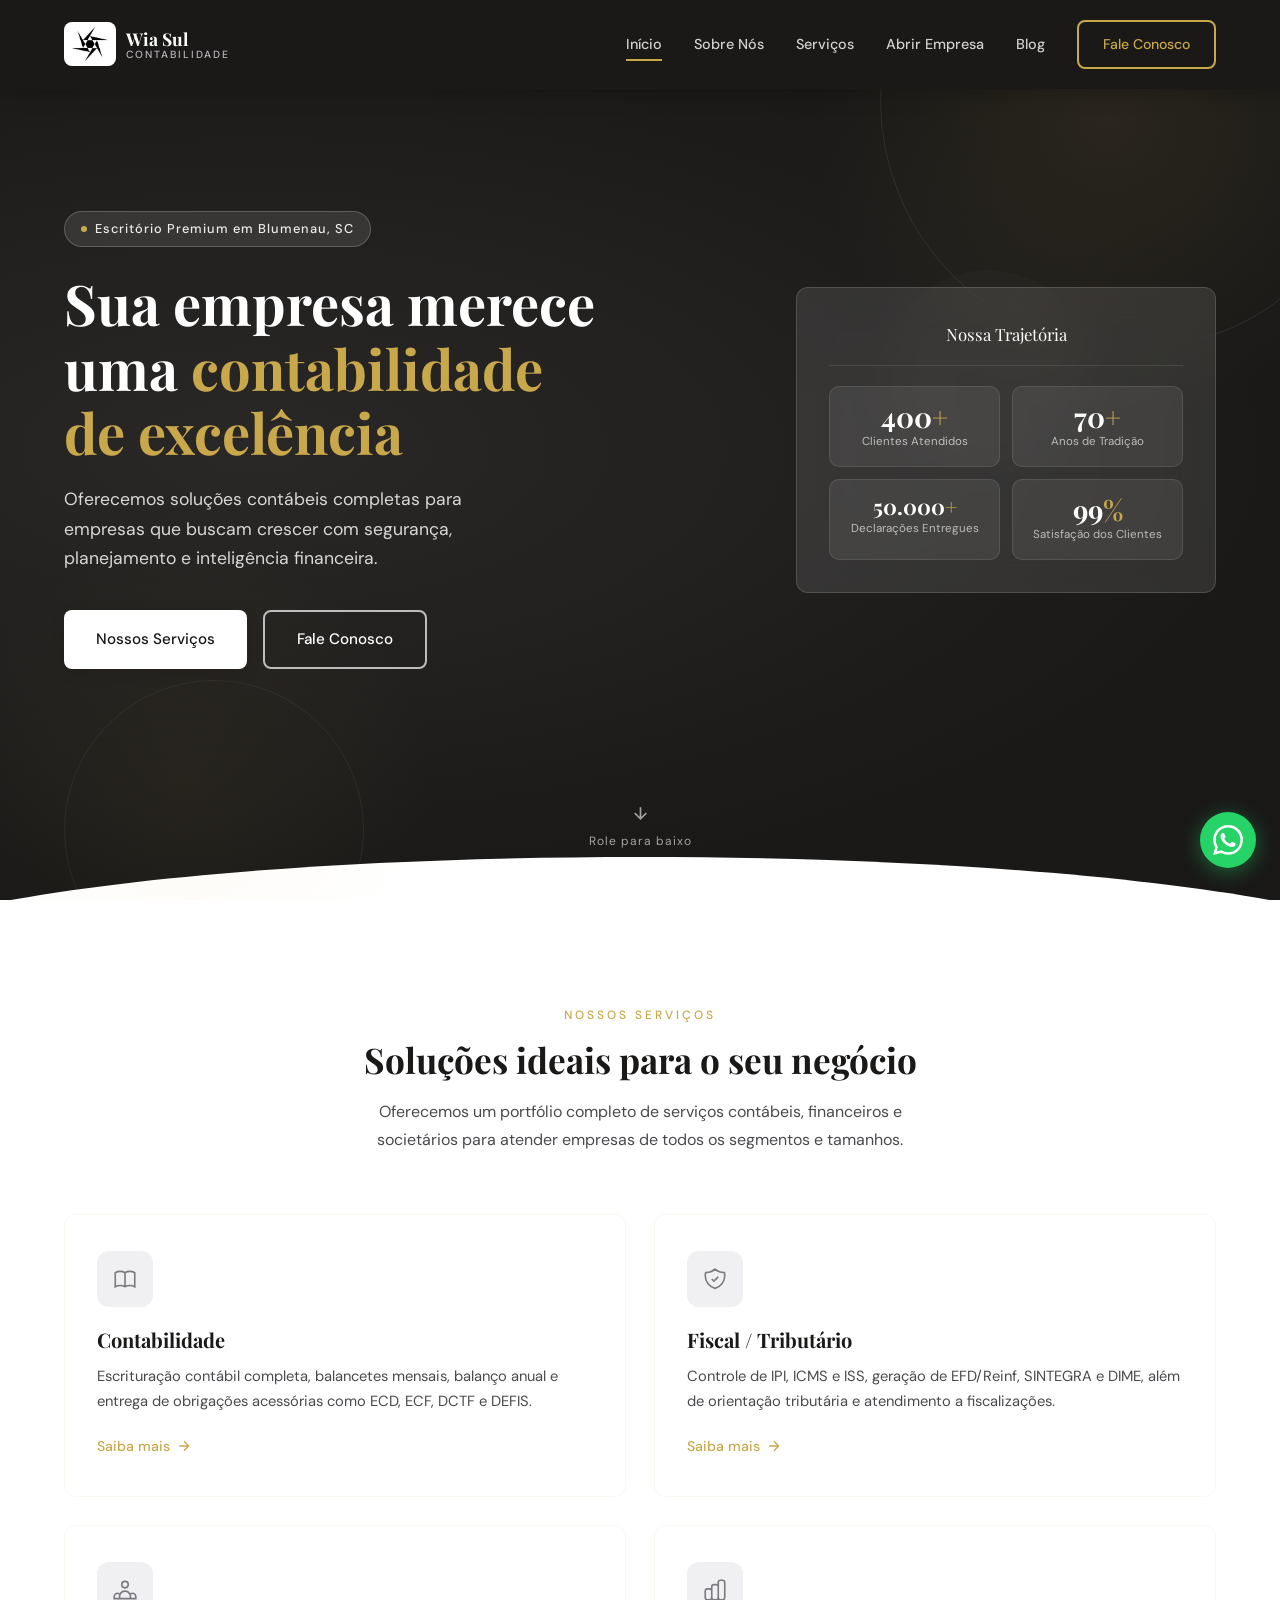
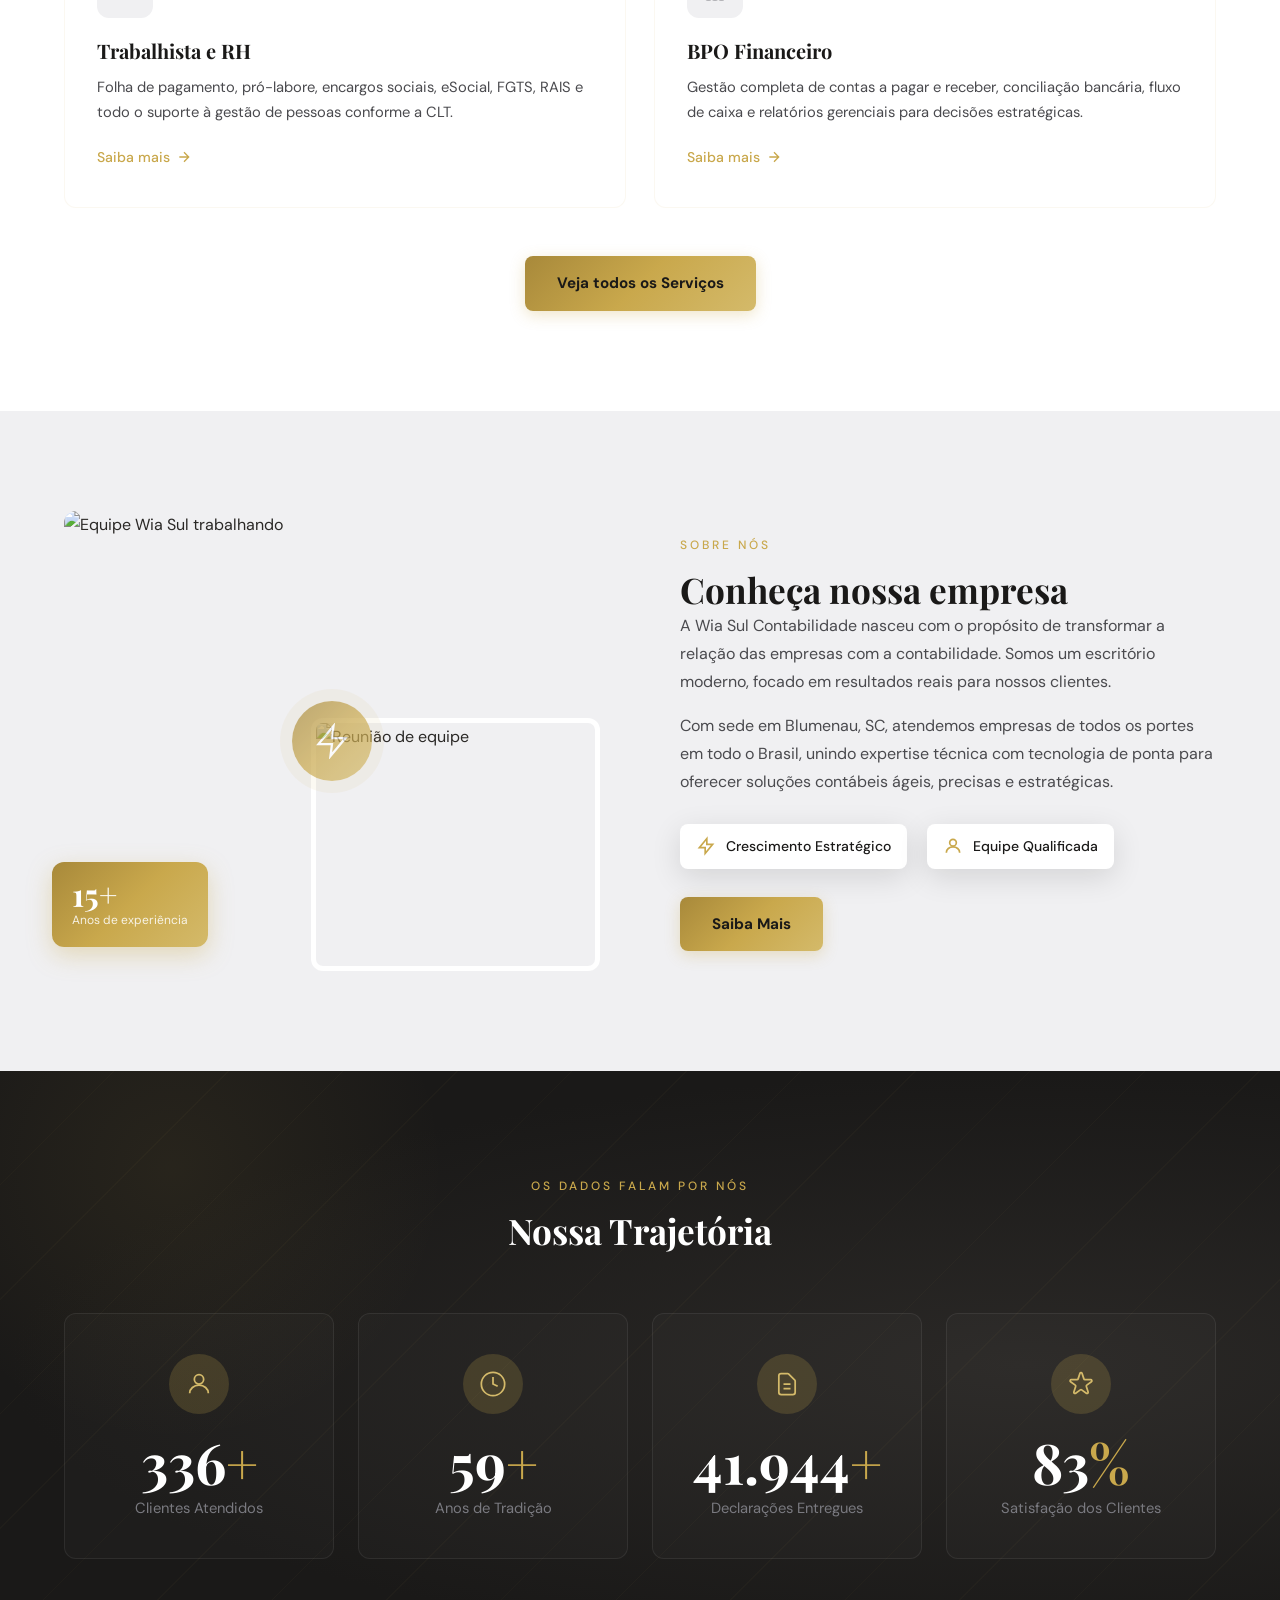
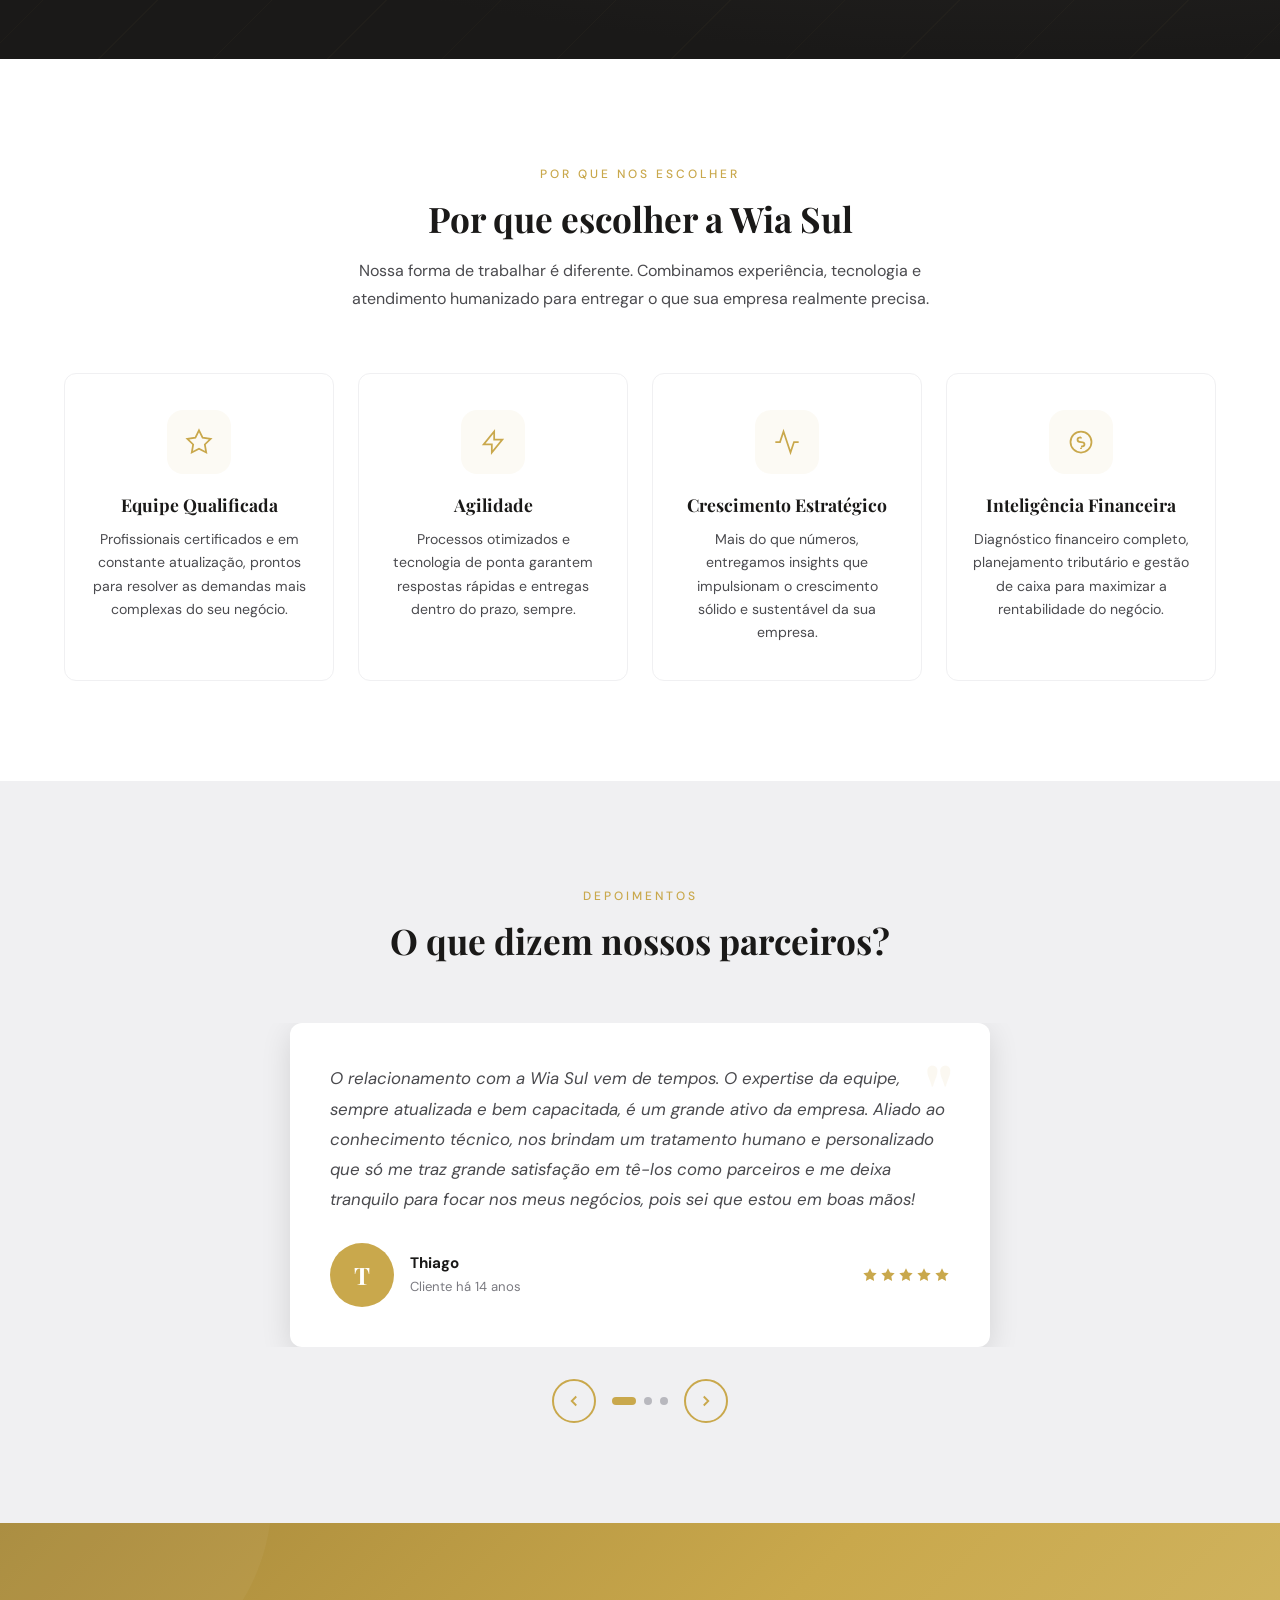
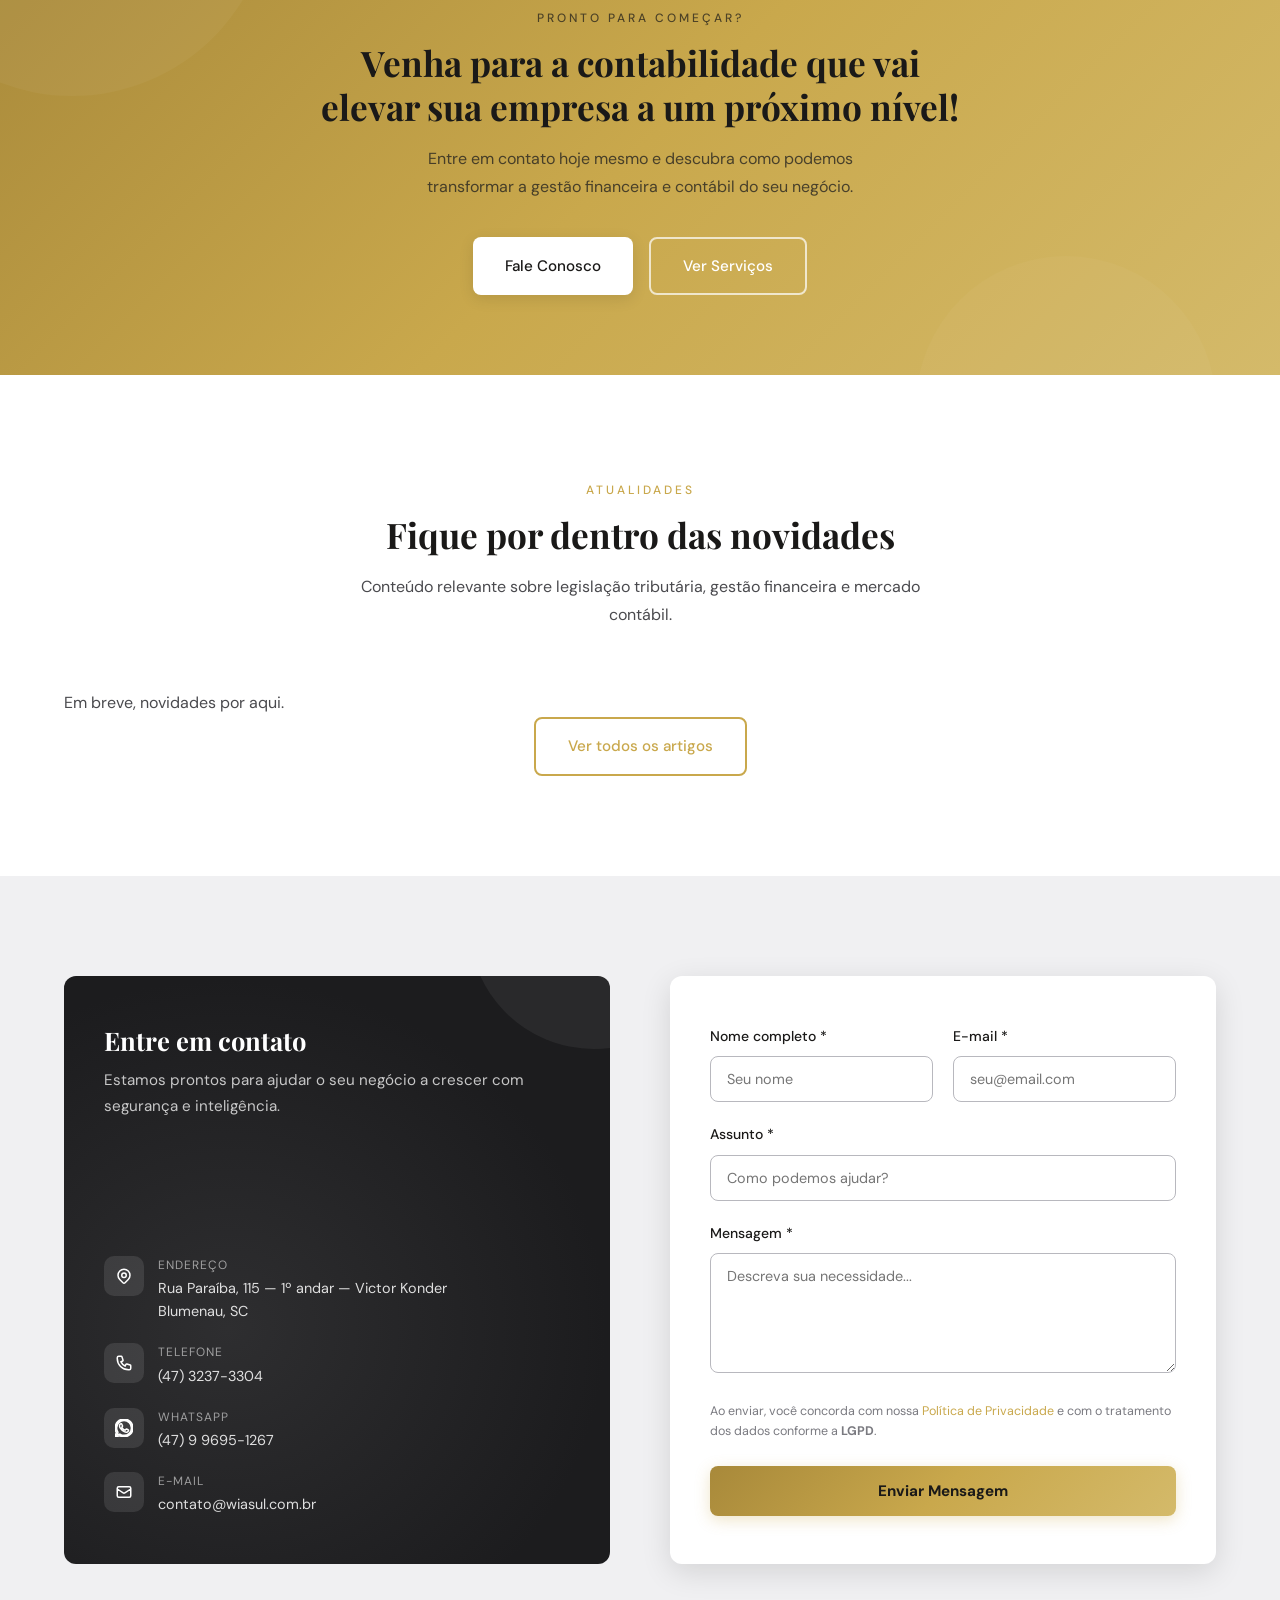
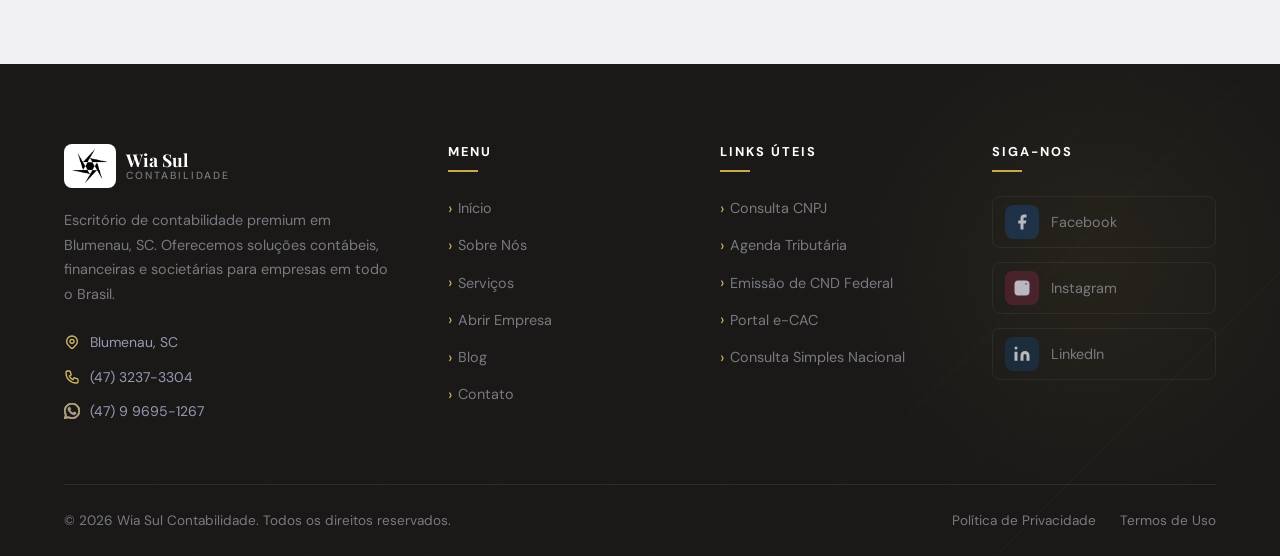
==== index.html @ 3e29574a "primeiro deploy: site completo" ====
<!DOCTYPE html>
<html lang="pt-BR">
<head>
  <meta charset="UTF-8" />
  <meta name="viewport" content="width=device-width, initial-scale=1.0" />
  <title>Wia Sul Contabilidade — Soluções Contábeis Premium em Blumenau, SC</title>
  <meta name="description" content="Escritório de contabilidade em Blumenau, SC. Serviços de contabilidade, BPO financeiro, abertura de empresa e consultoria tributária para empresas de todos os portes." />

  <!-- Open Graph -->
  <meta property="og:title" content="Wia Sul Contabilidade — Blumenau, SC" />
  <meta property="og:description" content="Soluções contábeis completas para o crescimento do seu negócio." />
  <meta property="og:type" content="website" />

  <!-- Preconnect Google Fonts -->
  <link rel="preconnect" href="https://fonts.googleapis.com" />
  <link rel="preconnect" href="https://fonts.gstatic.com" crossorigin />
  <link href="https://fonts.googleapis.com/css2?family=Playfair+Display:wght@400;700&family=DM+Sans:wght@400;500;700&display=swap" rel="stylesheet" />

  <!-- CSS -->
  <link rel="stylesheet" href="css/global.css" />
  <link rel="stylesheet" href="css/header.css" />
  <link rel="stylesheet" href="css/footer.css" />
  <link rel="stylesheet" href="css/pages/home.css" />
</head>
<body>

  <!-- ===== HEADER ===== -->
  <header class="header transparent" id="header">
    <div class="nav-container">
      <a href="index.html" class="nav-logo">
        <div class="nav-logo-img"><img src="assets/images/LOGO.webp" alt="Wia Sul Contabilidade" /></div>
        <div class="nav-logo-text">
          <span class="logo-name">Wia Sul</span>
          <span class="logo-tagline">Contabilidade</span>
        </div>
      </a>

      <nav class="nav-links">
        <a href="index.html" class="nav-link active">Início</a>
        <a href="sobre-nos.html" class="nav-link">Sobre Nós</a>
        <a href="servicos.html" class="nav-link">Serviços</a>
        <a href="abrir-empresa.html" class="nav-link">Abrir Empresa</a>
        <a href="blog.html" class="nav-link">Blog</a>
        <a href="contato.html" class="btn btn-outline nav-cta">Fale Conosco</a>
      </nav>

      <button class="hamburger" id="hamburger" aria-label="Abrir menu">
        <span></span>
        <span></span>
        <span></span>
      </button>
    </div>
  </header>

  <!-- Mobile Menu -->
  <nav class="mobile-menu" id="mobileMenu">
    <div class="mobile-menu-links">
      <a href="index.html" class="mobile-menu-link active">Início</a>
      <a href="sobre-nos.html" class="mobile-menu-link">Sobre Nós</a>
      <a href="servicos.html" class="mobile-menu-link">Serviços</a>
      <a href="abrir-empresa.html" class="mobile-menu-link">Abrir Empresa</a>
      <a href="blog.html" class="mobile-menu-link">Blog</a>
    </div>
    <a href="contato.html" class="btn btn-primary mobile-menu-cta">Fale Conosco</a>
  </nav>
  <div class="menu-backdrop" id="menuBackdrop"></div>

  <!-- ===== HERO ===== -->
  <section class="hero">
    <div class="hero-decor">
      <div class="hero-circle-1"></div>
      <div class="hero-circle-2"></div>
      <div class="hero-circle-3"></div>
    </div>

    <div class="hero-container">
      <div class="hero-content">
        <div class="hero-badge">
          <span></span>
          Escritório Premium em Blumenau, SC
        </div>
        <h1>Sua empresa merece uma <em>contabilidade de excelência</em></h1>
        <p>Oferecemos soluções contábeis completas para empresas que buscam crescer com segurança, planejamento e inteligência financeira.</p>
        <div class="hero-actions">
          <a href="servicos.html" class="btn btn-white">Nossos Serviços</a>
          <a href="contato.html" class="btn btn-outline-white">Fale Conosco</a>
        </div>
      </div>

      <div class="hero-visual">
        <div class="hero-card">
          <p class="hero-card-title">Nossa Trajetória</p>
          <div class="hero-stats">
            <div class="hero-stat">
              <div class="hero-stat-number">400<span>+</span></div>
              <div class="hero-stat-label">Clientes Atendidos</div>
            </div>
            <div class="hero-stat">
              <div class="hero-stat-number">70<span>+</span></div>
              <div class="hero-stat-label">Anos de Tradição</div>
            </div>
            <div class="hero-stat">
              <div class="hero-stat-number hero-stat-number--lg">50.000<span>+</span></div>
              <div class="hero-stat-label">Declarações Entregues</div>
            </div>
            <div class="hero-stat">
              <div class="hero-stat-number">99<span>%</span></div>
              <div class="hero-stat-label">Satisfação dos Clientes</div>
            </div>
          </div>
        </div>
      </div>
    </div>

    <div class="scroll-indicator">
      <svg viewBox="0 0 24 24" fill="none" stroke="currentColor" stroke-width="2"><path d="M12 5v14M5 12l7 7 7-7"/></svg>
      <span>Role para baixo</span>
    </div>

    <div class="hero-shape">
      <svg viewBox="0 0 1440 60" preserveAspectRatio="none" xmlns="http://www.w3.org/2000/svg">
        <path d="M0,60 C360,0 1080,0 1440,60 L1440,60 L0,60 Z" fill="#ffffff"/>
      </svg>
    </div>
  </section>

  <!-- ===== SERVIÇOS ===== -->
  <section class="services-section">
    <div class="container">
      <div class="section-header">
        <span class="section-label animate-on-scroll">Nossos serviços</span>
        <h2 class="animate-on-scroll">Soluções ideais para o seu negócio</h2>
        <p class="animate-on-scroll">Oferecemos um portfólio completo de serviços contábeis, financeiros e societários para atender empresas de todos os segmentos e tamanhos.</p>
      </div>

      <div class="services-grid">
        <div class="service-card animate-on-scroll">
          <div class="service-icon">
            <svg viewBox="0 0 24 24"><path d="M12 6.253v13m0-13C10.832 5.477 9.246 5 7.5 5S4.168 5.477 3 6.253v13C4.168 18.477 5.754 18 7.5 18s3.332.477 4.5 1.253m0-13C13.168 5.477 14.754 5 16.5 5c1.747 0 3.332.477 4.5 1.253v13C19.832 18.477 18.247 18 16.5 18c-1.746 0-3.332.477-4.5 1.253"/></svg>
          </div>
          <h3>Contabilidade</h3>
          <p>Escrituração contábil completa, balancetes mensais, balanço anual e entrega de obrigações acessórias como ECD, ECF, DCTF e DEFIS.</p>
          <a href="servicos.html" class="card-link">
            Saiba mais
            <svg viewBox="0 0 24 24"><path d="M5 12h14M12 5l7 7-7 7"/></svg>
          </a>
        </div>

        <div class="service-card animate-on-scroll">
          <div class="service-icon">
            <svg viewBox="0 0 24 24"><path d="M9 12l2 2 4-4m5.618-4.016A11.955 11.955 0 0112 2.944a11.955 11.955 0 01-8.618 3.04A12.02 12.02 0 003 9c0 5.591 3.824 10.29 9 11.622 5.176-1.332 9-6.03 9-11.622 0-1.042-.133-2.052-.382-3.016z"/></svg>
          </div>
          <h3>Fiscal / Tributário</h3>
          <p>Controle de IPI, ICMS e ISS, geração de EFD/Reinf, SINTEGRA e DIME, além de orientação tributária e atendimento a fiscalizações.</p>
          <a href="servicos.html" class="card-link">
            Saiba mais
            <svg viewBox="0 0 24 24"><path d="M5 12h14M12 5l7 7-7 7"/></svg>
          </a>
        </div>

        <div class="service-card animate-on-scroll">
          <div class="service-icon">
            <svg viewBox="0 0 24 24"><path d="M17 20h5v-2a3 3 0 00-5.356-1.857M17 20H7m10 0v-2c0-.656-.126-1.283-.356-1.857M7 20H2v-2a3 3 0 015.356-1.857M7 20v-2c0-.656.126-1.283.356-1.857m0 0a5.002 5.002 0 019.288 0M15 7a3 3 0 11-6 0 3 3 0 016 0z"/></svg>
          </div>
          <h3>Trabalhista e RH</h3>
          <p>Folha de pagamento, pró-labore, encargos sociais, eSocial, FGTS, RAIS e todo o suporte à gestão de pessoas conforme a CLT.</p>
          <a href="servicos.html" class="card-link">
            Saiba mais
            <svg viewBox="0 0 24 24"><path d="M5 12h14M12 5l7 7-7 7"/></svg>
          </a>
        </div>

        <div class="service-card animate-on-scroll">
          <div class="service-icon">
            <svg viewBox="0 0 24 24"><path d="M9 19v-6a2 2 0 00-2-2H5a2 2 0 00-2 2v6a2 2 0 002 2h2a2 2 0 002-2zm0 0V9a2 2 0 012-2h2a2 2 0 012 2v10m-6 0a2 2 0 002 2h2a2 2 0 002-2m0 0V5a2 2 0 012-2h2a2 2 0 012 2v14a2 2 0 01-2 2h-2a2 2 0 01-2-2z"/></svg>
          </div>
          <h3>BPO Financeiro</h3>
          <p>Gestão completa de contas a pagar e receber, conciliação bancária, fluxo de caixa e relatórios gerenciais para decisões estratégicas.</p>
          <a href="servicos.html" class="card-link">
            Saiba mais
            <svg viewBox="0 0 24 24"><path d="M5 12h14M12 5l7 7-7 7"/></svg>
          </a>
        </div>
      </div>

      <div class="services-cta animate-on-scroll">
        <a href="servicos.html" class="btn btn-primary">Veja todos os Serviços</a>
      </div>
    </div>
  </section>

  <!-- ===== SOBRE NÓS ===== -->
  <section class="about-section">
    <div class="container">
      <div class="about-grid">
        <div class="about-visual animate-on-scroll slide-left">
          <div class="about-img about-img-main">
            <img src="https://images.unsplash.com/photo-1600880292203-757bb62b4baf?w=600&q=80" alt="Equipe Wia Sul trabalhando" loading="lazy" />
          </div>
          <div class="about-img about-img-secondary">
            <img src="https://images.unsplash.com/photo-1521737711867-e3b97375f902?w=400&q=80" alt="Reunião de equipe" loading="lazy" />
          </div>
          <div class="about-visual-decor">
            <svg viewBox="0 0 24 24"><path d="M13 2L3 14h9l-1 8 10-12h-9l1-8z"/></svg>
          </div>
          <div class="about-exp-badge">
            <div class="about-exp-number">15+</div>
            <div class="about-exp-label">Anos de experiência</div>
          </div>
        </div>

        <div class="about-content animate-on-scroll slide-right">
          <span class="section-label">Sobre Nós</span>
          <h2>Conheça nossa empresa</h2>
          <p>A Wia Sul Contabilidade nasceu com o propósito de transformar a relação das empresas com a contabilidade. Somos um escritório moderno, focado em resultados reais para nossos clientes.</p>
          <p>Com sede em Blumenau, SC, atendemos empresas de todos os portes em todo o Brasil, unindo expertise técnica com tecnologia de ponta para oferecer soluções contábeis ágeis, precisas e estratégicas.</p>

          <div class="about-badges">
            <div class="about-badge">
              <svg viewBox="0 0 24 24"><path d="M13 10V3L4 14h7v7l9-11h-7z"/></svg>
              Crescimento Estratégico
            </div>
            <div class="about-badge">
              <svg viewBox="0 0 24 24"><circle cx="12" cy="8" r="4"/><path d="M4 20c0-4 3.6-7 8-7s8 3 8 7"/></svg>
              Equipe Qualificada
            </div>
          </div>

          <a href="sobre-nos.html" class="btn btn-primary">Saiba Mais</a>
        </div>
      </div>
    </div>
  </section>

  <!-- ===== CONTADORES ===== -->
  <section class="counters-section">
    <div class="container">
      <div class="section-header">
        <span class="section-label animate-on-scroll">Os dados falam por nós</span>
        <h2 class="text-white animate-on-scroll">Nossa Trajetória</h2>
      </div>

      <div class="counters-grid">
        <div class="counter-item animate-on-scroll">
          <div class="counter-icon">
            <svg viewBox="0 0 24 24"><circle cx="12" cy="8" r="4"/><path d="M4 20c0-4 3.6-7 8-7s8 3 8 7"/></svg>
          </div>
          <div class="counter-number" data-target="400" data-suffix="+">0</div>
          <div class="counter-label">Clientes Atendidos</div>
        </div>

        <div class="counter-item animate-on-scroll">
          <div class="counter-icon">
            <svg viewBox="0 0 24 24"><circle cx="12" cy="12" r="10"/><polyline points="12 6 12 12 16 14"/></svg>
          </div>
          <div class="counter-number" data-target="70" data-suffix="+">0</div>
          <div class="counter-label">Anos de Tradição</div>
        </div>

        <div class="counter-item animate-on-scroll">
          <div class="counter-icon">
            <svg viewBox="0 0 24 24"><path d="M9 12h6m-6 4h6m2 5H7a2 2 0 01-2-2V5a2 2 0 012-2h5.586a1 1 0 01.707.293l5.414 5.414a1 1 0 01.293.707V19a2 2 0 01-2 2z"/></svg>
          </div>
          <div class="counter-number" data-target="50000" data-suffix="+">0</div>
          <div class="counter-label">Declarações Entregues</div>
        </div>

        <div class="counter-item animate-on-scroll">
          <div class="counter-icon">
            <svg viewBox="0 0 24 24"><path d="M11.049 2.927c.3-.921 1.603-.921 1.902 0l1.519 4.674a1 1 0 00.95.69h4.915c.969 0 1.371 1.24.588 1.81l-3.976 2.888a1 1 0 00-.363 1.118l1.518 4.674c.3.922-.755 1.688-1.538 1.118l-3.976-2.888a1 1 0 00-1.176 0l-3.976 2.888c-.783.57-1.838-.197-1.538-1.118l1.518-4.674a1 1 0 00-.363-1.118l-3.976-2.888c-.784-.57-.38-1.81.588-1.81h4.914a1 1 0 00.951-.69l1.519-4.674z"/></svg>
          </div>
          <div class="counter-number" data-target="99" data-suffix="%">0</div>
          <div class="counter-label">Satisfação dos Clientes</div>
        </div>
      </div>
    </div>
  </section>

  <!-- ===== DIFERENCIAIS ===== -->
  <section class="differentials-section">
    <div class="container">
      <div class="section-header">
        <span class="section-label animate-on-scroll">Por que nos escolher</span>
        <h2 class="animate-on-scroll">Por que escolher a Wia Sul</h2>
        <p class="animate-on-scroll">Nossa forma de trabalhar é diferente. Combinamos experiência, tecnologia e atendimento humanizado para entregar o que sua empresa realmente precisa.</p>
      </div>

      <div class="differentials-grid">
        <div class="diff-card animate-on-scroll">
          <div class="diff-icon">
            <svg viewBox="0 0 24 24"><path d="M12 2l3.09 6.26L22 9.27l-5 4.87 1.18 6.88L12 17.77l-6.18 3.25L7 14.14 2 9.27l6.91-1.01L12 2z"/></svg>
          </div>
          <h3>Equipe Qualificada</h3>
          <p>Profissionais certificados e em constante atualização, prontos para resolver as demandas mais complexas do seu negócio.</p>
        </div>

        <div class="diff-card animate-on-scroll">
          <div class="diff-icon">
            <svg viewBox="0 0 24 24"><path d="M13 10V3L4 14h7v7l9-11h-7z"/></svg>
          </div>
          <h3>Agilidade</h3>
          <p>Processos otimizados e tecnologia de ponta garantem respostas rápidas e entregas dentro do prazo, sempre.</p>
        </div>

        <div class="diff-card animate-on-scroll">
          <div class="diff-icon">
            <svg viewBox="0 0 24 24"><path d="M22 12h-4l-3 9L9 3l-3 9H2"/></svg>
          </div>
          <h3>Crescimento Estratégico</h3>
          <p>Mais do que números, entregamos insights que impulsionam o crescimento sólido e sustentável da sua empresa.</p>
        </div>

        <div class="diff-card animate-on-scroll">
          <div class="diff-icon">
            <svg viewBox="0 0 24 24"><path d="M12 8c-1.657 0-3 .895-3 2s1.343 2 3 2 3 .895 3 2-1.343 2-3 2m0-8v1m0 8v1"/><circle cx="12" cy="12" r="9"/></svg>
          </div>
          <h3>Inteligência Financeira</h3>
          <p>Diagnóstico financeiro completo, planejamento tributário e gestão de caixa para maximizar a rentabilidade do negócio.</p>
        </div>
      </div>
    </div>
  </section>

  <!-- ===== DEPOIMENTOS ===== -->
  <section class="testimonials-section">
    <div class="container">
      <div class="section-header">
        <span class="section-label animate-on-scroll">Depoimentos</span>
        <h2 class="animate-on-scroll">O que dizem nossos parceiros?</h2>
      </div>

      <div class="carousel-wrapper animate-on-scroll">
        <div class="carousel-track">
          <div class="carousel-slide">
            <div class="testimonial-card">
              <div class="testimonial-quote">"</div>
              <p class="testimonial-text">O relacionamento com a Wia Sul vem de tempos. O expertise da equipe, sempre atualizada e bem capacitada, é um grande ativo da empresa. Aliado ao conhecimento técnico, nos brindam um tratamento humano e personalizado que só me traz grande satisfação em tê-los como parceiros e me deixa tranquilo para focar nos meus negócios, pois sei que estou em boas mãos!</p>
              <div class="testimonial-author">
                <div class="testimonial-avatar"><span>T</span></div>
                <div>
                  <div class="testimonial-name">Thiago</div>
                  <div class="testimonial-role">Cliente há 14 anos</div>
                </div>
                <div class="testimonial-stars">
                  <svg viewBox="0 0 24 24"><path d="M12 2l3.09 6.26L22 9.27l-5 4.87 1.18 6.88L12 17.77l-6.18 3.25L7 14.14 2 9.27l6.91-1.01L12 2z"/></svg>
                  <svg viewBox="0 0 24 24"><path d="M12 2l3.09 6.26L22 9.27l-5 4.87 1.18 6.88L12 17.77l-6.18 3.25L7 14.14 2 9.27l6.91-1.01L12 2z"/></svg>
                  <svg viewBox="0 0 24 24"><path d="M12 2l3.09 6.26L22 9.27l-5 4.87 1.18 6.88L12 17.77l-6.18 3.25L7 14.14 2 9.27l6.91-1.01L12 2z"/></svg>
                  <svg viewBox="0 0 24 24"><path d="M12 2l3.09 6.26L22 9.27l-5 4.87 1.18 6.88L12 17.77l-6.18 3.25L7 14.14 2 9.27l6.91-1.01L12 2z"/></svg>
                  <svg viewBox="0 0 24 24"><path d="M12 2l3.09 6.26L22 9.27l-5 4.87 1.18 6.88L12 17.77l-6.18 3.25L7 14.14 2 9.27l6.91-1.01L12 2z"/></svg>
                </div>
              </div>
            </div>
          </div>

          <div class="carousel-slide">
            <div class="testimonial-card">
              <div class="testimonial-quote">"</div>
              <p class="testimonial-text">O relacionamento com a Wia Sul começou no ano de 1979, com meu tio Eugênio, e continuamos até hoje sempre bem assessorados e principalmente satisfeitos com o atendimento.</p>
              <div class="testimonial-author">
                <div class="testimonial-avatar"><span>J</span></div>
                <div>
                  <div class="testimonial-name">Jorge</div>
                  <div class="testimonial-role">Cliente há 47 anos</div>
                </div>
                <div class="testimonial-stars">
                  <svg viewBox="0 0 24 24"><path d="M12 2l3.09 6.26L22 9.27l-5 4.87 1.18 6.88L12 17.77l-6.18 3.25L7 14.14 2 9.27l6.91-1.01L12 2z"/></svg>
                  <svg viewBox="0 0 24 24"><path d="M12 2l3.09 6.26L22 9.27l-5 4.87 1.18 6.88L12 17.77l-6.18 3.25L7 14.14 2 9.27l6.91-1.01L12 2z"/></svg>
                  <svg viewBox="0 0 24 24"><path d="M12 2l3.09 6.26L22 9.27l-5 4.87 1.18 6.88L12 17.77l-6.18 3.25L7 14.14 2 9.27l6.91-1.01L12 2z"/></svg>
                  <svg viewBox="0 0 24 24"><path d="M12 2l3.09 6.26L22 9.27l-5 4.87 1.18 6.88L12 17.77l-6.18 3.25L7 14.14 2 9.27l6.91-1.01L12 2z"/></svg>
                  <svg viewBox="0 0 24 24"><path d="M12 2l3.09 6.26L22 9.27l-5 4.87 1.18 6.88L12 17.77l-6.18 3.25L7 14.14 2 9.27l6.91-1.01L12 2z"/></svg>
                </div>
              </div>
            </div>
          </div>

          <div class="carousel-slide">
            <div class="testimonial-card">
              <div class="testimonial-quote">"</div>
              <p class="testimonial-text">Nesses anos todos, foram muitos desafios, muito aprendizado e quanto mais sabemos, mais coisas novas temos a aprender. Tudo o que sei devo a Contadora Ângela Scheidemantel, com sua inteligência e paciência nos mostrou tudo que é preciso para fazer um trabalho com perfeição. Posso dizer com certeza que a Wia Sul é a extensão da minha família e da minha vida.</p>
              <div class="testimonial-author">
                <div class="testimonial-avatar"><span>H</span></div>
                <div>
                  <div class="testimonial-name">Heloísa</div>
                  <div class="testimonial-role">Colaboradora há 36 anos</div>
                </div>
                <div class="testimonial-stars">
                  <svg viewBox="0 0 24 24"><path d="M12 2l3.09 6.26L22 9.27l-5 4.87 1.18 6.88L12 17.77l-6.18 3.25L7 14.14 2 9.27l6.91-1.01L12 2z"/></svg>
                  <svg viewBox="0 0 24 24"><path d="M12 2l3.09 6.26L22 9.27l-5 4.87 1.18 6.88L12 17.77l-6.18 3.25L7 14.14 2 9.27l6.91-1.01L12 2z"/></svg>
                  <svg viewBox="0 0 24 24"><path d="M12 2l3.09 6.26L22 9.27l-5 4.87 1.18 6.88L12 17.77l-6.18 3.25L7 14.14 2 9.27l6.91-1.01L12 2z"/></svg>
                  <svg viewBox="0 0 24 24"><path d="M12 2l3.09 6.26L22 9.27l-5 4.87 1.18 6.88L12 17.77l-6.18 3.25L7 14.14 2 9.27l6.91-1.01L12 2z"/></svg>
                  <svg viewBox="0 0 24 24"><path d="M12 2l3.09 6.26L22 9.27l-5 4.87 1.18 6.88L12 17.77l-6.18 3.25L7 14.14 2 9.27l6.91-1.01L12 2z"/></svg>
                </div>
              </div>
            </div>
          </div>
        </div>
      </div>

      <div class="carousel-controls animate-on-scroll">
        <button class="carousel-btn prev" aria-label="Depoimento anterior">
          <svg viewBox="0 0 24 24"><path d="M15 18l-6-6 6-6"/></svg>
        </button>
        <div class="carousel-dots"></div>
        <button class="carousel-btn next" aria-label="Próximo depoimento">
          <svg viewBox="0 0 24 24"><path d="M9 18l6-6-6-6"/></svg>
        </button>
      </div>
    </div>
  </section>

  <!-- ===== CTA ===== -->
  <section class="cta-section">
    <div class="container">
      <span class="section-label animate-on-scroll">Pronto para começar?</span>
      <h2 class="animate-on-scroll">Venha para a contabilidade que vai elevar sua empresa a um próximo nível!</h2>
      <p class="animate-on-scroll">Entre em contato hoje mesmo e descubra como podemos transformar a gestão financeira e contábil do seu negócio.</p>
      <div class="cta-actions animate-on-scroll">
        <a href="contato.html" class="btn btn-white">Fale Conosco</a>
        <a href="servicos.html" class="btn btn-outline-white">Ver Serviços</a>
      </div>
    </div>
  </section>

  <!-- ===== NOTÍCIAS ===== -->
  <section class="news-section">
    <div class="container">
      <div class="section-header">
        <span class="section-label animate-on-scroll">Atualidades</span>
        <h2 class="animate-on-scroll">Fique por dentro das novidades</h2>
        <p class="animate-on-scroll">Conteúdo relevante sobre legislação tributária, gestão financeira e mercado contábil.</p>
      </div>

      <!-- Grid dinâmico — preenchido por blog.js -->
      <div id="home-posts" class="posts-grid posts-grid--home">
        <!-- posts carregados via JS -->
      </div>

      <div class="news-cta animate-on-scroll">
        <a href="blog.html" class="btn btn-outline">Ver todos os artigos</a>
      </div>
    </div>
  </section>

  <!-- ===== FORMULÁRIO CONTATO ===== -->
  <section class="contact-section">
    <div class="container">
      <div class="contact-grid">
        <div class="contact-visual animate-on-scroll slide-left">
          <div>
            <h2 class="contact-visual-title">Entre em contato</h2>
            <p class="contact-visual-subtitle">Estamos prontos para ajudar o seu negócio a crescer com segurança e inteligência.</p>
          </div>

          <div class="contact-info-list">
            <div class="contact-info-item">
              <div class="contact-info-icon">
                <svg viewBox="0 0 24 24"><path d="M17.657 16.657L13.414 20.9a2 2 0 01-2.827 0l-4.244-4.243a8 8 0 1111.314 0z"/><circle cx="12" cy="11" r="3"/></svg>
              </div>
              <div class="contact-info-text">
                <div class="contact-info-label">Endereço</div>
                Rua Paraíba, 115 — 1º andar — Victor Konder<br>Blumenau, SC
              </div>
            </div>
            <div class="contact-info-item">
              <div class="contact-info-icon">
                <svg viewBox="0 0 24 24"><path d="M3 5a2 2 0 012-2h3.28a1 1 0 01.948.684l1.498 4.493a1 1 0 01-.502 1.21l-2.257 1.13a11.042 11.042 0 005.516 5.516l1.13-2.257a1 1 0 011.21-.502l4.493 1.498a1 1 0 01.684.949V19a2 2 0 01-2 2h-1C9.716 21 3 14.284 3 6V5z"/></svg>
              </div>
              <div class="contact-info-text">
                <div class="contact-info-label">Telefone</div>
                (47) 3237-3304
              </div>
            </div>
            <div class="contact-info-item">
              <div class="contact-info-icon">
                <svg viewBox="0 0 24 24" fill="currentColor"><path d="M17.472 14.382c-.297-.149-1.758-.867-2.03-.967-.273-.099-.471-.148-.67.15-.197.297-.767.966-.94 1.164-.173.199-.347.223-.644.075-.297-.15-1.255-.463-2.39-1.475-.883-.788-1.48-1.761-1.653-2.059-.173-.297-.018-.458.13-.606.134-.133.298-.347.446-.52.149-.174.198-.298.298-.497.099-.198.05-.371-.025-.52-.075-.149-.669-1.612-.916-2.207-.242-.579-.487-.5-.669-.51-.173-.008-.371-.01-.57-.01-.198 0-.52.074-.792.372-.272.297-1.04 1.016-1.04 2.479 0 1.462 1.065 2.875 1.213 3.074.149.198 2.096 3.2 5.077 4.487.709.306 1.262.489 1.694.625.712.227 1.36.195 1.871.118.571-.085 1.758-.719 2.006-1.413.248-.694.248-1.289.173-1.413-.074-.124-.272-.198-.57-.347m-5.421 7.403h-.004a9.87 9.87 0 01-5.031-1.378l-.361-.214-3.741.982.998-3.648-.235-.374a9.86 9.86 0 01-1.51-5.26c.001-5.45 4.436-9.884 9.888-9.884 2.64 0 5.122 1.03 6.988 2.898a9.825 9.825 0 012.893 6.994c-.003 5.45-4.437 9.884-9.885 9.884m8.413-18.297A11.815 11.815 0 0012.05 0C5.495 0 .16 5.335.157 11.892c0 2.096.547 4.142 1.588 5.945L.057 24l6.305-1.654a11.882 11.882 0 005.683 1.448h.005c6.554 0 11.89-5.335 11.893-11.893a11.821 11.821 0 00-3.48-8.413Z"/></svg>
              </div>
              <div class="contact-info-text">
                <div class="contact-info-label">WhatsApp</div>
                (47) 9 9695-1267
              </div>
            </div>
            <div class="contact-info-item">
              <div class="contact-info-icon">
                <svg viewBox="0 0 24 24"><path d="M3 8l7.89 5.26a2 2 0 002.22 0L21 8M5 19h14a2 2 0 002-2V7a2 2 0 00-2-2H5a2 2 0 00-2 2v10a2 2 0 002 2z"/></svg>
              </div>
              <div class="contact-info-text">
                <div class="contact-info-label">E-mail</div>
                contato@wiasul.com.br
              </div>
            </div>
          </div>
        </div>

        <div class="contact-form-card animate-on-scroll slide-right">
          <form data-validate id="homeContactForm">
            <div class="form-fields">
              <div class="form-row">
                <div class="form-group">
                  <label for="h-nome">Nome completo *</label>
                  <input type="text" id="h-nome" name="nome" placeholder="Seu nome" required />
                  <span class="form-error"></span>
                </div>
                <div class="form-group">
                  <label for="h-email">E-mail *</label>
                  <input type="email" id="h-email" name="email" placeholder="seu@email.com" required />
                  <span class="form-error"></span>
                </div>
              </div>
              <div class="form-group">
                <label for="h-assunto">Assunto *</label>
                <input type="text" id="h-assunto" name="assunto" placeholder="Como podemos ajudar?" required />
                <span class="form-error"></span>
              </div>
              <div class="form-group">
                <label for="h-mensagem">Mensagem *</label>
                <textarea id="h-mensagem" name="mensagem" placeholder="Descreva sua necessidade..." required></textarea>
                <span class="form-error"></span>
              </div>
              <p class="form-lgpd">Ao enviar, você concorda com nossa <a href="#">Política de Privacidade</a> e com o tratamento dos dados conforme a <strong>LGPD</strong>.</p>
              <button type="submit" class="btn btn-primary form-submit">Enviar Mensagem</button>
            </div>
            <div class="form-success">
              <svg viewBox="0 0 24 24"><path d="M9 12l2 2 4-4m6 2a9 9 0 11-18 0 9 9 0 0118 0z"/></svg>
              <h3>Mensagem enviada!</h3>
              <p>Obrigado pelo contato. Retornaremos em breve.</p>
            </div>
          </form>
        </div>
      </div>
    </div>
  </section>

  <!-- ===== FOOTER ===== -->
  <footer class="footer">
    <div class="container">
      <div class="footer-grid">
        <!-- Coluna 1 -->
        <div class="footer-brand">
          <a href="index.html" class="footer-logo">
            <div class="footer-logo-img"><img src="assets/images/LOGO.webp" alt="Wia Sul Contabilidade" /></div>
              <div class="footer-logo-text">
                <span class="logo-name">Wia Sul</span>
                <span class="logo-tagline">Contabilidade</span>
              </div>
          </a>
          <p>Escritório de contabilidade premium em Blumenau, SC. Oferecemos soluções contábeis, financeiras e societárias para empresas em todo o Brasil.</p>
          <div class="footer-contact-info">
            <div class="footer-contact-item">
              <svg viewBox="0 0 24 24" fill="none" stroke="currentColor" stroke-width="2"><path d="M17.657 16.657L13.414 20.9a2 2 0 01-2.827 0l-4.244-4.243a8 8 0 1111.314 0z"/><circle cx="12" cy="11" r="3"/></svg>
              Blumenau, SC
            </div>
            <div class="footer-contact-item">
              <svg viewBox="0 0 24 24" fill="none" stroke="currentColor" stroke-width="2"><path d="M3 5a2 2 0 012-2h3.28a1 1 0 01.948.684l1.498 4.493a1 1 0 01-.502 1.21l-2.257 1.13a11.042 11.042 0 005.516 5.516l1.13-2.257a1 1 0 011.21-.502l4.493 1.498a1 1 0 01.684.949V19a2 2 0 01-2 2h-1C9.716 21 3 14.284 3 6V5z"/></svg>
              (47) 3237-3304
            </div>
            <div class="footer-contact-item">
              <svg viewBox="0 0 24 24" fill="currentColor"><path d="M17.472 14.382c-.297-.149-1.758-.867-2.03-.967-.273-.099-.471-.148-.67.15-.197.297-.767.966-.94 1.164-.173.199-.347.223-.644.075-.297-.15-1.255-.463-2.39-1.475-.883-.788-1.48-1.761-1.653-2.059-.173-.297-.018-.458.13-.606.134-.133.298-.347.446-.52.149-.174.198-.298.298-.497.099-.198.05-.371-.025-.52-.075-.149-.669-1.612-.916-2.207-.242-.579-.487-.5-.669-.51-.173-.008-.371-.01-.57-.01-.198 0-.52.074-.792.372-.272.297-1.04 1.016-1.04 2.479 0 1.462 1.065 2.875 1.213 3.074.149.198 2.096 3.2 5.077 4.487.709.306 1.262.489 1.694.625.712.227 1.36.195 1.871.118.571-.085 1.758-.719 2.006-1.413.248-.694.248-1.289.173-1.413-.074-.124-.272-.198-.57-.347m-5.421 7.403h-.004a9.87 9.87 0 01-5.031-1.378l-.361-.214-3.741.982.998-3.648-.235-.374a9.86 9.86 0 01-1.51-5.26c.001-5.45 4.436-9.884 9.888-9.884 2.64 0 5.122 1.03 6.988 2.898a9.825 9.825 0 012.893 6.994c-.003 5.45-4.437 9.884-9.885 9.884m8.413-18.297A11.815 11.815 0 0012.05 0C5.495 0 .16 5.335.157 11.892c0 2.096.547 4.142 1.588 5.945L.057 24l6.305-1.654a11.882 11.882 0 005.683 1.448h.005c6.554 0 11.89-5.335 11.893-11.893a11.821 11.821 0 00-3.48-8.413Z"/></svg>
              (47) 9 9695-1267
            </div>
          </div>
        </div>

        <!-- Coluna 2 -->
        <div class="footer-col">
          <h4>Menu</h4>
          <div class="footer-links">
            <a href="index.html" class="footer-link">Início</a>
            <a href="sobre-nos.html" class="footer-link">Sobre Nós</a>
            <a href="servicos.html" class="footer-link">Serviços</a>
            <a href="abrir-empresa.html" class="footer-link">Abrir Empresa</a>
            <a href="blog.html" class="footer-link">Blog</a>
            <a href="contato.html" class="footer-link">Contato</a>
          </div>
        </div>

        <!-- Coluna 3 -->
        <div class="footer-col">
          <h4>Links Úteis</h4>
          <div class="footer-links">
            <a href="https://solucoes.receita.fazenda.gov.br/servicos/cnpjreva/cnpjreva_solicitacao.asp" class="footer-link" target="_blank" rel="noopener noreferrer">Consulta CNPJ</a>
            <a href="https://www.gov.br/receitafederal/pt-br/assuntos/agenda-tributaria" class="footer-link" target="_blank" rel="noopener noreferrer">Agenda Tributária</a>
            <a href="https://servicos.receitafederal.gov.br/servico/certidoes/#/home" class="footer-link" target="_blank" rel="noopener noreferrer">Emissão de CND Federal</a>
            <a href="https://cav.receita.fazenda.gov.br/autenticacao/login" class="footer-link" target="_blank" rel="noopener noreferrer">Portal e-CAC</a>
            <a href="https://consopt.www8.receita.fazenda.gov.br/consultaoptantes" class="footer-link" target="_blank" rel="noopener noreferrer">Consulta Simples Nacional</a>
          </div>
        </div>

        <!-- Coluna 4 -->
        <div class="footer-col">
          <h4>Siga-nos</h4>
          <div class="footer-social-grid">
            <a href="#" class="social-link" target="_blank" rel="noopener">
              <div class="social-icon facebook">
                <svg viewBox="0 0 24 24"><path d="M18 2h-3a5 5 0 00-5 5v3H7v4h3v8h4v-8h3l1-4h-4V7a1 1 0 011-1h3z"/></svg>
              </div>
              Facebook
            </a>
            <a href="#" class="social-link" target="_blank" rel="noopener">
              <div class="social-icon instagram">
                <svg viewBox="0 0 24 24"><rect x="2" y="2" width="20" height="20" rx="5"/><circle cx="12" cy="12" r="4"/><circle cx="17.5" cy="6.5" r="1.5" fill="currentColor"/></svg>
              </div>
              Instagram
            </a>
            <a href="#" class="social-link" target="_blank" rel="noopener">
              <div class="social-icon linkedin">
                <svg viewBox="0 0 24 24"><path d="M16 8a6 6 0 016 6v7h-4v-7a2 2 0 00-2-2 2 2 0 00-2 2v7h-4v-7a6 6 0 016-6zM2 9h4v12H2z"/><circle cx="4" cy="4" r="2"/></svg>
              </div>
              LinkedIn
            </a>
          </div>
        </div>
      </div>

      <div class="footer-bottom">
        <p>© 2026 Wia Sul Contabilidade. Todos os direitos reservados.</p>
        <div class="footer-bottom-links">
          <a href="#" class="footer-bottom-link">Política de Privacidade</a>
          <a href="#" class="footer-bottom-link">Termos de Uso</a>
        </div>
      </div>
    </div>
  </footer>

  <!-- WhatsApp -->
  <a href="https://wa.me/5547996951267" class="whatsapp-btn" target="_blank" rel="noopener" aria-label="Contato WhatsApp">
    <svg viewBox="0 0 24 24" fill="white"><path d="M17.472 14.382c-.297-.149-1.758-.867-2.03-.967-.273-.099-.471-.148-.67.15-.197.297-.767.966-.94 1.164-.173.199-.347.223-.644.075-.297-.15-1.255-.463-2.39-1.475-.883-.788-1.48-1.761-1.653-2.059-.173-.297-.018-.458.13-.606.134-.133.298-.347.446-.52.149-.174.198-.298.298-.497.099-.198.05-.371-.025-.52-.075-.149-.669-1.612-.916-2.207-.242-.579-.487-.5-.669-.51-.173-.008-.371-.01-.57-.01-.198 0-.52.074-.792.372-.272.297-1.04 1.016-1.04 2.479 0 1.462 1.065 2.875 1.213 3.074.149.198 2.096 3.2 5.077 4.487.709.306 1.262.489 1.694.625.712.227 1.36.195 1.871.118.571-.085 1.758-.719 2.006-1.413.248-.694.248-1.289.173-1.413-.074-.124-.272-.198-.57-.347m-5.421 7.403h-.004a9.87 9.87 0 01-5.031-1.378l-.361-.214-3.741.982.998-3.648-.235-.374a9.86 9.86 0 01-1.51-5.26c.001-5.45 4.436-9.884 9.888-9.884 2.64 0 5.122 1.03 6.988 2.898a9.825 9.825 0 012.893 6.994c-.003 5.45-4.437 9.884-9.885 9.884m8.413-18.297A11.815 11.815 0 0012.05 0C5.495 0 .16 5.335.157 11.892c0 2.096.547 4.142 1.588 5.945L.057 24l6.305-1.654a11.882 11.882 0 005.683 1.448h.005c6.554 0 11.89-5.335 11.893-11.893a11.821 11.821 0 00-3.48-8.413Z"/></svg>
  </a>

  <!-- Back to top -->
  <button class="back-to-top" aria-label="Voltar ao topo">
    <svg viewBox="0 0 24 24" fill="none" stroke="currentColor" stroke-width="2.5"><path d="M5 15l7-7 7 7"/></svg>
  </button>

  <script src="js/config.js"></script>
  <script src="js/main.js"></script>
  <script src="js/blog.js"></script>
  <script src="js/form.js"></script>
</body>
</html>
---- css/global.css ----
/* ================================================
   GLOBAL.CSS — Reset, Variáveis, Tipografia, Componentes
   ================================================ */

/* Google Fonts */
@import url('https://fonts.googleapis.com/css2?family=Playfair+Display:wght@400;700&family=DM+Sans:wght@400;500;700&display=swap');

/* ===== CSS VARIABLES ===== */
:root {
  /* Dourado — cor principal */
  --color-primary: #C9A84C;
  --color-primary-dark: #A8893A;
  --color-primary-light: #D4BA6A;

  /* Grafite */
  --color-dark: #1A1918;
  --color-gray-900: #2A2826;
  --color-gray-700: #4A4A4E;
  --color-gray-500: #7A7A80;
  --color-gray-300: #B8B8BE;
  --color-gray-100: #F0F0F2;
  --color-white: #FFFFFF;

  /* Acentos */
  --color-accent: #C9A84C;
  --color-success: #2ECC71;
  --color-whatsapp: #25D366;

  /* Gradientes */
  --gradient-hero: linear-gradient(135deg, #1C1C1E 0%, #2E2E30 50%, #3A3A3E 100%);
  --gradient-gold: linear-gradient(135deg, #A8893A 0%, #C9A84C 50%, #D4BA6A 100%);
  --gradient-section: linear-gradient(180deg, var(--color-gray-100) 0%, var(--color-white) 100%);

  /* Sombras */
  --shadow-card: 0 8px 30px rgba(0, 0, 0, 0.12);
  --shadow-card-hover: 0 12px 40px rgba(201, 168, 76, 0.15);
  --shadow-nav: 0 2px 20px rgba(0, 0, 0, 0.25);

  /* Tipografia */
  --font-heading: 'Playfair Display', Georgia, serif;
  --font-body: 'DM Sans', 'Segoe UI', sans-serif;

  /* Espaçamentos */
  --section-padding: 100px 0;
  --container-width: 1200px;
  --border-radius: 12px;
  --transition-default: all 0.3s cubic-bezier(0.4, 0, 0.2, 1);
}

/* ===== RESET ===== */
*, *::before, *::after {
  box-sizing: border-box;
  margin: 0;
  padding: 0;
}

html {
  scroll-behavior: smooth;
  font-size: 16px;
}

body {
  font-family: var(--font-body);
  color: var(--color-gray-900);
  background-color: var(--color-white);
  line-height: 1.75;
  overflow-x: hidden;
}

img {
  max-width: 100%;
  height: auto;
  display: block;
}

a {
  text-decoration: none;
  color: inherit;
}

ul, ol {
  list-style: none;
}

button {
  cursor: pointer;
  border: none;
  background: none;
  font-family: inherit;
}

input, textarea, select {
  font-family: inherit;
}

/* ===== TIPOGRAFIA ===== */
h1, h2, h3, h4, h5, h6 {
  font-family: var(--font-heading);
  line-height: 1.25;
  color: var(--color-dark);
}

h1 { font-size: clamp(2rem, 5vw, 3.5rem); }
h2 { font-size: clamp(1.6rem, 3vw, 2.2rem); }
h3 { font-size: clamp(1.2rem, 2vw, 1.5rem); }
h4 { font-size: 1.1rem; }

p {
  font-size: 1rem;
  line-height: 1.75;
  color: var(--color-gray-700);
}

/* ===== CONTAINER ===== */
.container {
  max-width: var(--container-width);
  margin: 0 auto;
  padding: 0 24px;
}

/* ===== SECTION LABEL ===== */
.section-label {
  display: inline-block;
  font-size: 0.75rem;
  font-family: var(--font-body);
  font-weight: 500;
  text-transform: uppercase;
  letter-spacing: 3px;
  color: var(--color-primary);
  margin-bottom: 12px;
}

/* ===== BOTÕES ===== */
.btn {
  display: inline-flex;
  align-items: center;
  gap: 8px;
  padding: 14px 32px;
  border-radius: 8px;
  font-family: var(--font-body);
  font-weight: 500;
  font-size: 0.95rem;
  transition: var(--transition-default);
  position: relative;
  overflow: hidden;
}

.btn-primary {
  background: var(--gradient-gold);
  color: var(--color-dark);
  font-weight: 700;
  box-shadow: 0 4px 15px rgba(201, 168, 76, 0.30);
}

.btn-primary:hover {
  background: var(--color-primary-dark);
  color: var(--color-dark);
  transform: translateY(-2px);
  box-shadow: 0 8px 25px rgba(201, 168, 76, 0.40);
}

.btn-outline {
  background: transparent;
  color: var(--color-primary);
  border: 2px solid var(--color-primary);
}

.btn-outline:hover {
  background: var(--color-primary);
  color: var(--color-dark);
  font-weight: 700;
  transform: translateY(-2px);
  box-shadow: 0 8px 25px rgba(201, 168, 76, 0.30);
}

.btn-white {
  background: var(--color-white);
  color: var(--color-dark);
  box-shadow: 0 4px 15px rgba(0, 0, 0, 0.1);
}

.btn-white:hover {
  background: var(--color-gray-100);
  transform: translateY(-2px);
}

.btn-outline-white {
  background: transparent;
  color: var(--color-white);
  border: 2px solid rgba(255, 255, 255, 0.7);
}

.btn-outline-white:hover {
  background: var(--color-white);
  color: var(--color-dark);
  transform: translateY(-2px);
}

/* ===== SCROLL ANIMATIONS ===== */
.animate-on-scroll {
  opacity: 0;
  transform: translateY(30px);
  transition: opacity 0.6s ease, transform 0.6s ease;
}

.animate-on-scroll.slide-left {
  transform: translateX(-40px);
}

.animate-on-scroll.slide-right {
  transform: translateX(40px);
}

.animate-on-scroll.visible {
  opacity: 1;
  transform: translate(0, 0);
}

.animate-on-scroll:nth-child(2) { transition-delay: 0.1s; }
.animate-on-scroll:nth-child(3) { transition-delay: 0.2s; }
.animate-on-scroll:nth-child(4) { transition-delay: 0.3s; }
.animate-on-scroll:nth-child(5) { transition-delay: 0.4s; }
.animate-on-scroll:nth-child(6) { transition-delay: 0.5s; }

/* ===== BACK TO TOP ===== */
.back-to-top {
  position: fixed;
  bottom: 100px;
  right: 24px;
  width: 44px;
  height: 44px;
  border-radius: 50%;
  background: var(--color-primary);
  color: var(--color-white);
  display: flex;
  align-items: center;
  justify-content: center;
  cursor: pointer;
  opacity: 0;
  visibility: hidden;
  transform: translateY(10px);
  transition: var(--transition-default);
  z-index: 999;
  box-shadow: 0 4px 15px rgba(201, 168, 76, 0.35);
}

.back-to-top.visible {
  opacity: 1;
  visibility: visible;
  transform: translateY(0);
}

.back-to-top:hover {
  background: var(--color-primary-dark);
  transform: translateY(-3px);
}

.back-to-top svg {
  width: 20px;
  height: 20px;
}

/* ===== WHATSAPP BUTTON ===== */
.whatsapp-btn {
  position: fixed;
  bottom: 32px;
  right: 24px;
  width: 56px;
  height: 56px;
  border-radius: 50%;
  background: var(--color-whatsapp);
  display: flex;
  align-items: center;
  justify-content: center;
  z-index: 1000;
  box-shadow: 0 4px 20px rgba(37, 211, 102, 0.4);
  animation: pulse 2.5s infinite;
  transition: var(--transition-default);
}

.whatsapp-btn:hover {
  transform: scale(1.1);
  animation: none;
  box-shadow: 0 6px 25px rgba(37, 211, 102, 0.5);
}

.whatsapp-btn svg {
  width: 30px;
  height: 30px;
}

@keyframes pulse {
  0% { box-shadow: 0 0 0 0 rgba(37, 211, 102, 0.5); }
  70% { box-shadow: 0 0 0 15px rgba(37, 211, 102, 0); }
  100% { box-shadow: 0 0 0 0 rgba(37, 211, 102, 0); }
}

/* ===== PAGE BANNER (páginas internas) ===== */
.page-banner {
  background: radial-gradient(ellipse at 20% 50%, #2E2E30 0%, #1C1C1E 70%);
  padding: 140px 0 80px;
  text-align: center;
  position: relative;
  overflow: hidden;
}

.page-banner::before {
  content: '';
  position: absolute;
  top: -50%;
  left: -10%;
  width: 400px;
  height: 400px;
  border-radius: 50%;
  background: rgba(255, 255, 255, 0.04);
  pointer-events: none;
}

.page-banner::after {
  content: '';
  position: absolute;
  bottom: -30%;
  right: 5%;
  width: 300px;
  height: 300px;
  border-radius: 50%;
  background: rgba(255, 255, 255, 0.03);
  pointer-events: none;
}

.page-banner h1 {
  color: var(--color-white);
  font-size: clamp(1.8rem, 4vw, 2.8rem);
  position: relative;
  z-index: 1;
}

.page-banner .breadcrumb {
  display: flex;
  align-items: center;
  justify-content: center;
  gap: 8px;
  margin-top: 12px;
  font-size: 0.9rem;
  color: rgba(255, 255, 255, 0.75);
  position: relative;
  z-index: 1;
}

.page-banner .breadcrumb a {
  color: rgba(255, 255, 255, 0.75);
  transition: color 0.3s;
}

.page-banner .breadcrumb a:hover {
  color: var(--color-white);
}

.page-banner .breadcrumb span {
  color: var(--color-accent);
}

/* ===== DECORATIVE ELEMENTS ===== */
.decor-circle {
  position: absolute;
  border-radius: 50%;
  pointer-events: none;
}

.decor-circle-1 {
  width: 300px;
  height: 300px;
  border: 2px solid rgba(201, 168, 76, 0.08);
  top: -80px;
  right: -80px;
}

.decor-circle-2 {
  width: 200px;
  height: 200px;
  background: rgba(201, 168, 76, 0.04);
  bottom: 40px;
  left: -60px;
}

/* ===== SECTION DIVIDER ===== */
.section-header {
  text-align: center;
  margin-bottom: 60px;
}

.section-header p {
  max-width: 600px;
  margin: 16px auto 0;
}

/* ===== UTILITY ===== */
.text-center { text-align: center; }
.text-white { color: var(--color-white) !important; }
.mt-4 { margin-top: 16px; }
.mt-8 { margin-top: 32px; }
.mb-0 { margin-bottom: 0; }
---- css/header.css ----
/* ================================================
   HEADER.CSS — Navbar e Menu Mobile
   ================================================ */

.header {
  position: fixed;
  top: 0;
  left: 0;
  width: 100%;
  z-index: 1000;
  transition: background 0.4s ease, box-shadow 0.4s ease;
  padding: 0;
}

/* Transparente apenas na home (sobre hero grafite) */
.header.transparent {
  background: transparent;
}

.header.transparent .nav-logo-text,
.header.transparent .nav-link,
.header.transparent .hamburger span {
  color: var(--color-white);
}

.header.transparent .nav-logo-text .logo-tagline {
  color: rgba(255, 255, 255, 0.6);
}

.header.transparent .btn-outline {
  border-color: var(--color-primary);
  color: var(--color-primary);
}

.header.transparent .btn-outline:hover {
  background: var(--color-primary);
  color: var(--color-dark);
  border-color: var(--color-primary);
}

.header.transparent .nav-link::after {
  background: var(--color-primary);
}

/* Scrolled / solid — fundo grafite escuro */
.header.scrolled,
.header.solid {
  background: var(--color-dark);
  box-shadow: var(--shadow-nav);
}

.header.solid .nav-link,
.header.scrolled .nav-link {
  color: rgba(255, 255, 255, 0.80);
}

.nav-container {
  display: flex;
  align-items: center;
  justify-content: space-between;
  max-width: var(--container-width);
  margin: 0 auto;
  padding: 20px 24px;
}

/* ===== LOGO ===== */
.nav-logo {
  display: flex;
  align-items: center;
  gap: 10px;
  text-decoration: none;
}

.nav-logo-img {
  background: var(--color-white);
  border-radius: 8px;
  padding: 4px 8px;
  display: flex;
  align-items: center;
  justify-content: center;
  flex-shrink: 0;
}

.nav-logo-img img {
  height: 36px;
  width: auto;
  display: block;
}

.nav-logo-text {
  display: flex;
  flex-direction: column;
  line-height: 1.2;
}

.nav-logo-text .logo-name {
  font-family: var(--font-heading);
  font-weight: 700;
  font-size: 1.1rem;
  color: var(--color-dark);
  transition: color 0.4s;
}

.nav-logo-text .logo-tagline {
  font-size: 0.65rem;
  font-weight: 500;
  letter-spacing: 2px;
  text-transform: uppercase;
  color: var(--color-gray-500);
  transition: color 0.4s;
}

/* Logo sobre fundo escuro (scrolled/solid = grafite) */
.header.scrolled .logo-name,
.header.solid .logo-name {
  color: var(--color-white);
}

.header.scrolled .logo-tagline,
.header.solid .logo-tagline {
  color: var(--color-gray-300);
}

/* Hamburger — branco sobre grafite */
.header.scrolled .hamburger span,
.header.solid .hamburger span {
  background: var(--color-white);
}

/* ===== NAV LINKS ===== */
.nav-links {
  display: flex;
  align-items: center;
  gap: 32px;
}

.nav-link {
  font-family: var(--font-body);
  font-weight: 500;
  font-size: 0.9rem;
  color: var(--color-gray-700);
  transition: color 0.3s;
  position: relative;
  padding: 4px 0;
}

.nav-link::after {
  content: '';
  position: absolute;
  bottom: 0;
  left: 0;
  width: 0;
  height: 2px;
  background: var(--color-primary);
  transition: width 0.3s ease;
}

.nav-link:hover {
  color: var(--color-primary);
}

.nav-link:hover::after,
.nav-link.active::after {
  width: 100%;
}

.nav-link.active {
  color: var(--color-primary);
}

.header.transparent .nav-link::after {
  background: var(--color-white);
}

.header.transparent .nav-link:hover {
  color: var(--color-white);
}

/* ===== CTA BUTTON ===== */
.nav-cta {
  padding: 10px 24px;
  font-size: 0.88rem;
}

/* ===== HAMBURGER ===== */
.hamburger {
  display: none;
  flex-direction: column;
  gap: 5px;
  cursor: pointer;
  padding: 4px;
  z-index: 1001;
}

.hamburger span {
  display: block;
  width: 24px;
  height: 2px;
  background: var(--color-dark);
  border-radius: 2px;
  transition: var(--transition-default);
}

.hamburger.open span:nth-child(1) {
  transform: translateY(7px) rotate(45deg);
}

.hamburger.open span:nth-child(2) {
  opacity: 0;
  transform: scaleX(0);
}

.hamburger.open span:nth-child(3) {
  transform: translateY(-7px) rotate(-45deg);
}

/* ===== MOBILE MENU ===== */
.mobile-menu {
  position: fixed;
  top: 0;
  right: -100%;
  width: 100%;
  max-width: 320px;
  height: 100vh;
  background: var(--color-white);
  box-shadow: -8px 0 30px rgba(0, 0, 0, 0.15);
  z-index: 1000;
  transition: right 0.4s cubic-bezier(0.4, 0, 0.2, 1);
  display: flex;
  flex-direction: column;
  padding: 90px 32px 40px;
  overflow-y: auto;
}

.mobile-menu.open {
  right: 0;
}

.mobile-menu-links {
  display: flex;
  flex-direction: column;
  gap: 0;
}

.mobile-menu-link {
  font-family: var(--font-body);
  font-weight: 500;
  font-size: 1.05rem;
  color: var(--color-gray-700);
  padding: 14px 0;
  border-bottom: 1px solid var(--color-gray-100);
  transition: color 0.3s, padding-left 0.3s;
}

.mobile-menu-link:hover,
.mobile-menu-link.active {
  color: var(--color-primary);
  padding-left: 8px;
}

.mobile-menu-cta {
  margin-top: 32px;
  width: 100%;
  text-align: center;
  justify-content: center;
}

/* ===== BACKDROP ===== */
.menu-backdrop {
  position: fixed;
  top: 0;
  left: 0;
  width: 100%;
  height: 100%;
  background: rgba(0, 0, 0, 0.65);
  z-index: 999;
  opacity: 0;
  visibility: hidden;
  transition: opacity 0.4s, visibility 0.4s;
  backdrop-filter: blur(2px);
}

.menu-backdrop.visible {
  opacity: 1;
  visibility: visible;
}

/* ===== RESPONSIVE ===== */
@media (max-width: 1023px) {
  .nav-links {
    display: none;
  }

  .hamburger {
    display: flex;
  }

  .nav-container {
    padding: 16px 24px;
  }
}

@media (max-width: 767px) {
  .nav-logo-text .logo-tagline {
    display: none;
  }
}
---- css/footer.css ----
/* ================================================
   FOOTER.CSS — Footer completo
   ================================================ */

.footer {
  background: var(--color-dark);
  color: var(--color-gray-300);
  padding-top: 80px;
  position: relative;
  overflow: hidden;
}

/* Gold glow — footer */
.footer::before {
  content: '';
  position: absolute;
  top: -10%;
  right: -5%;
  width: 500px;
  height: 500px;
  background: radial-gradient(circle, rgba(201, 168, 76, 0.07) 0%, transparent 70%);
  pointer-events: none;
  z-index: 0;
}

/* Diagonal lines — footer */
.footer::after {
  content: '';
  position: absolute;
  inset: 0;
  background: repeating-linear-gradient(
    135deg,
    transparent,
    transparent 80px,
    rgba(201, 168, 76, 0.025) 80px,
    rgba(201, 168, 76, 0.025) 81px
  );
  pointer-events: none;
  z-index: 0;
}

.footer .container {
  position: relative;
  z-index: 1;
}

.footer-grid {
  display: grid;
  grid-template-columns: 1.5fr 1fr 1fr 1fr;
  gap: 48px;
  padding-bottom: 60px;
  border-bottom: 1px solid rgba(255, 255, 255, 0.08);
}

/* ===== COLUNA 1 — LOGO + DESCRIÇÃO ===== */
.footer-brand .footer-logo {
  display: flex;
  align-items: center;
  gap: 10px;
  margin-bottom: 20px;
  text-decoration: none;
}

.footer-logo-img {
  background: var(--color-white);
  border-radius: 8px;
  padding: 4px 8px;
  display: flex;
  align-items: center;
  justify-content: center;
  flex-shrink: 0;
}

.footer-logo-img img {
  height: 36px;
  width: auto;
  display: block;
}

.footer-logo-text {
  display: flex;
  flex-direction: column;
  line-height: 1.2;
}

.footer-logo-text .logo-name {
  font-family: var(--font-heading);
  font-weight: 700;
  font-size: 1.1rem;
  color: var(--color-white);
}

.footer-logo-text .logo-tagline {
  font-size: 0.65rem;
  font-weight: 500;
  letter-spacing: 2px;
  text-transform: uppercase;
  color: var(--color-gray-500);
}

.footer-brand p {
  color: var(--color-gray-500);
  font-size: 0.9rem;
  line-height: 1.7;
  margin-bottom: 24px;
}

.footer-contact-info {
  display: flex;
  flex-direction: column;
  gap: 10px;
}

.footer-contact-item {
  display: flex;
  align-items: center;
  gap: 10px;
  font-size: 0.875rem;
  color: var(--color-gray-400, #9898b2);
}

.footer-contact-item svg {
  width: 16px;
  height: 16px;
  flex-shrink: 0;
  stroke: var(--color-primary-light);
}

/* ===== COLUNAS 2-3 — MENUS ===== */
.footer-col h4 {
  font-family: var(--font-body);
  font-size: 0.8rem;
  font-weight: 700;
  letter-spacing: 2px;
  text-transform: uppercase;
  color: var(--color-white);
  margin-bottom: 24px;
  position: relative;
  padding-bottom: 12px;
}

.footer-col h4::after {
  content: '';
  position: absolute;
  bottom: 0;
  left: 0;
  width: 30px;
  height: 2px;
  background: var(--color-primary);
}

.footer-links {
  display: flex;
  flex-direction: column;
  gap: 12px;
}

.footer-link {
  font-size: 0.9rem;
  color: var(--color-gray-500);
  transition: color 0.3s, padding-left 0.3s;
  display: flex;
  align-items: center;
  gap: 6px;
}

.footer-link::before {
  content: '›';
  color: var(--color-primary-light);
  font-size: 1rem;
  line-height: 1;
  transition: transform 0.3s;
}

.footer-link:hover {
  color: var(--color-white);
  padding-left: 4px;
}

.footer-link:hover::before {
  transform: translateX(3px);
}

/* ===== COLUNA 4 — REDES SOCIAIS ===== */
.footer-social-grid {
  display: flex;
  flex-direction: column;
  gap: 14px;
}

.social-link {
  display: flex;
  align-items: center;
  gap: 12px;
  font-size: 0.9rem;
  color: var(--color-gray-500);
  transition: color 0.3s;
  padding: 8px 12px;
  border-radius: 8px;
  border: 1px solid rgba(255, 255, 255, 0.06);
  transition: all 0.3s;
}

.social-link:hover {
  color: var(--color-white);
  border-color: rgba(201, 168, 76, 0.5);
  background: rgba(201, 168, 76, 0.12);
}

.social-icon {
  width: 34px;
  height: 34px;
  border-radius: 8px;
  display: flex;
  align-items: center;
  justify-content: center;
  flex-shrink: 0;
  transition: transform 0.3s;
}

.social-link:hover .social-icon {
  transform: scale(1.1);
}

.social-icon svg {
  width: 18px;
  height: 18px;
}

.social-icon.facebook { background: rgba(24, 119, 242, 0.2); }
.social-link:hover .social-icon.facebook { background: #1877F2; }

.social-icon.instagram { background: rgba(225, 48, 108, 0.2); }
.social-link:hover .social-icon.instagram { background: linear-gradient(45deg, #f09433, #e6683c, #dc2743, #cc2366, #bc1888); }

.social-icon.linkedin { background: rgba(10, 102, 194, 0.2); }
.social-link:hover .social-icon.linkedin { background: #0A66C2; }

.social-icon svg {
  fill: var(--color-gray-300);
}

.social-link:hover .social-icon svg {
  fill: white;
}

/* ===== FOOTER BOTTOM ===== */
.footer-bottom {
  padding: 24px 0;
  display: flex;
  align-items: center;
  justify-content: space-between;
  gap: 16px;
  flex-wrap: wrap;
}

.footer-bottom p {
  font-size: 0.85rem;
  color: var(--color-gray-500);
  margin: 0;
}

.footer-bottom-links {
  display: flex;
  gap: 24px;
}

.footer-bottom-link {
  font-size: 0.85rem;
  color: var(--color-gray-500);
  transition: color 0.3s;
}

.footer-bottom-link:hover {
  color: var(--color-gray-300);
}

/* ===== RESPONSIVE ===== */
@media (max-width: 1023px) {
  .footer-grid {
    grid-template-columns: 1fr 1fr;
    gap: 40px;
  }

  .footer-brand {
    grid-column: 1 / -1;
  }
}

@media (max-width: 767px) {
  .footer {
    padding-top: 60px;
  }

  .footer-grid {
    grid-template-columns: 1fr;
    gap: 36px;
  }

  .footer-brand {
    grid-column: auto;
  }

  .footer-bottom {
    flex-direction: column;
    text-align: center;
  }

  .footer-bottom-links {
    gap: 16px;
  }
}
---- css/pages/home.css ----
/* ================================================
   HOME.CSS — Estilos da Página Inicial
   ================================================ */

/* ===== HERO ===== */
.hero {
  min-height: 100vh;
  background: radial-gradient(ellipse at 20% 50%, #2A2826 0%, #1A1918 70%);
  display: flex;
  align-items: center;
  position: relative;
  overflow: visible;
  padding: 120px 0 140px;
}

/* Gold glow — hero */
.hero::before {
  content: '';
  position: absolute;
  top: -20%;
  right: -10%;
  width: 600px;
  height: 600px;
  background: radial-gradient(circle, rgba(201, 168, 76, 0.09) 0%, transparent 70%);
  pointer-events: none;
  z-index: 0;
}
.hero::after {
  content: '';
  position: absolute;
  bottom: -15%;
  left: -5%;
  width: 500px;
  height: 500px;
  background: radial-gradient(circle, rgba(201, 168, 76, 0.05) 0%, transparent 70%);
  pointer-events: none;
  z-index: 0;
}

/* Decorative circles */
.hero-decor {
  position: absolute;
  inset: 0;
  pointer-events: none;
  overflow: hidden;
}

.hero-circle-1 {
  position: absolute;
  width: 500px;
  height: 500px;
  border: 1px solid rgba(255, 255, 255, 0.08);
  border-radius: 50%;
  top: -150px;
  right: -100px;
}

.hero-circle-2 {
  position: absolute;
  width: 300px;
  height: 300px;
  border: 1px solid rgba(255, 255, 255, 0.06);
  border-radius: 50%;
  bottom: -80px;
  left: 5%;
}

.hero-circle-3 {
  position: absolute;
  width: 200px;
  height: 200px;
  background: rgba(255, 255, 255, 0.02);
  border-radius: 50%;
  top: 30%;
  right: 15%;
}

.hero-shape {
  position: absolute;
  bottom: -2px;
  left: 0;
  width: 100%;
  overflow: hidden;
  line-height: 0;
}

.hero-shape svg {
  display: block;
  width: 100%;
  height: 60px;
}

.hero-container {
  max-width: var(--container-width);
  margin: 0 auto;
  padding: 0 24px;
  display: grid;
  grid-template-columns: 1fr 1fr;
  position: relative;
  z-index: 1;
  align-items: center;
  gap: 60px;
  position: relative;
  z-index: 1;
}

.hero-content {
  color: var(--color-white);
}

.hero-badge {
  display: inline-flex;
  align-items: center;
  gap: 8px;
  background: rgba(255, 255, 255, 0.1);
  border: 1px solid rgba(255, 255, 255, 0.2);
  border-radius: 100px;
  padding: 6px 16px;
  font-size: 0.8rem;
  font-weight: 500;
  letter-spacing: 1px;
  color: rgba(255, 255, 255, 0.9);
  margin-bottom: 24px;
  backdrop-filter: blur(8px);
}

.hero-badge span {
  width: 6px;
  height: 6px;
  background: var(--color-accent);
  border-radius: 50%;
  animation: blink 2s infinite;
}

@keyframes blink {
  0%, 100% { opacity: 1; }
  50% { opacity: 0.3; }
}

.hero-content h1 {
  color: var(--color-white);
  margin-bottom: 20px;
  font-size: clamp(2.2rem, 4.5vw, 3.5rem);
  line-height: 1.15;
}

.hero-content h1 em {
  font-style: normal;
  color: var(--color-accent);
}

.hero-content p {
  color: rgba(255, 255, 255, 0.82);
  font-size: 1.1rem;
  margin-bottom: 36px;
  max-width: 480px;
  line-height: 1.7;
}

.hero-actions {
  display: flex;
  gap: 16px;
  flex-wrap: wrap;
}

.hero-visual {
  position: relative;
  display: flex;
  justify-content: flex-end;
}

.hero-card {
  background: rgba(255, 255, 255, 0.1);
  backdrop-filter: blur(20px);
  border: 1px solid rgba(255, 255, 255, 0.15);
  border-radius: var(--border-radius);
  padding: 32px;
  width: 100%;
  max-width: 420px;
}

.hero-stats {
  display: grid;
  grid-template-columns: 1fr 1fr;
  gap: 12px;
}

.hero-stat {
  text-align: center;
  padding: 16px 10px;
  background: rgba(255, 255, 255, 0.07);
  border-radius: 10px;
  border: 1px solid rgba(255, 255, 255, 0.1);
}

.hero-stat-number {
  font-family: var(--font-heading);
  font-size: 1.75rem;
  font-weight: 700;
  color: var(--color-white);
  line-height: 1;
  margin-bottom: 4px;
  white-space: nowrap;
}

.hero-stat-number--lg {
  font-size: 1.35rem;
}

.hero-stat-number span {
  color: var(--color-accent);
}

.hero-stat-label {
  font-size: 0.72rem;
  color: rgba(255, 255, 255, 0.65);
  line-height: 1.3;
}

.hero-card-title {
  font-family: var(--font-heading);
  color: var(--color-white);
  font-size: 1.05rem;
  margin-bottom: 20px;
  text-align: center;
  padding-bottom: 16px;
  border-bottom: 1px solid rgba(255, 255, 255, 0.1);
}

/* Scroll indicator */
.scroll-indicator {
  position: absolute;
  bottom: 48px;
  left: 50%;
  transform: translateX(-50%);
  display: flex;
  flex-direction: column;
  align-items: center;
  gap: 8px;
  color: rgba(255, 255, 255, 0.6);
  font-size: 0.75rem;
  letter-spacing: 1px;
  animation: float 2.5s ease-in-out infinite;
  z-index: 10;
}

.scroll-indicator svg {
  width: 20px;
  height: 20px;
}

@keyframes float {
  0%, 100% { transform: translateX(-50%) translateY(0); }
  50% { transform: translateX(-50%) translateY(6px); }
}

/* ===== SERVICES SECTION ===== */
.services-section {
  padding: var(--section-padding);
  background: var(--color-white);
  position: relative;
  overflow: hidden;
}

.services-grid {
  display: grid;
  grid-template-columns: repeat(2, 1fr);
  gap: 28px;
  margin-bottom: 48px;
}

.service-card {
  background: var(--color-white);
  border: 1px solid rgba(201, 168, 76, 0.08);
  border-radius: var(--border-radius);
  padding: 36px 32px;
  transition: var(--transition-default);
  position: relative;
  overflow: hidden;
}

.service-card::before {
  content: '';
  position: absolute;
  top: 0;
  left: 0;
  right: 0;
  height: 3px;
  background: var(--gradient-gold);
  transform: scaleX(0);
  transform-origin: left;
  transition: transform 0.4s ease;
}

.service-card:hover {
  transform: translateY(-8px);
  box-shadow: var(--shadow-card-hover);
  border-color: rgba(201, 168, 76, 0.15);
}

.service-card:hover::before {
  transform: scaleX(1);
}

.service-icon {
  width: 56px;
  height: 56px;
  border-radius: 12px;
  background: var(--color-gray-100);
  display: flex;
  align-items: center;
  justify-content: center;
  margin-bottom: 20px;
  transition: background 0.3s;
}

.service-icon svg {
  width: 26px;
  height: 26px;
  stroke: var(--color-gray-500);
  fill: none;
  stroke-width: 1.5;
  transition: stroke 0.3s;
}

.service-card:hover .service-icon {
  background: rgba(201, 168, 76, 0.08);
}

.service-card:hover .service-icon svg {
  stroke: var(--color-primary);
}

.service-card h3 {
  margin-bottom: 12px;
  font-size: 1.25rem;
}

.service-card p {
  font-size: 0.92rem;
  line-height: 1.7;
}

.service-card .card-link {
  display: inline-flex;
  align-items: center;
  gap: 6px;
  color: var(--color-primary);
  font-weight: 500;
  font-size: 0.88rem;
  margin-top: 20px;
  transition: gap 0.3s;
}

.service-card .card-link svg {
  width: 16px;
  height: 16px;
  stroke: currentColor;
  fill: none;
  stroke-width: 2;
  transition: transform 0.3s;
}

.service-card:hover .card-link svg {
  transform: translateX(4px);
}

.services-cta {
  text-align: center;
}

/* ===== SOBRE SECTION ===== */
.about-section {
  padding: var(--section-padding);
  background: var(--color-gray-100);
  position: relative;
  overflow: hidden;
}

.about-grid {
  display: grid;
  grid-template-columns: 1fr 1fr;
  gap: 80px;
  align-items: center;
}

.about-visual {
  position: relative;
  height: 460px;
}

.about-img {
  position: absolute;
  border-radius: var(--border-radius);
  overflow: hidden;
  object-fit: cover;
}

.about-img-main {
  width: 68%;
  height: 76%;
  top: 0;
  left: 0;
}

.about-img-secondary {
  width: 54%;
  height: 55%;
  bottom: 0;
  right: 0;
  border: 5px solid var(--color-white);
}

.about-img img {
  width: 100%;
  height: 100%;
  object-fit: cover;
}

.about-visual-decor {
  position: absolute;
  width: 80px;
  height: 80px;
  border-radius: 50%;
  background: var(--gradient-gold);
  top: 50%;
  left: 50%;
  transform: translate(-50%, -50%);
  opacity: 0.7;
  box-shadow: 0 0 0 12px rgba(201, 168, 76, 0.1);
  display: flex;
  align-items: center;
  justify-content: center;
}

.about-visual-decor svg {
  width: 36px;
  height: 36px;
  fill: none;
  stroke: white;
  stroke-width: 1.5;
}

.about-exp-badge {
  position: absolute;
  bottom: 24px;
  left: -12px;
  background: var(--gradient-gold);
  color: var(--color-white);
  border-radius: var(--border-radius);
  padding: 16px 20px;
  box-shadow: 0 8px 25px rgba(201, 168, 76, 0.35);
}

.about-exp-number {
  font-family: var(--font-heading);
  font-size: 2rem;
  font-weight: 700;
  line-height: 1;
}

.about-exp-label {
  font-size: 0.75rem;
  opacity: 0.85;
}

.about-content p {
  margin-bottom: 16px;
}

.about-badges {
  display: flex;
  gap: 20px;
  margin: 28px 0;
  flex-wrap: wrap;
}

.about-badge {
  display: flex;
  align-items: center;
  gap: 10px;
  padding: 10px 16px;
  background: var(--color-white);
  border-radius: 8px;
  box-shadow: var(--shadow-card);
  font-size: 0.875rem;
  font-weight: 500;
  color: var(--color-dark);
}

.about-badge svg {
  width: 20px;
  height: 20px;
  stroke: var(--color-primary);
  fill: none;
  stroke-width: 2;
  flex-shrink: 0;
}

/* ===== COUNTERS SECTION ===== */
.counters-section {
  padding: var(--section-padding);
  background: radial-gradient(ellipse at 80% 50%, #2A2826 0%, #1A1918 70%);
  position: relative;
  overflow: hidden;
}

/* Gold glow — counters */
.counters-section::before {
  content: '';
  position: absolute;
  top: -30%;
  left: -8%;
  width: 550px;
  height: 550px;
  background: radial-gradient(circle, rgba(201, 168, 76, 0.08) 0%, transparent 70%);
  pointer-events: none;
  z-index: 0;
}

/* Diagonal lines — counters */
.counters-section::after {
  content: '';
  position: absolute;
  inset: 0;
  background: repeating-linear-gradient(
    135deg,
    transparent,
    transparent 80px,
    rgba(201, 168, 76, 0.03) 80px,
    rgba(201, 168, 76, 0.03) 81px
  );
  pointer-events: none;
  z-index: 0;
}

.counters-section .section-header,
.counters-section .counters-grid {
  position: relative;
  z-index: 1;
}


.counters-section .section-label {
  color: var(--color-accent);
}

.counters-section h2 {
  color: var(--color-white);
}

.counters-grid {
  display: grid;
  grid-template-columns: repeat(4, 1fr);
  gap: 24px;
  margin-top: 60px;
}

.counter-item {
  text-align: center;
  padding: 40px 24px;
  border: 1px solid rgba(255, 255, 255, 0.07);
  border-radius: var(--border-radius);
  background: rgba(255, 255, 255, 0.02);
  transition: var(--transition-default);
}

.counter-item:hover {
  border-color: rgba(201, 168, 76, 0.4);
  background: rgba(201, 168, 76, 0.06);
  transform: translateY(-4px);
}

.counter-icon {
  width: 60px;
  height: 60px;
  border-radius: 50%;
  background: rgba(201, 168, 76, 0.2);
  display: flex;
  align-items: center;
  justify-content: center;
  margin: 0 auto 20px;
}

.counter-icon svg {
  width: 28px;
  height: 28px;
  stroke: var(--color-primary-light);
  fill: none;
  stroke-width: 1.5;
}

.counter-number {
  font-family: var(--font-heading);
  font-size: 3.5rem;
  font-weight: 700;
  color: var(--color-white);
  line-height: 1;
  margin-bottom: 8px;
}

.counter-number .suffix {
  color: var(--color-accent);
}

.counter-label {
  font-size: 0.92rem;
  color: var(--color-gray-500);
  line-height: 1.4;
}

/* ===== DIFERENCIAIS SECTION ===== */
.differentials-section {
  padding: var(--section-padding);
  background: var(--color-white);
  position: relative;
  overflow: hidden;
}

.differentials-grid {
  display: grid;
  grid-template-columns: repeat(4, 1fr);
  gap: 24px;
}

.diff-card {
  padding: 36px 24px;
  border-radius: var(--border-radius);
  border: 1px solid var(--color-gray-100);
  text-align: center;
  transition: var(--transition-default);
  background: var(--color-white);
}

.diff-card:hover {
  transform: translateY(-8px);
  box-shadow: var(--shadow-card-hover);
  border-color: rgba(201, 168, 76, 0.12);
}

.diff-icon {
  width: 64px;
  height: 64px;
  border-radius: 16px;
  background: rgba(201, 168, 76, 0.06);
  display: flex;
  align-items: center;
  justify-content: center;
  margin: 0 auto 20px;
  transition: background 0.3s;
}

.diff-icon svg {
  width: 28px;
  height: 28px;
  stroke: var(--color-primary);
  fill: none;
  stroke-width: 1.5;
}

.diff-card:hover .diff-icon {
  background: var(--color-primary);
}

.diff-card:hover .diff-icon svg {
  stroke: var(--color-white);
}

.diff-card h3 {
  font-size: 1.1rem;
  margin-bottom: 12px;
}

.diff-card p {
  font-size: 0.88rem;
  line-height: 1.65;
}

/* ===== TESTIMONIALS SECTION ===== */
.testimonials-section {
  padding: var(--section-padding);
  background: var(--color-gray-100);
  position: relative;
  overflow: hidden;
}

.carousel-wrapper {
  position: relative;
  overflow: hidden;
  border-radius: var(--border-radius);
}

.carousel-track {
  display: flex;
  transition: transform 0.5s cubic-bezier(0.4, 0, 0.2, 1);
}

.carousel-slide {
  flex: 0 0 100%;
  padding: 0 8px;
}

.testimonial-card {
  background: var(--color-white);
  border-radius: var(--border-radius);
  padding: 40px;
  box-shadow: var(--shadow-card);
  max-width: 700px;
  margin: 0 auto;
  position: relative;
}

.testimonial-quote {
  position: absolute;
  top: 28px;
  right: 36px;
  font-family: var(--font-heading);
  font-size: 5rem;
  line-height: 1;
  color: rgba(201, 168, 76, 0.08);
  font-weight: 700;
}

.testimonial-text {
  font-size: 1.05rem;
  line-height: 1.8;
  font-style: italic;
  color: var(--color-gray-700);
  margin-bottom: 28px;
}

.testimonial-author {
  display: flex;
  align-items: center;
  gap: 16px;
}

.testimonial-avatar {
  width: 64px;
  height: 64px;
  border-radius: 50%;
  background: var(--color-primary);
  display: flex;
  align-items: center;
  justify-content: center;
  flex-shrink: 0;
}

.testimonial-avatar span {
  font-family: var(--font-heading);
  font-size: 1.5rem;
  font-weight: 700;
  color: var(--color-white);
}

.testimonial-name {
  font-weight: 700;
  color: var(--color-dark);
  font-size: 0.95rem;
}

.testimonial-role {
  font-size: 0.82rem;
  color: var(--color-gray-500);
}

.testimonial-stars {
  margin-left: auto;
  display: flex;
  gap: 2px;
}

.testimonial-stars svg {
  width: 16px;
  height: 16px;
  fill: var(--color-accent);
}

.carousel-controls {
  display: flex;
  align-items: center;
  justify-content: center;
  gap: 16px;
  margin-top: 32px;
}

.carousel-btn {
  width: 44px;
  height: 44px;
  border-radius: 50%;
  border: 2px solid var(--color-primary);
  background: transparent;
  display: flex;
  align-items: center;
  justify-content: center;
  cursor: pointer;
  transition: var(--transition-default);
  color: var(--color-primary);
}

.carousel-btn:hover {
  background: var(--color-primary);
  color: var(--color-white);
}

.carousel-btn svg {
  width: 18px;
  height: 18px;
  stroke: currentColor;
  fill: none;
  stroke-width: 2.5;
}

.carousel-dots {
  display: flex;
  gap: 8px;
}

.carousel-dot {
  width: 8px;
  height: 8px;
  border-radius: 50%;
  background: var(--color-gray-300);
  cursor: pointer;
  transition: var(--transition-default);
}

.carousel-dot.active {
  background: var(--color-primary);
  width: 24px;
  border-radius: 4px;
}

/* ===== CTA SECTION ===== */
.cta-section {
  padding: 80px 0;
  background: var(--gradient-gold);
  position: relative;
  overflow: hidden;
  text-align: center;
}

.cta-section::before {
  content: '';
  position: absolute;
  top: -50%;
  left: -10%;
  width: 400px;
  height: 400px;
  border-radius: 50%;
  background: rgba(255, 255, 255, 0.04);
  pointer-events: none;
}

.cta-section::after {
  content: '';
  position: absolute;
  bottom: -40%;
  right: 5%;
  width: 300px;
  height: 300px;
  border-radius: 50%;
  background: rgba(255, 255, 255, 0.03);
  pointer-events: none;
}

.cta-section .section-label {
  color: var(--color-dark);
  opacity: 0.7;
}

.cta-section h2 {
  color: var(--color-dark);
  max-width: 640px;
  margin: 0 auto 16px;
}

.cta-section p {
  color: rgba(28, 28, 30, 0.75);
  max-width: 500px;
  margin: 0 auto 36px;
}

.cta-actions {
  display: flex;
  gap: 16px;
  justify-content: center;
  flex-wrap: wrap;
}

/* ===== NEWS SECTION ===== */
.news-section {
  padding: var(--section-padding);
  background: var(--color-white);
}

.news-grid {
  display: grid;
  grid-template-columns: repeat(3, 1fr);
  gap: 28px;
  margin-bottom: 40px;
}

.news-card {
  border-radius: var(--border-radius);
  overflow: hidden;
  border: 1px solid var(--color-gray-100);
  background: var(--color-white);
  transition: var(--transition-default);
}

.news-card:hover {
  transform: translateY(-8px);
  box-shadow: var(--shadow-card-hover);
}

.news-img {
  width: 100%;
  height: 200px;
  object-fit: cover;
  display: block;
  background: var(--color-gray-100);
  overflow: hidden;
}

.news-img img {
  width: 100%;
  height: 100%;
  object-fit: cover;
  transition: transform 0.4s ease;
}

.news-card:hover .news-img img {
  transform: scale(1.05);
}

.news-body {
  padding: 24px;
}

.news-meta {
  display: flex;
  align-items: center;
  gap: 12px;
  margin-bottom: 12px;
}

.news-category {
  font-size: 0.72rem;
  font-weight: 700;
  letter-spacing: 1.5px;
  text-transform: uppercase;
  color: var(--color-primary);
  background: rgba(201, 168, 76, 0.07);
  padding: 3px 10px;
  border-radius: 100px;
}

.news-date {
  font-size: 0.82rem;
  color: var(--color-gray-500);
}

.news-body h3 {
  font-size: 1.05rem;
  margin-bottom: 10px;
  line-height: 1.4;
}

.news-body p {
  font-size: 0.88rem;
  line-height: 1.65;
  display: -webkit-box;
  -webkit-line-clamp: 3;
  -webkit-box-orient: vertical;
  overflow: hidden;
  margin-bottom: 16px;
}

.news-read-more {
  display: inline-flex;
  align-items: center;
  gap: 6px;
  font-size: 0.88rem;
  font-weight: 500;
  color: var(--color-primary);
  transition: gap 0.3s;
}

.news-read-more svg {
  width: 14px;
  height: 14px;
  stroke: currentColor;
  fill: none;
  stroke-width: 2.5;
  transition: transform 0.3s;
}

.news-card:hover .news-read-more {
  gap: 10px;
}

.news-card:hover .news-read-more svg {
  transform: translateX(2px);
}

.news-cta {
  text-align: center;
}

/* ===== CONTACT SECTION ===== */
.contact-section {
  padding: var(--section-padding);
  background: var(--color-gray-100);
}

.contact-grid {
  display: grid;
  grid-template-columns: 1fr 1fr;
  gap: 60px;
  align-items: start;
}

.contact-visual {
  position: relative;
  border-radius: var(--border-radius);
  overflow: hidden;
  height: 100%;
  min-height: 400px;
  background: radial-gradient(ellipse at 30% 60%, #2E2E30 0%, #1C1C1E 70%);
  padding: 48px 40px;
  display: flex;
  flex-direction: column;
  justify-content: space-between;
}

.contact-visual::before {
  content: '';
  position: absolute;
  top: -30%;
  right: -20%;
  width: 250px;
  height: 250px;
  border-radius: 50%;
  background: rgba(255, 255, 255, 0.06);
}

.contact-visual-title {
  color: var(--color-white);
  font-size: 1.6rem;
  margin-bottom: 12px;
  position: relative;
}

.contact-visual-subtitle {
  color: rgba(255, 255, 255, 0.75);
  font-size: 0.95rem;
  line-height: 1.7;
  position: relative;
}

.contact-info-list {
  display: flex;
  flex-direction: column;
  gap: 20px;
  position: relative;
}

.contact-info-item {
  display: flex;
  align-items: flex-start;
  gap: 14px;
}

.contact-info-icon {
  width: 40px;
  height: 40px;
  border-radius: 10px;
  background: rgba(255, 255, 255, 0.1);
  display: flex;
  align-items: center;
  justify-content: center;
  flex-shrink: 0;
}

.contact-info-icon svg {
  width: 18px;
  height: 18px;
  stroke: var(--color-white);
  fill: none;
  stroke-width: 2;
}

.contact-info-text {
  color: rgba(255, 255, 255, 0.85);
  font-size: 0.9rem;
  line-height: 1.6;
}

.contact-info-label {
  color: rgba(255, 255, 255, 0.55);
  font-size: 0.75rem;
  letter-spacing: 1px;
  text-transform: uppercase;
  margin-bottom: 2px;
}

/* Form */
.contact-form-card {
  background: var(--color-white);
  border-radius: var(--border-radius);
  padding: 48px 40px;
  box-shadow: var(--shadow-card);
}

.form-row {
  display: grid;
  grid-template-columns: 1fr 1fr;
  gap: 20px;
}

.form-group {
  margin-bottom: 20px;
}

.form-group label {
  display: block;
  font-size: 0.875rem;
  font-weight: 500;
  color: var(--color-dark);
  margin-bottom: 8px;
}

.form-group input,
.form-group select,
.form-group textarea {
  width: 100%;
  padding: 13px 16px;
  border: 1.5px solid var(--color-gray-300);
  border-radius: 8px;
  font-size: 0.9rem;
  color: var(--color-dark);
  background: var(--color-white);
  transition: border-color 0.3s, box-shadow 0.3s;
  outline: none;
}

.form-group input:focus,
.form-group select:focus,
.form-group textarea:focus {
  border-color: var(--color-primary);
  box-shadow: 0 0 0 4px rgba(201, 168, 76, 0.08);
}

.form-group input.error,
.form-group textarea.error {
  border-color: #e74c3c;
}

.form-error {
  font-size: 0.78rem;
  color: #e74c3c;
  margin-top: 6px;
  display: none;
}

.form-error.visible {
  display: block;
}

.form-group textarea {
  resize: vertical;
  min-height: 120px;
}

.form-lgpd {
  font-size: 0.78rem;
  color: var(--color-gray-500);
  margin-bottom: 24px;
  line-height: 1.6;
}

.form-lgpd a {
  color: var(--color-primary);
}

.form-submit {
  width: 100%;
  justify-content: center;
  padding: 15px;
}

.form-success {
  display: none;
  text-align: center;
  padding: 32px;
  background: rgba(46, 204, 113, 0.06);
  border: 1px solid rgba(46, 204, 113, 0.3);
  border-radius: var(--border-radius);
}

.form-success.visible {
  display: block;
}

.form-success svg {
  width: 48px;
  height: 48px;
  stroke: var(--color-success);
  fill: none;
  stroke-width: 1.5;
  margin: 0 auto 16px;
  display: block;
}

/* ===== RESPONSIVE ===== */
@media (max-width: 1023px) {
  .hero-container {
    grid-template-columns: 1fr;
    text-align: center;
  }

  .hero-visual {
    display: none;
  }

  .hero-content p {
    margin-left: auto;
    margin-right: auto;
  }

  .hero-actions {
    justify-content: center;
  }

  .services-grid {
    grid-template-columns: 1fr;
  }

  .about-grid {
    grid-template-columns: 1fr;
    gap: 48px;
  }

  .about-visual {
    height: 360px;
  }

  .counters-grid {
    grid-template-columns: repeat(2, 1fr);
    gap: 20px;
  }

  .differentials-grid {
    grid-template-columns: repeat(2, 1fr);
  }

  .news-grid {
    grid-template-columns: 1fr 1fr;
  }

  .contact-grid {
    grid-template-columns: 1fr;
  }

  .contact-visual {
    min-height: 280px;
  }
}

@media (max-width: 767px) {
  .hero {
    padding: 100px 0 60px;
  }

  .services-grid {
    grid-template-columns: 1fr;
  }

  .about-visual {
    height: 280px;
  }

  .counters-grid {
    grid-template-columns: 1fr;
  }

  .differentials-grid {
    grid-template-columns: 1fr;
  }

  .news-grid {
    grid-template-columns: 1fr;
  }

  .form-row {
    grid-template-columns: 1fr;
  }

  .contact-form-card {
    padding: 32px 24px;
  }

  .services-section,
  .about-section,
  .counters-section,
  .differentials-section,
  .testimonials-section,
  .news-section,
  .contact-section {
    padding: 60px 0;
  }
}
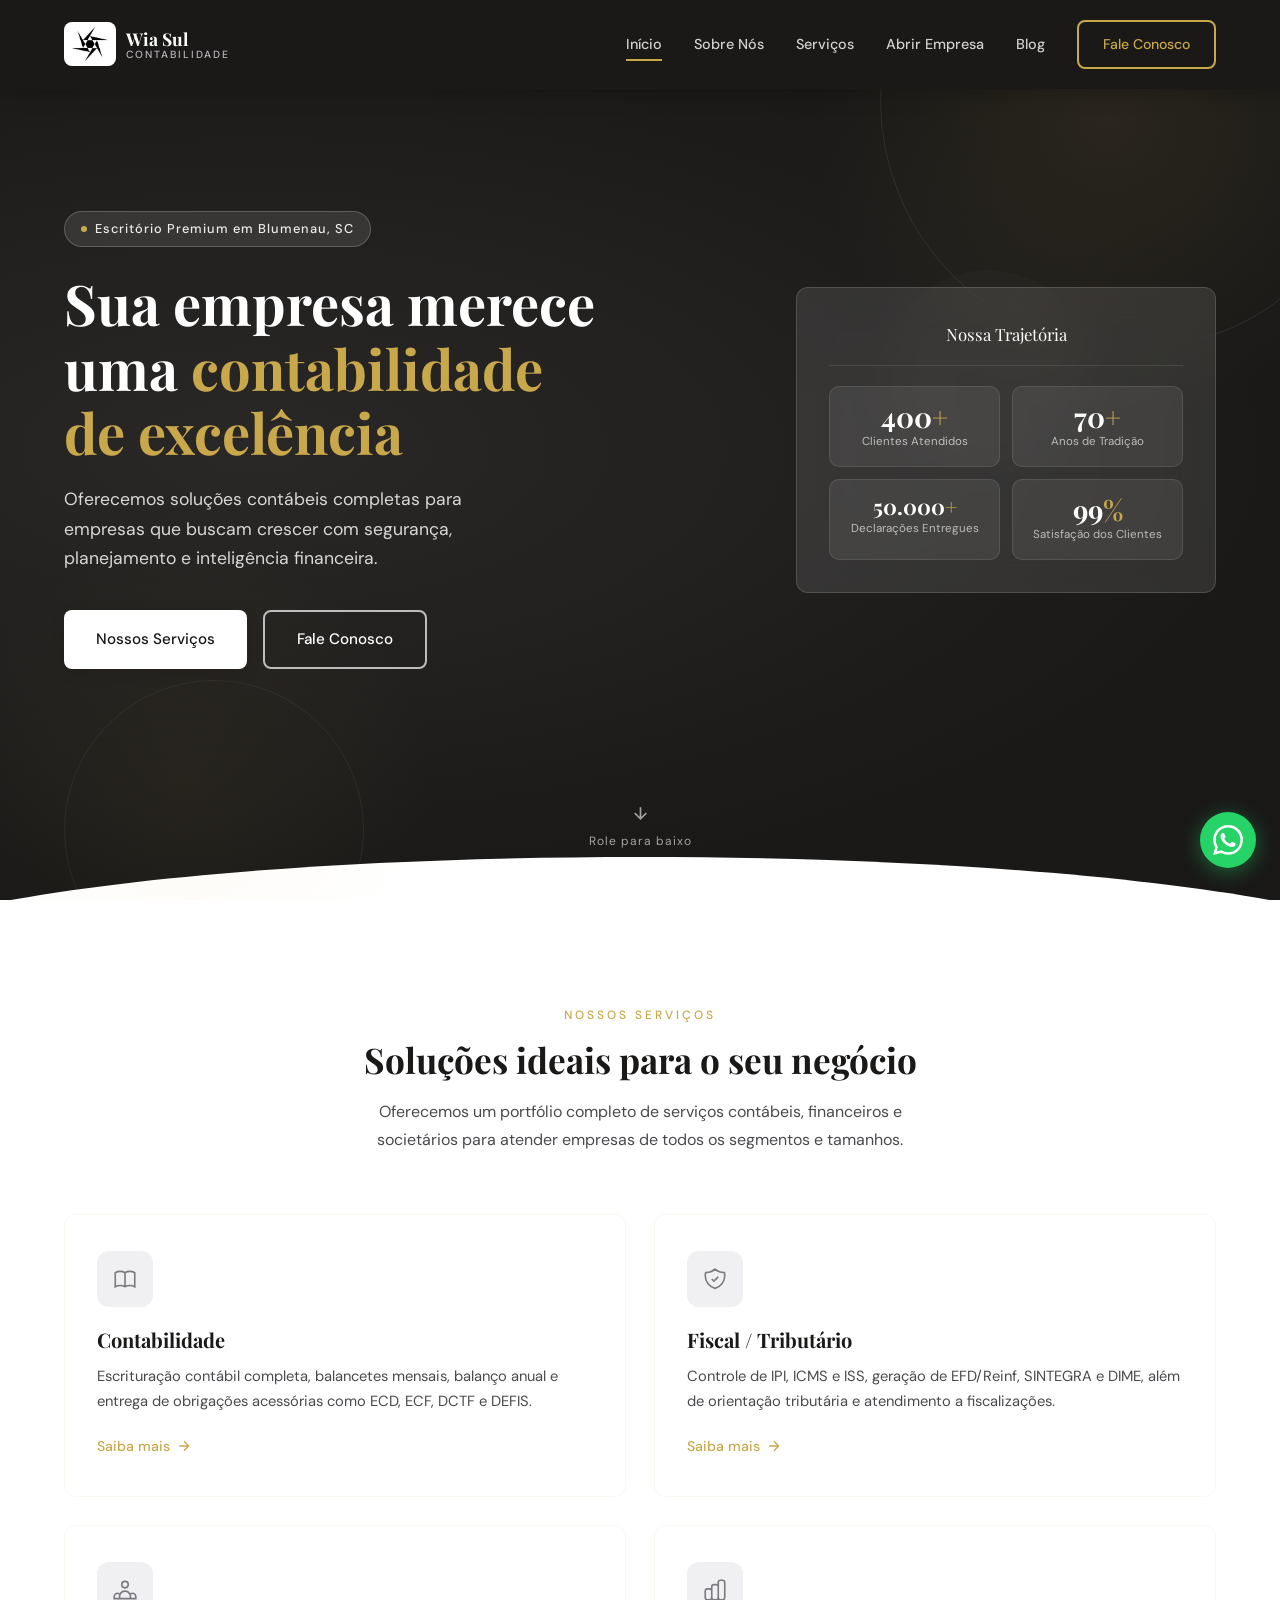
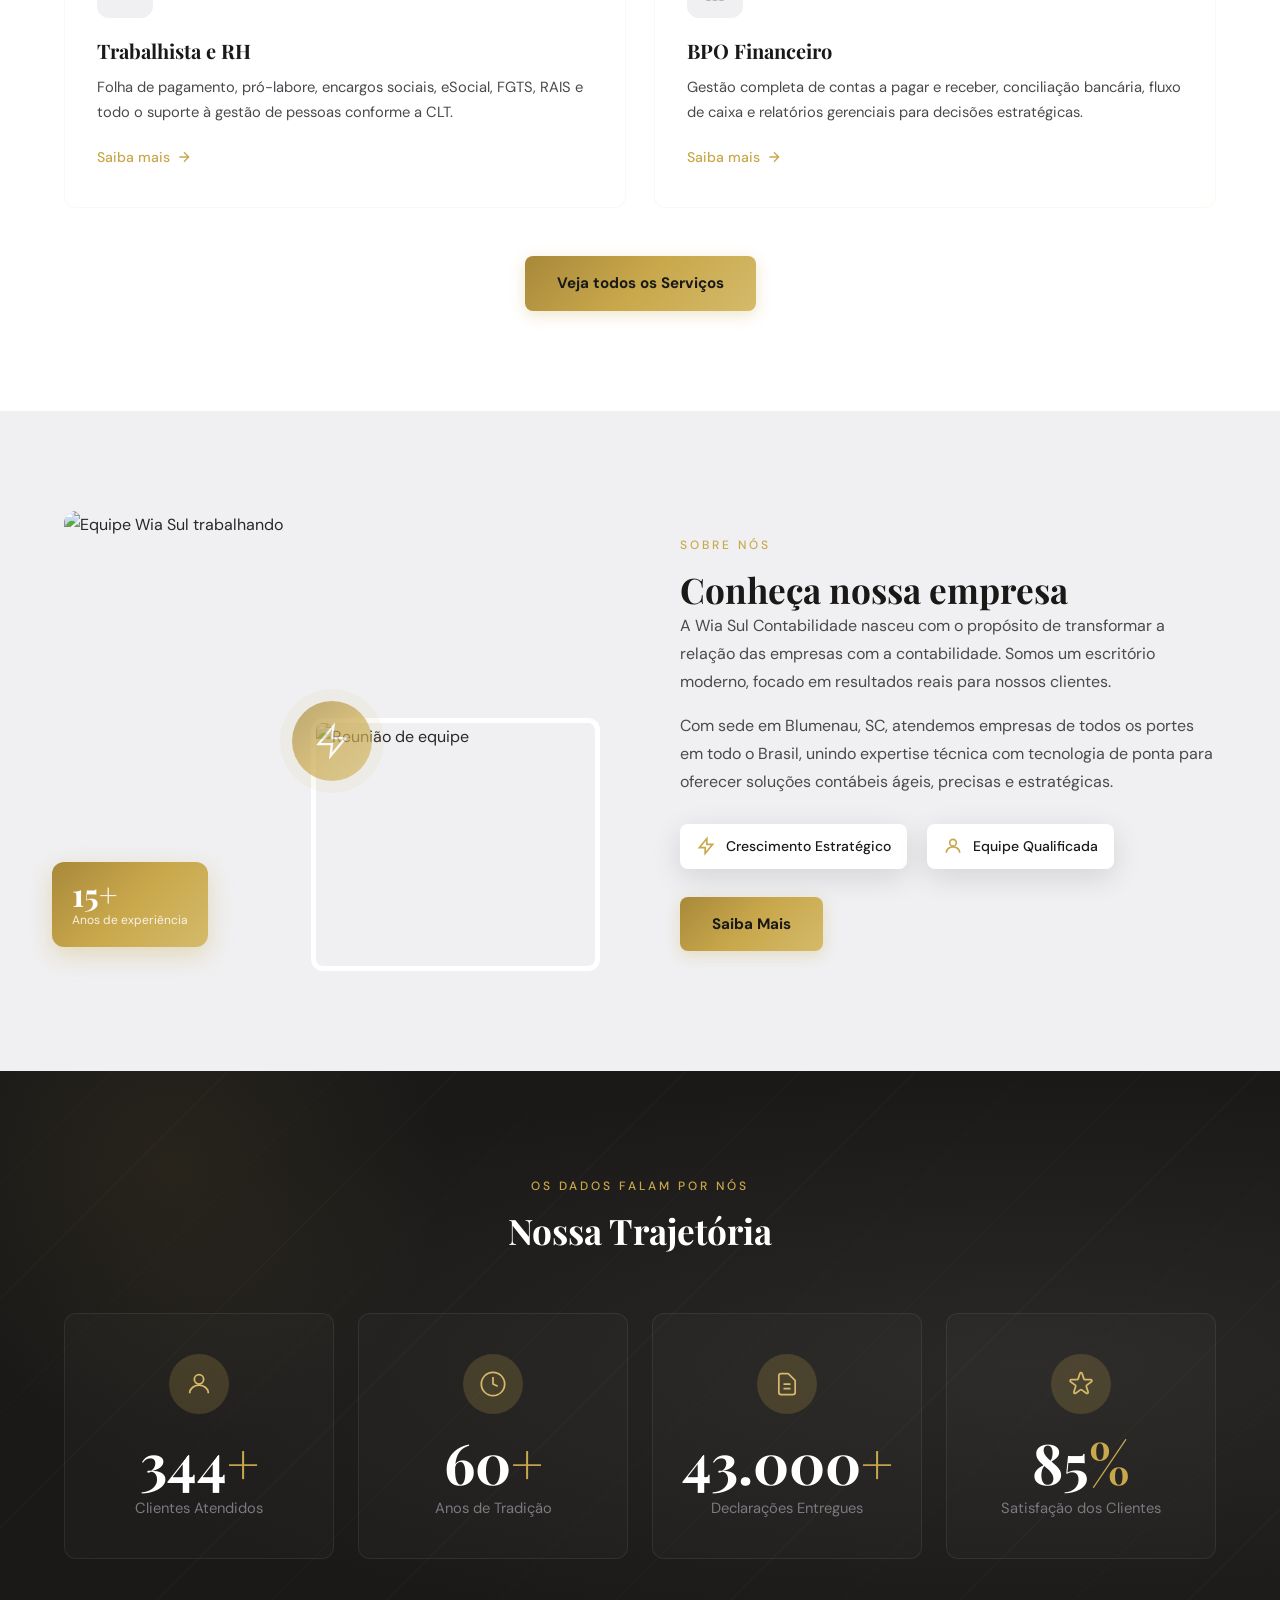
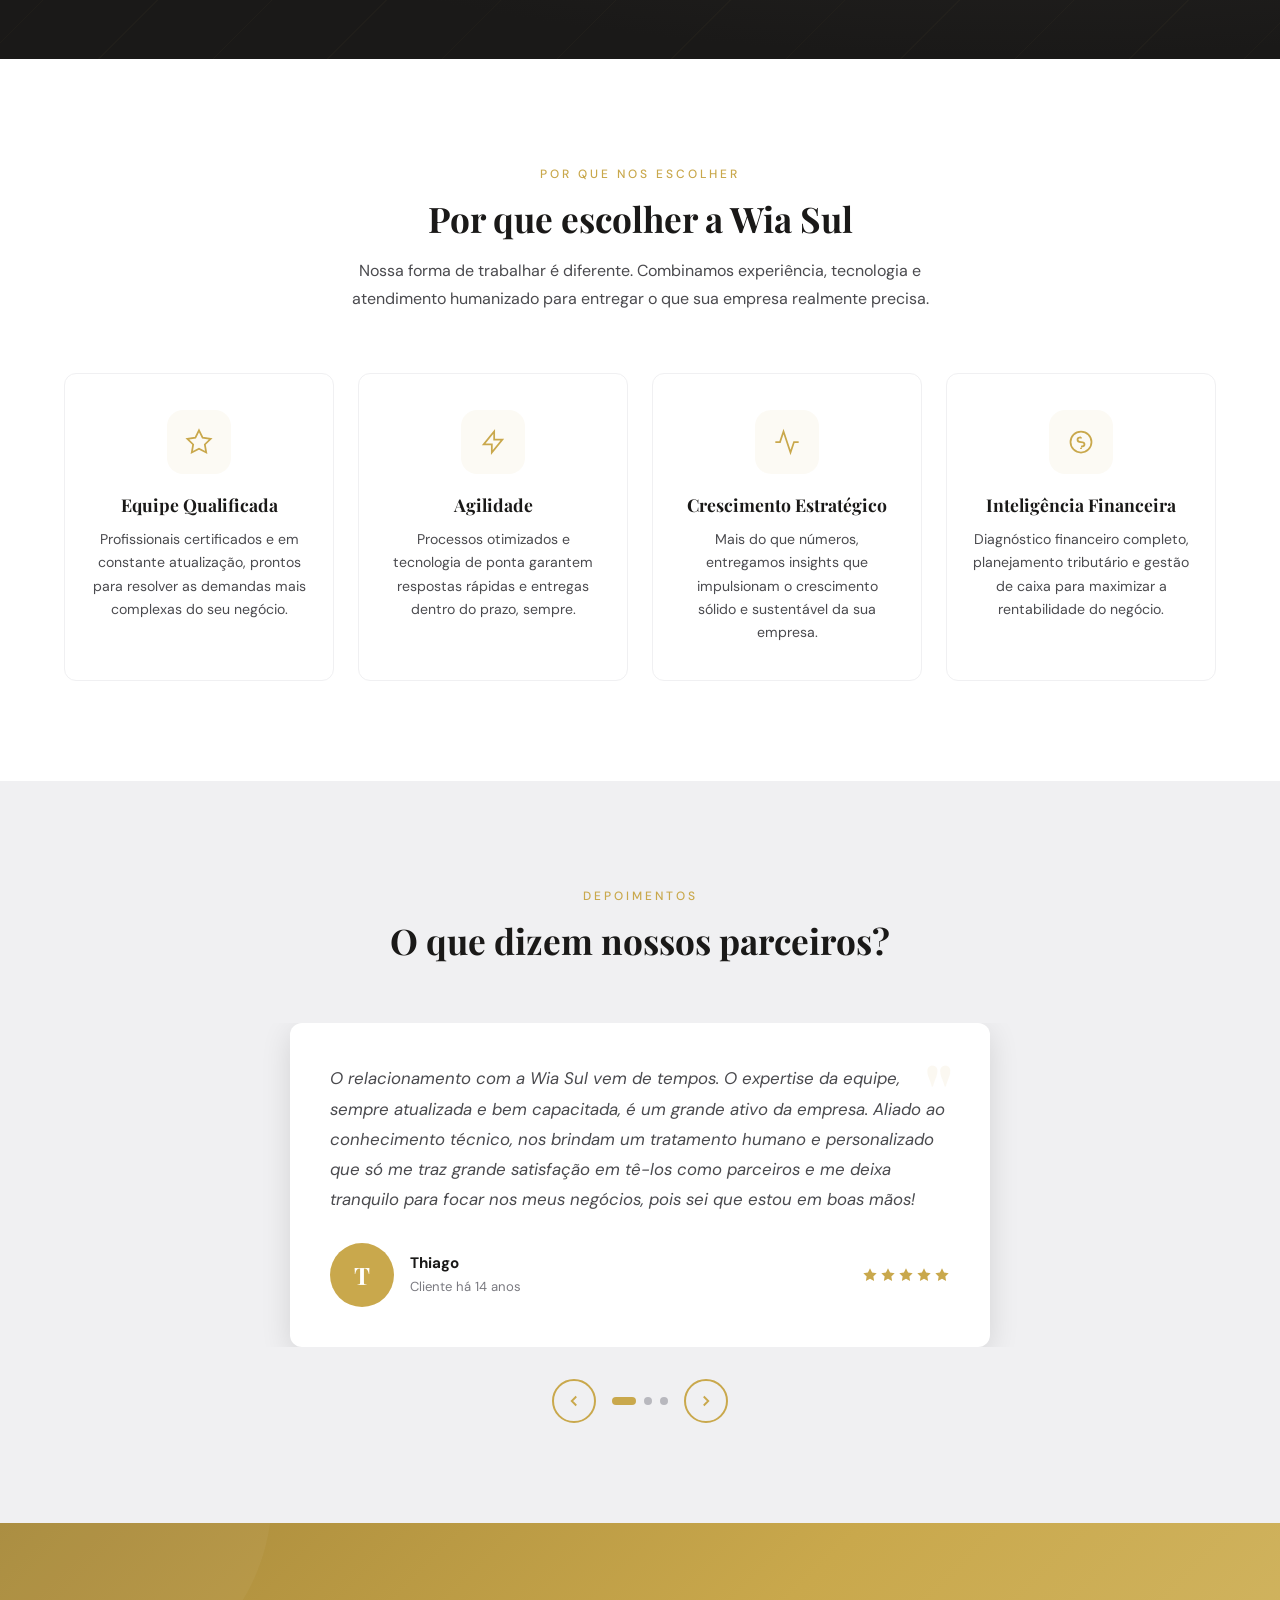
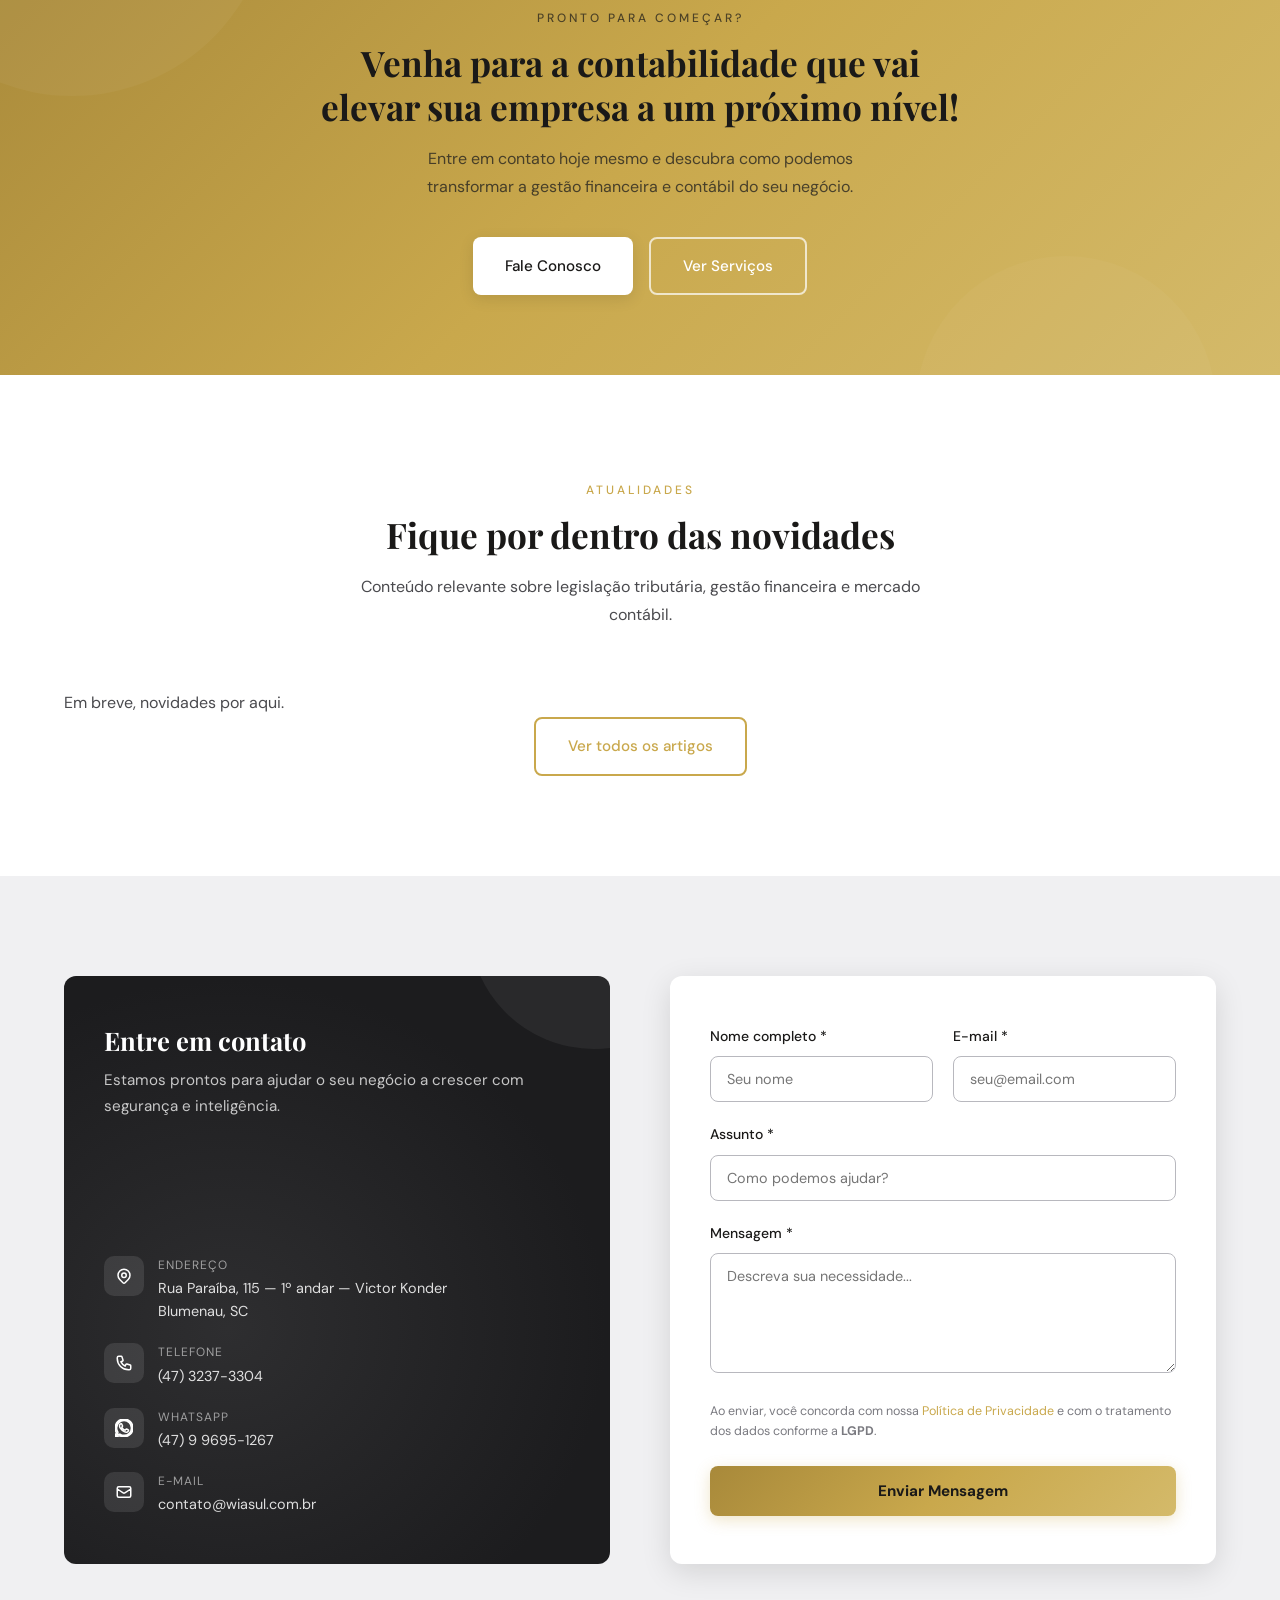
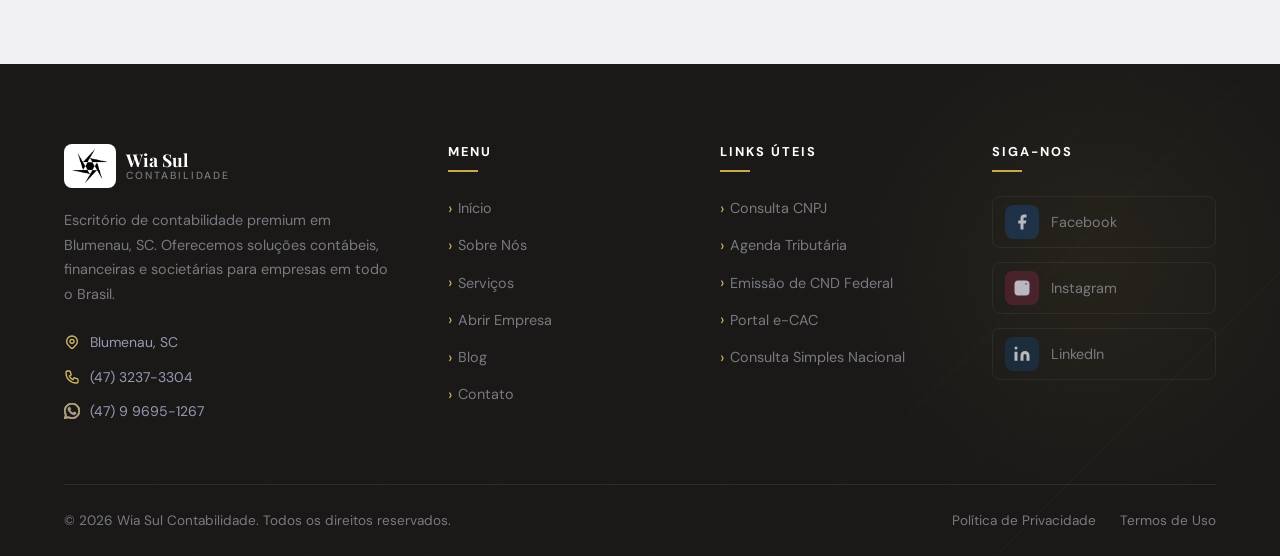
==== commit cd10eecd: "formulário de contato integrado com Formspree" ====
--- a/index.html
+++ b/index.html
@@ -492,7 +492,9 @@
         </div>
 
         <div class="contact-form-card animate-on-scroll slide-right">
-          <form data-validate id="homeContactForm">
+          <form action="https://formspree.io/f/mzdkdzrw" method="POST" data-validate id="homeContactForm">
+            <input type="hidden" name="_next" value="https://wiasul.com.br/contato.html?enviado=true">
+            <input type="hidden" name="_subject" value="Nova mensagem do site - Wia Sul">
             <div class="form-fields">
               <div class="form-row">
                 <div class="form-group">
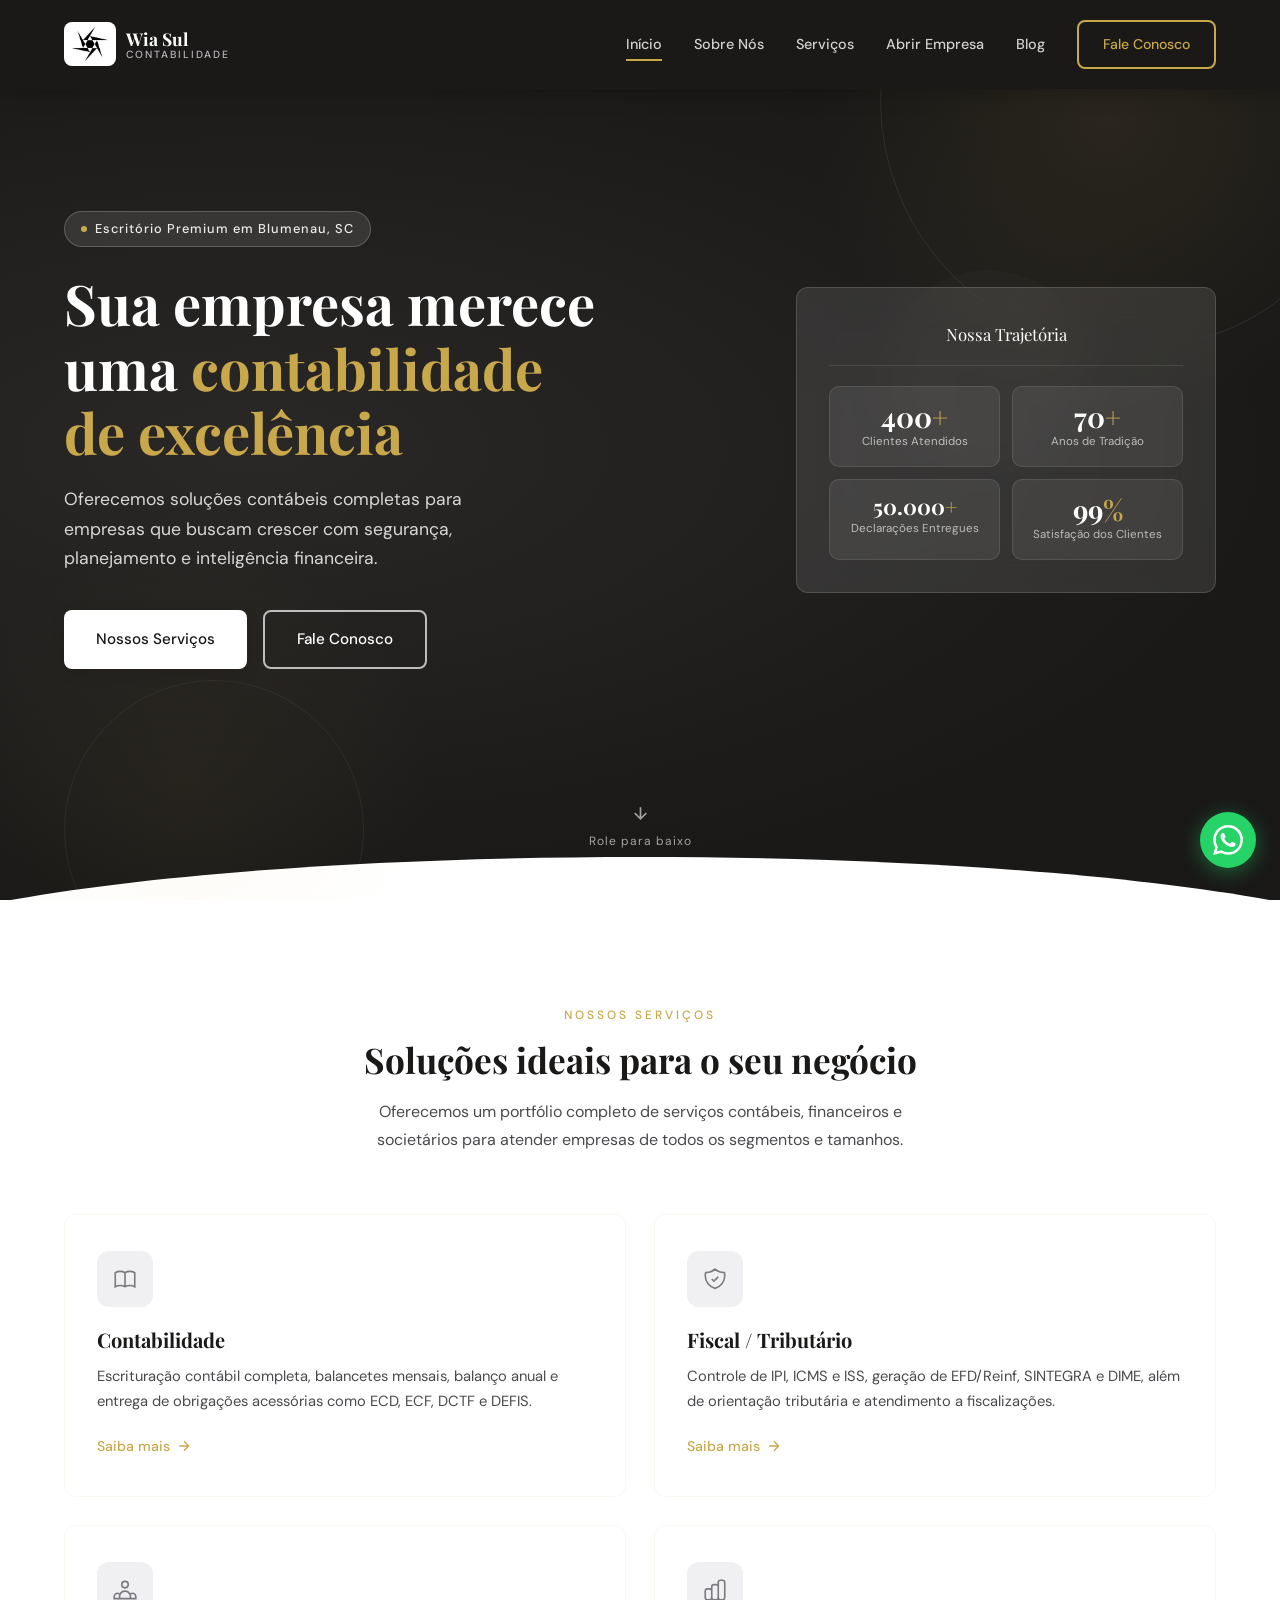
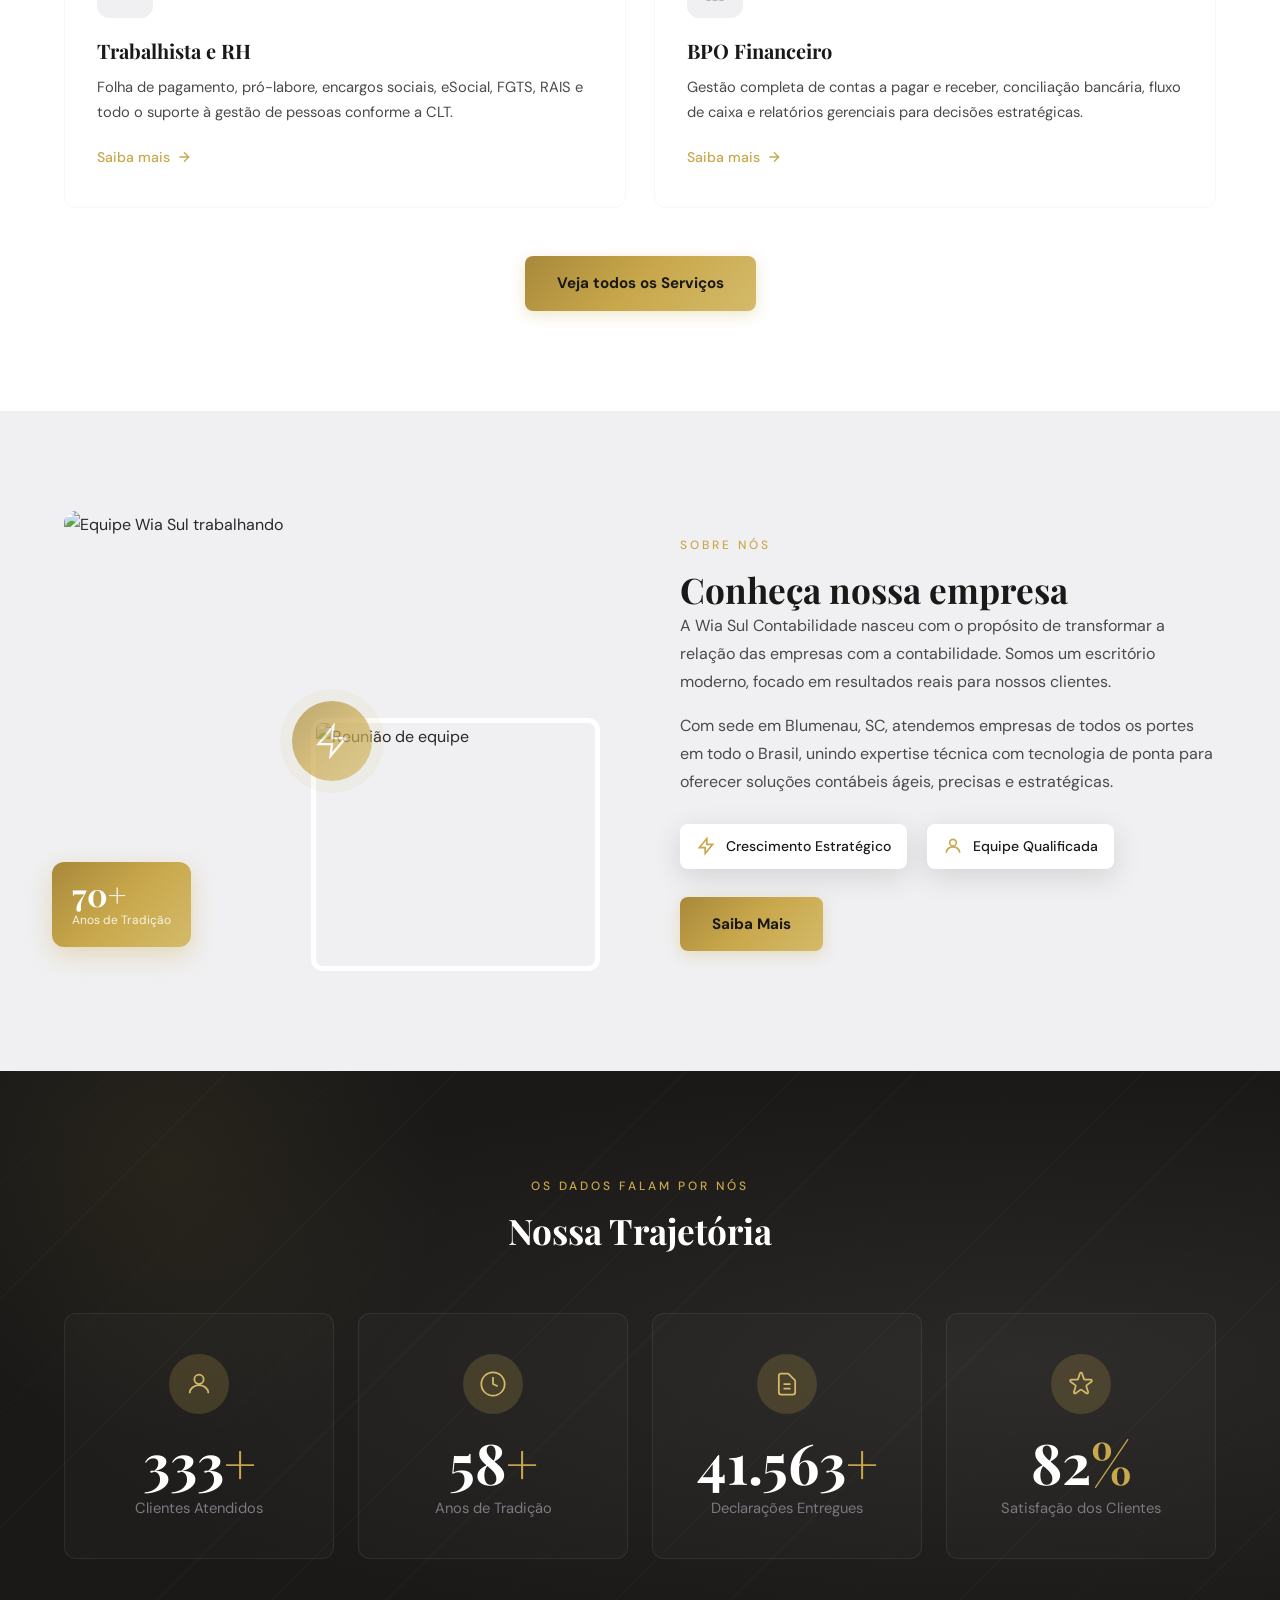
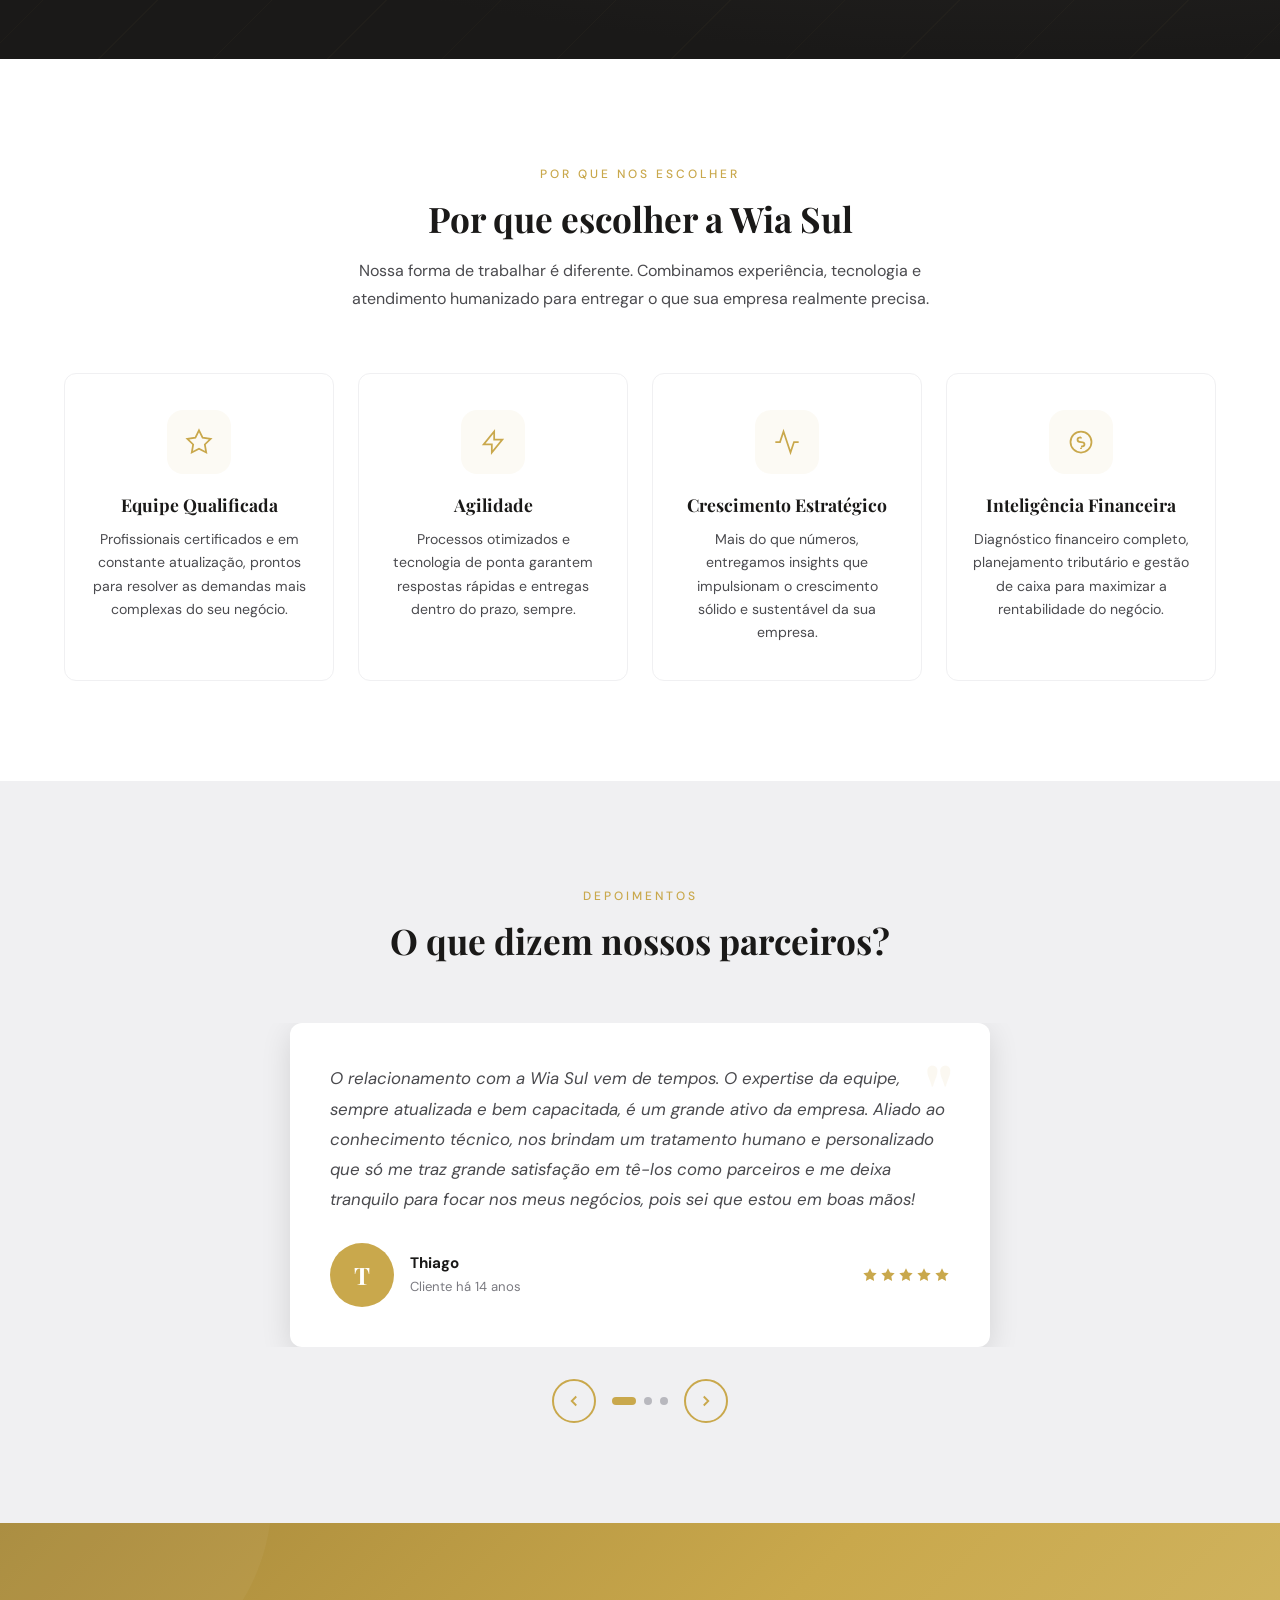
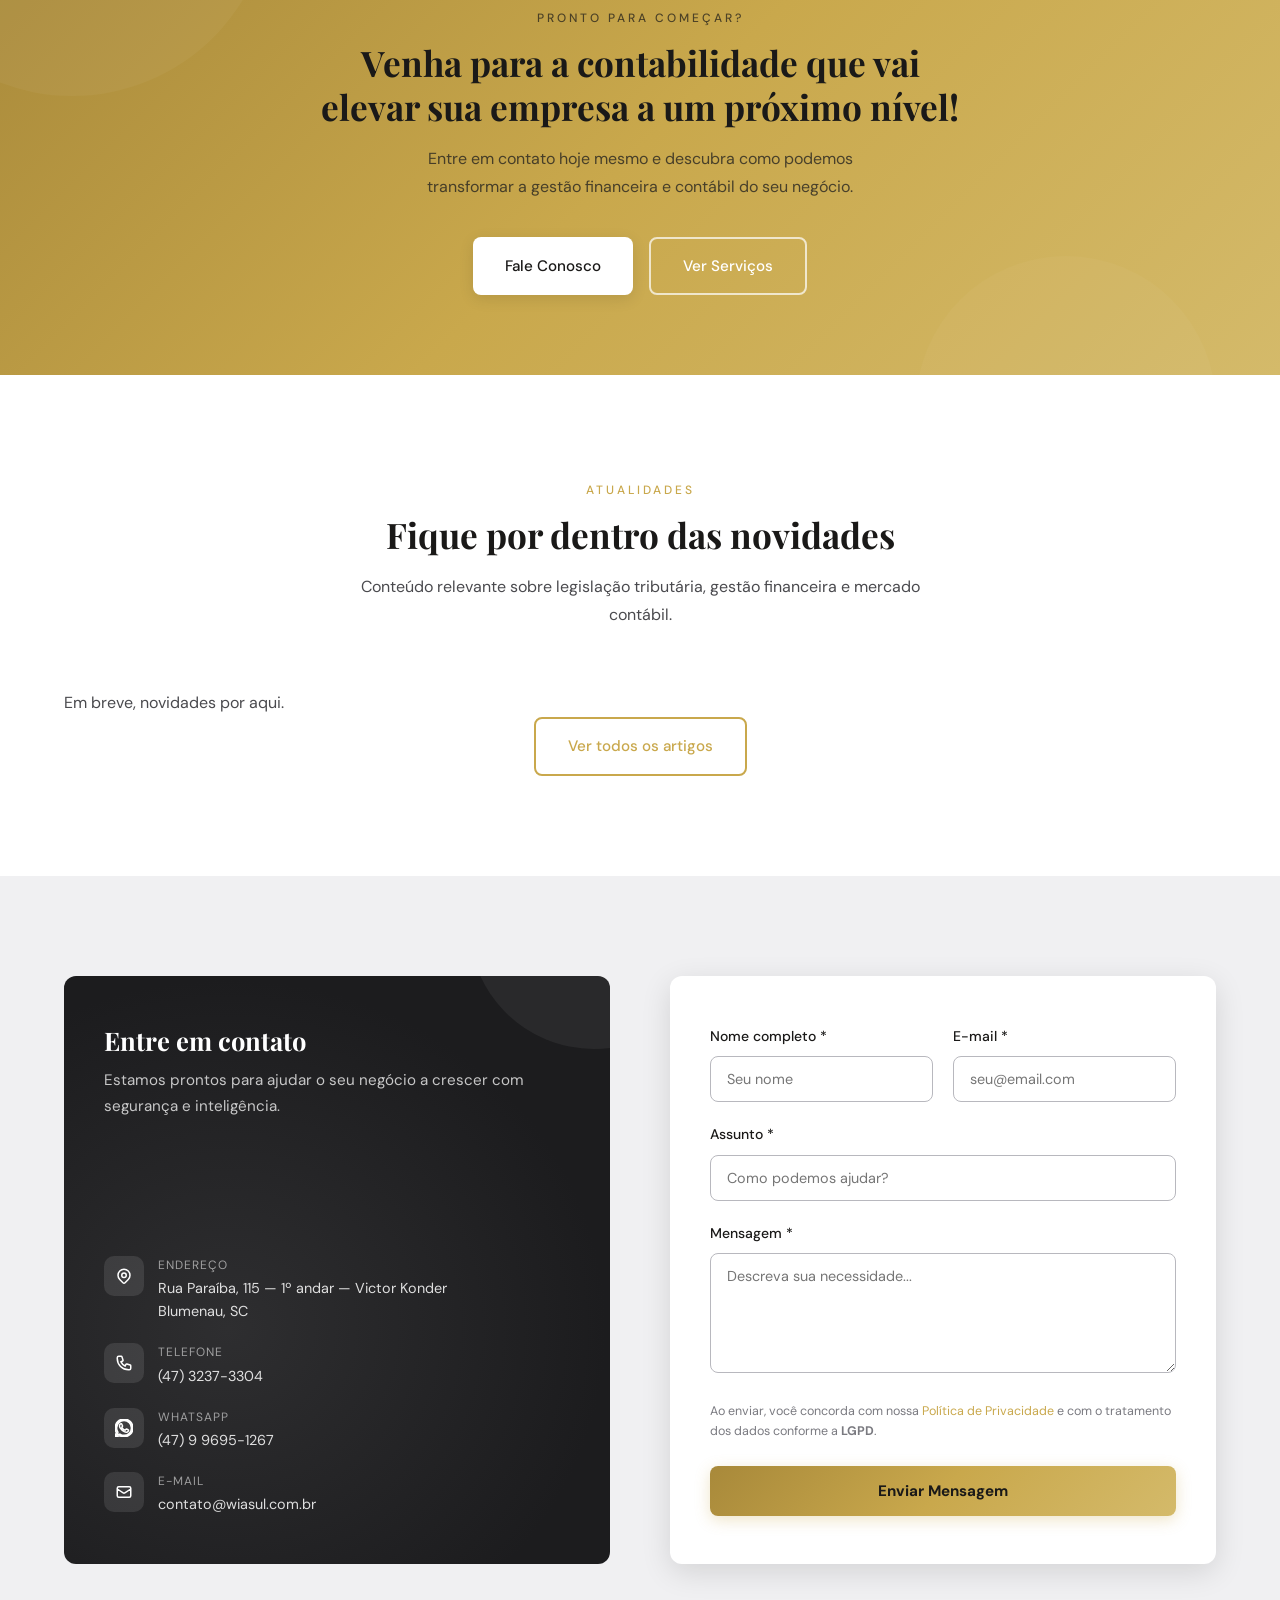
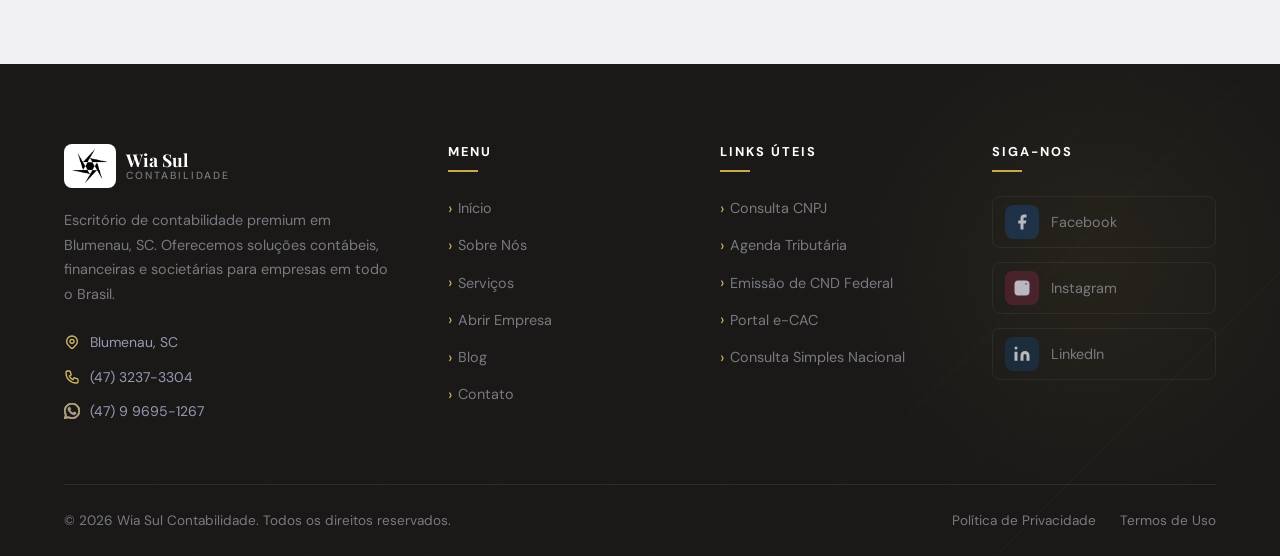
==== commit 2ab9e62a: "remove seção de equipe da página sobre nós" ====
--- a/index.html
+++ b/index.html
@@ -204,8 +204,8 @@
             <svg viewBox="0 0 24 24"><path d="M13 2L3 14h9l-1 8 10-12h-9l1-8z"/></svg>
           </div>
           <div class="about-exp-badge">
-            <div class="about-exp-number">15+</div>
-            <div class="about-exp-label">Anos de experiência</div>
+            <div class="about-exp-number">70+</div>
+            <div class="about-exp-label">Anos de Tradição</div>
           </div>
         </div>
 
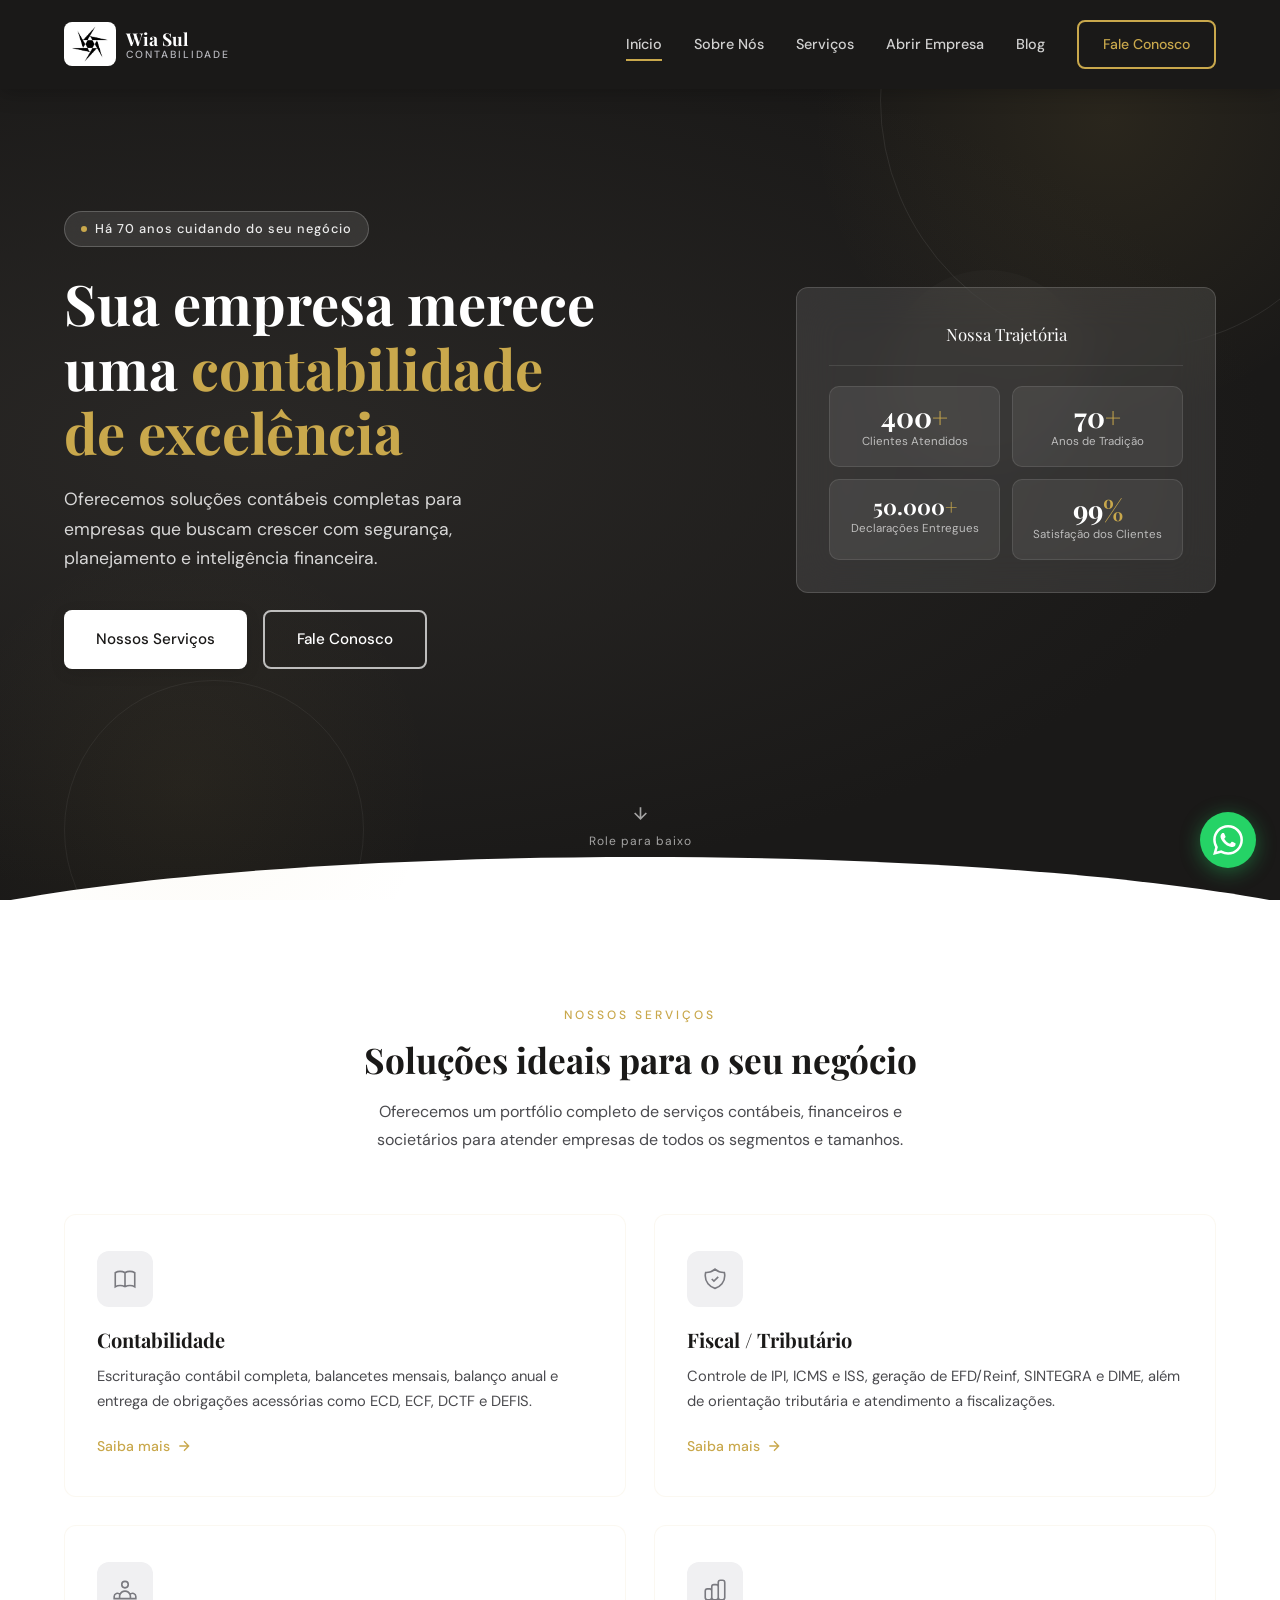
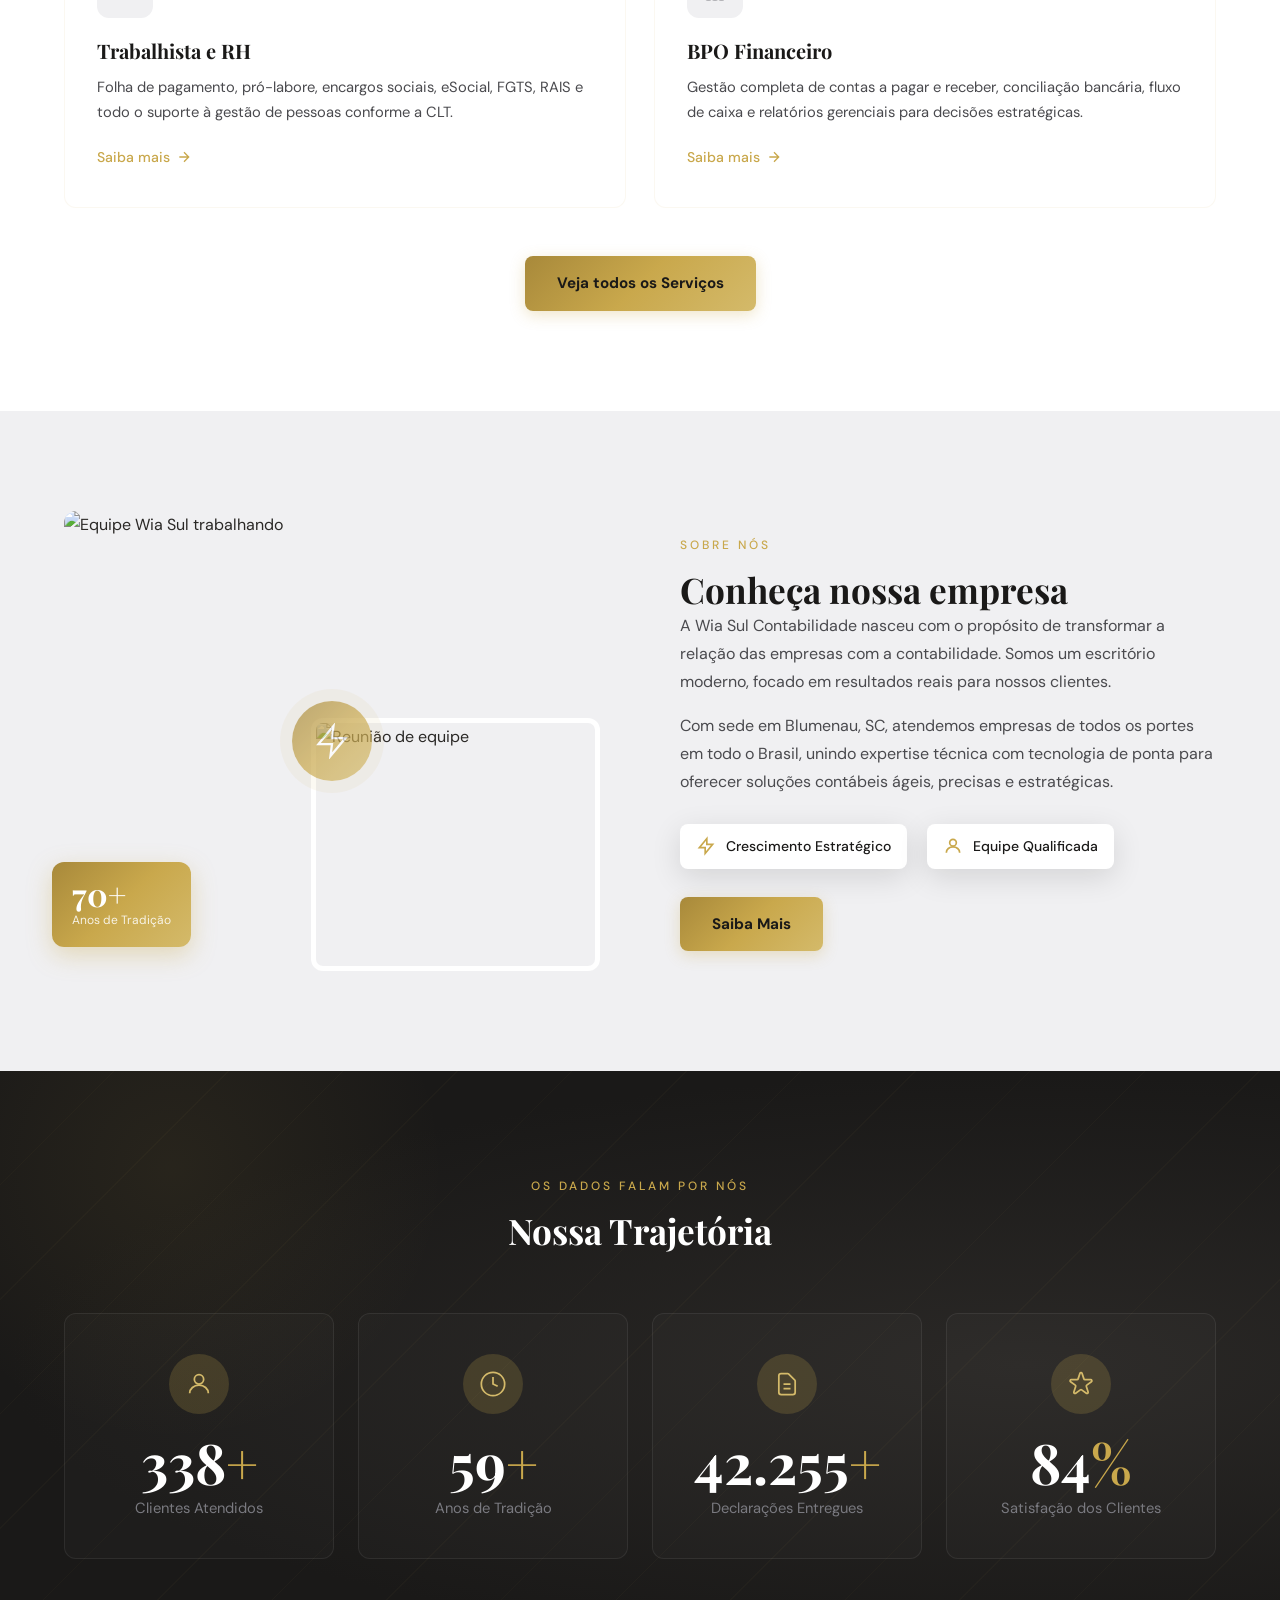
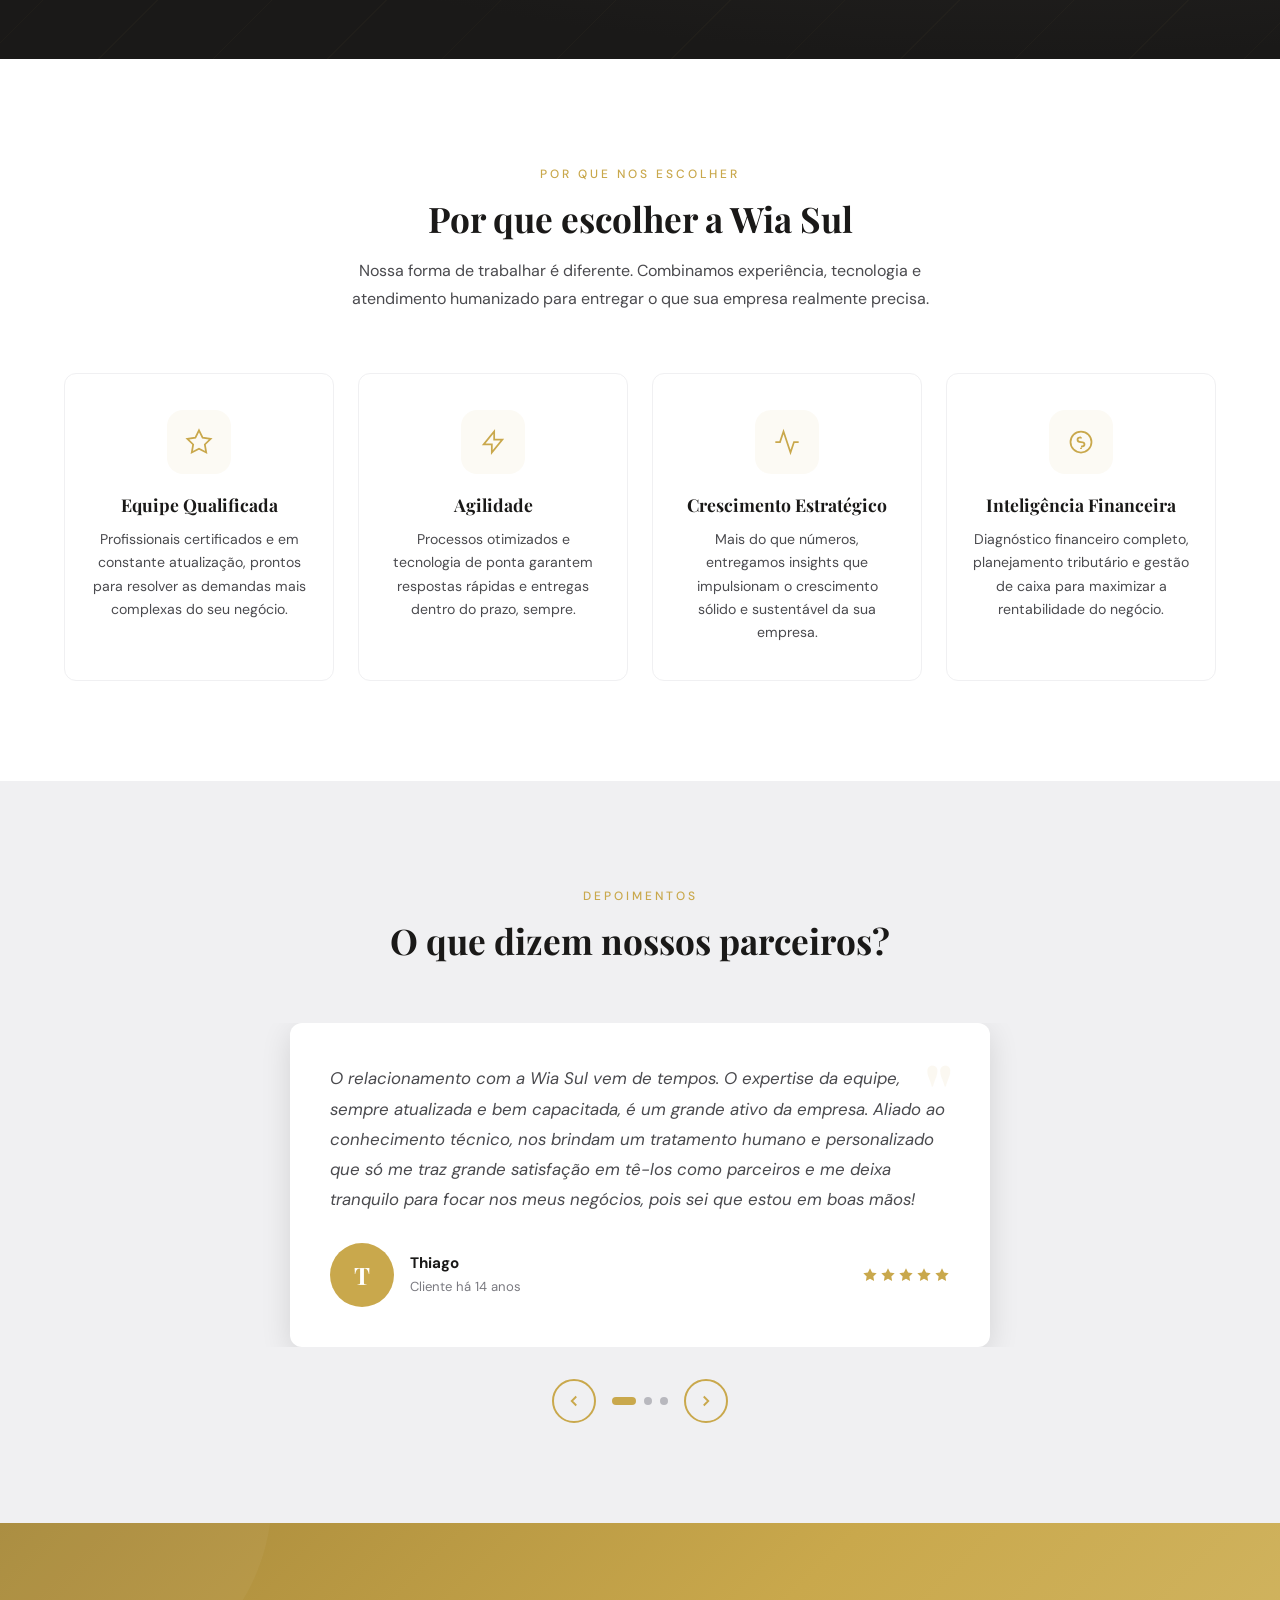
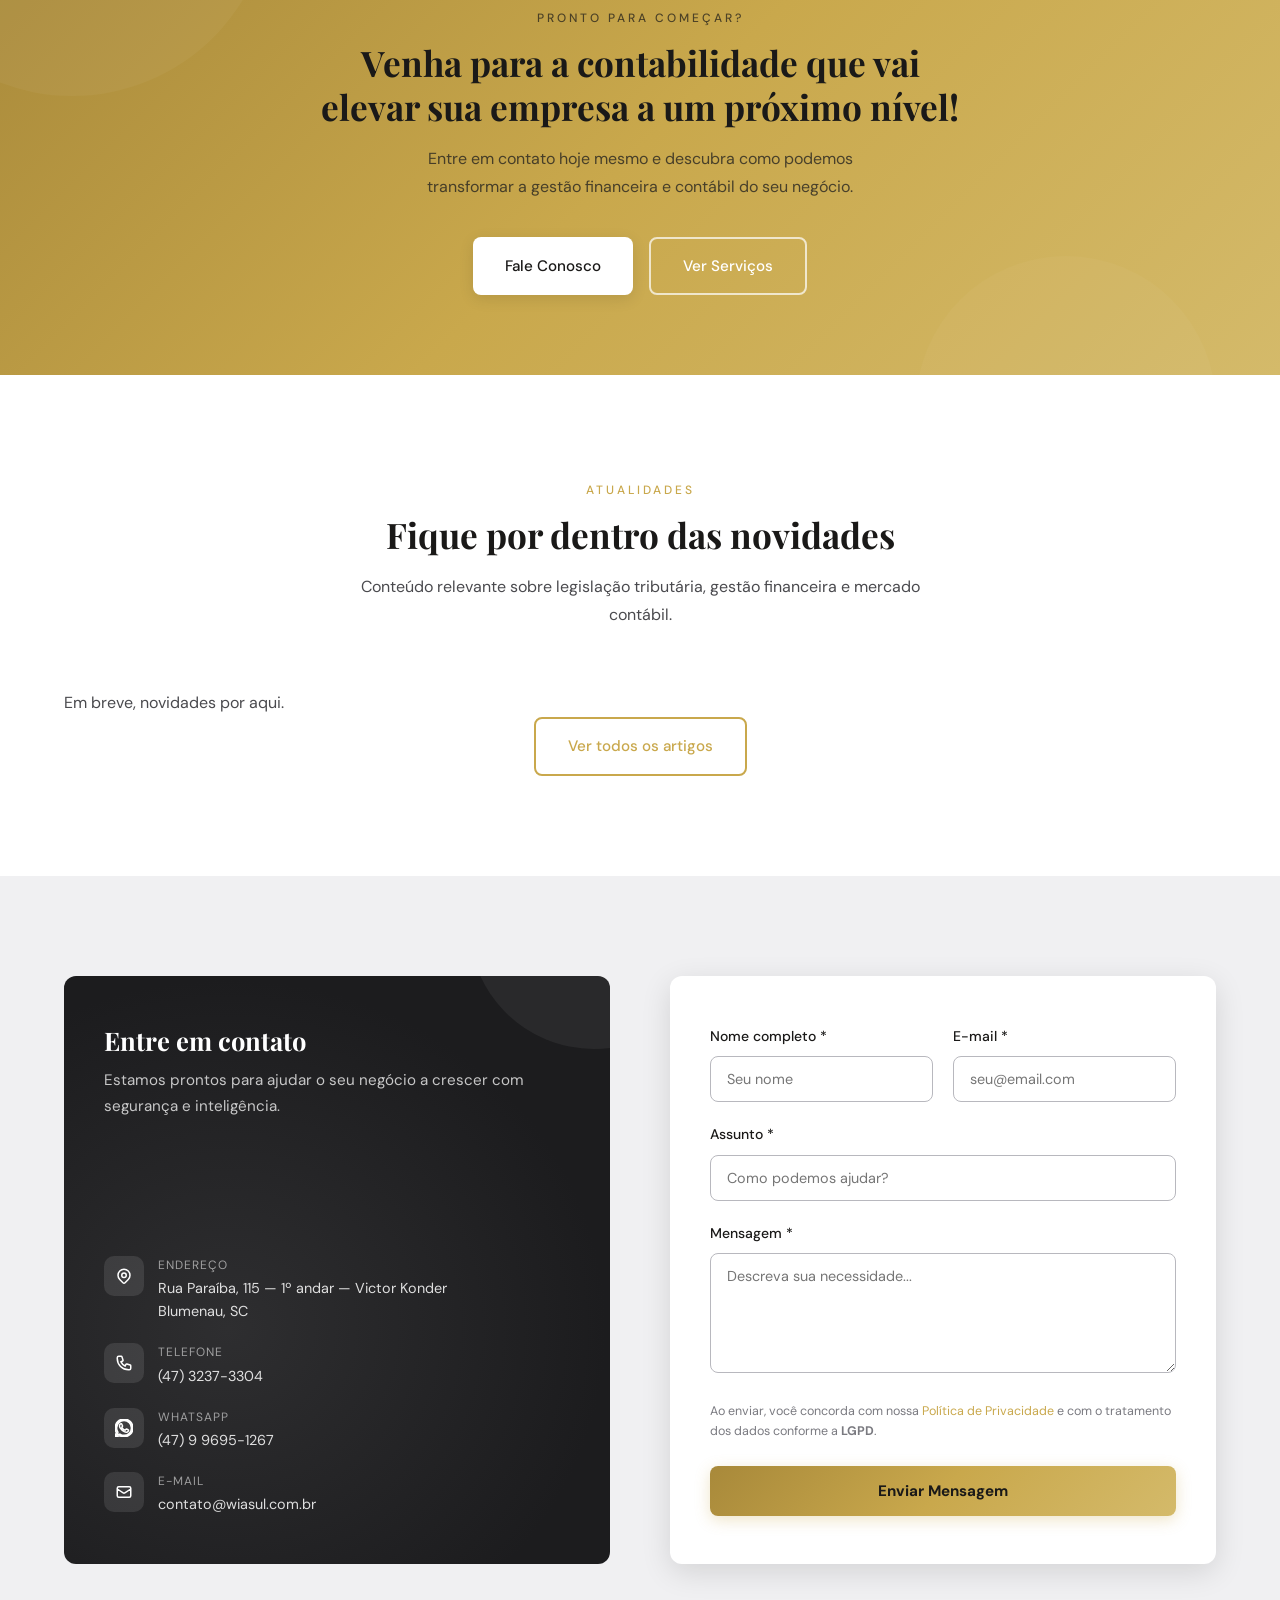
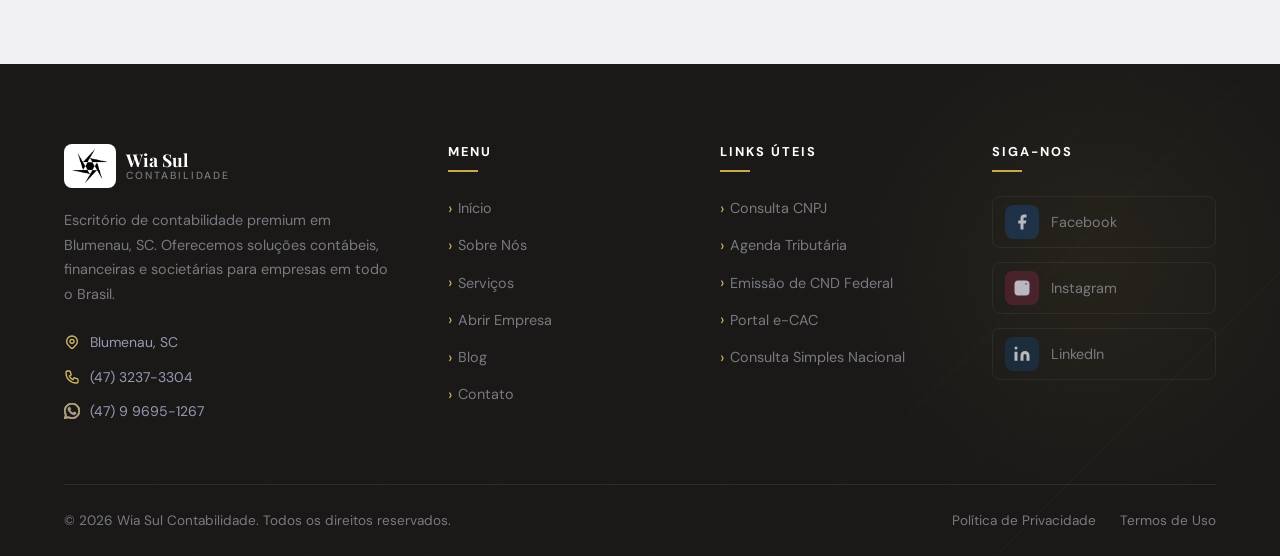
==== commit a791296f: "altera badge do hero para tradição desde 1953" ====
--- a/index.html
+++ b/index.html
@@ -77,7 +77,7 @@
       <div class="hero-content">
         <div class="hero-badge">
           <span></span>
-          Escritório Premium em Blumenau, SC
+          Há 70 anos cuidando do seu negócio
         </div>
         <h1>Sua empresa merece uma <em>contabilidade de excelência</em></h1>
         <p>Oferecemos soluções contábeis completas para empresas que buscam crescer com segurança, planejamento e inteligência financeira.</p>
--- a/css/header.css
+++ b/css/header.css
@@ -20,6 +20,10 @@
 .header.transparent .nav-logo-text,
 .header.transparent .nav-link,
 .header.transparent .hamburger span {
+  color: var(--color-white);
+}
+
+.header.transparent .nav-logo-text .logo-name {
   color: var(--color-white);
 }
 
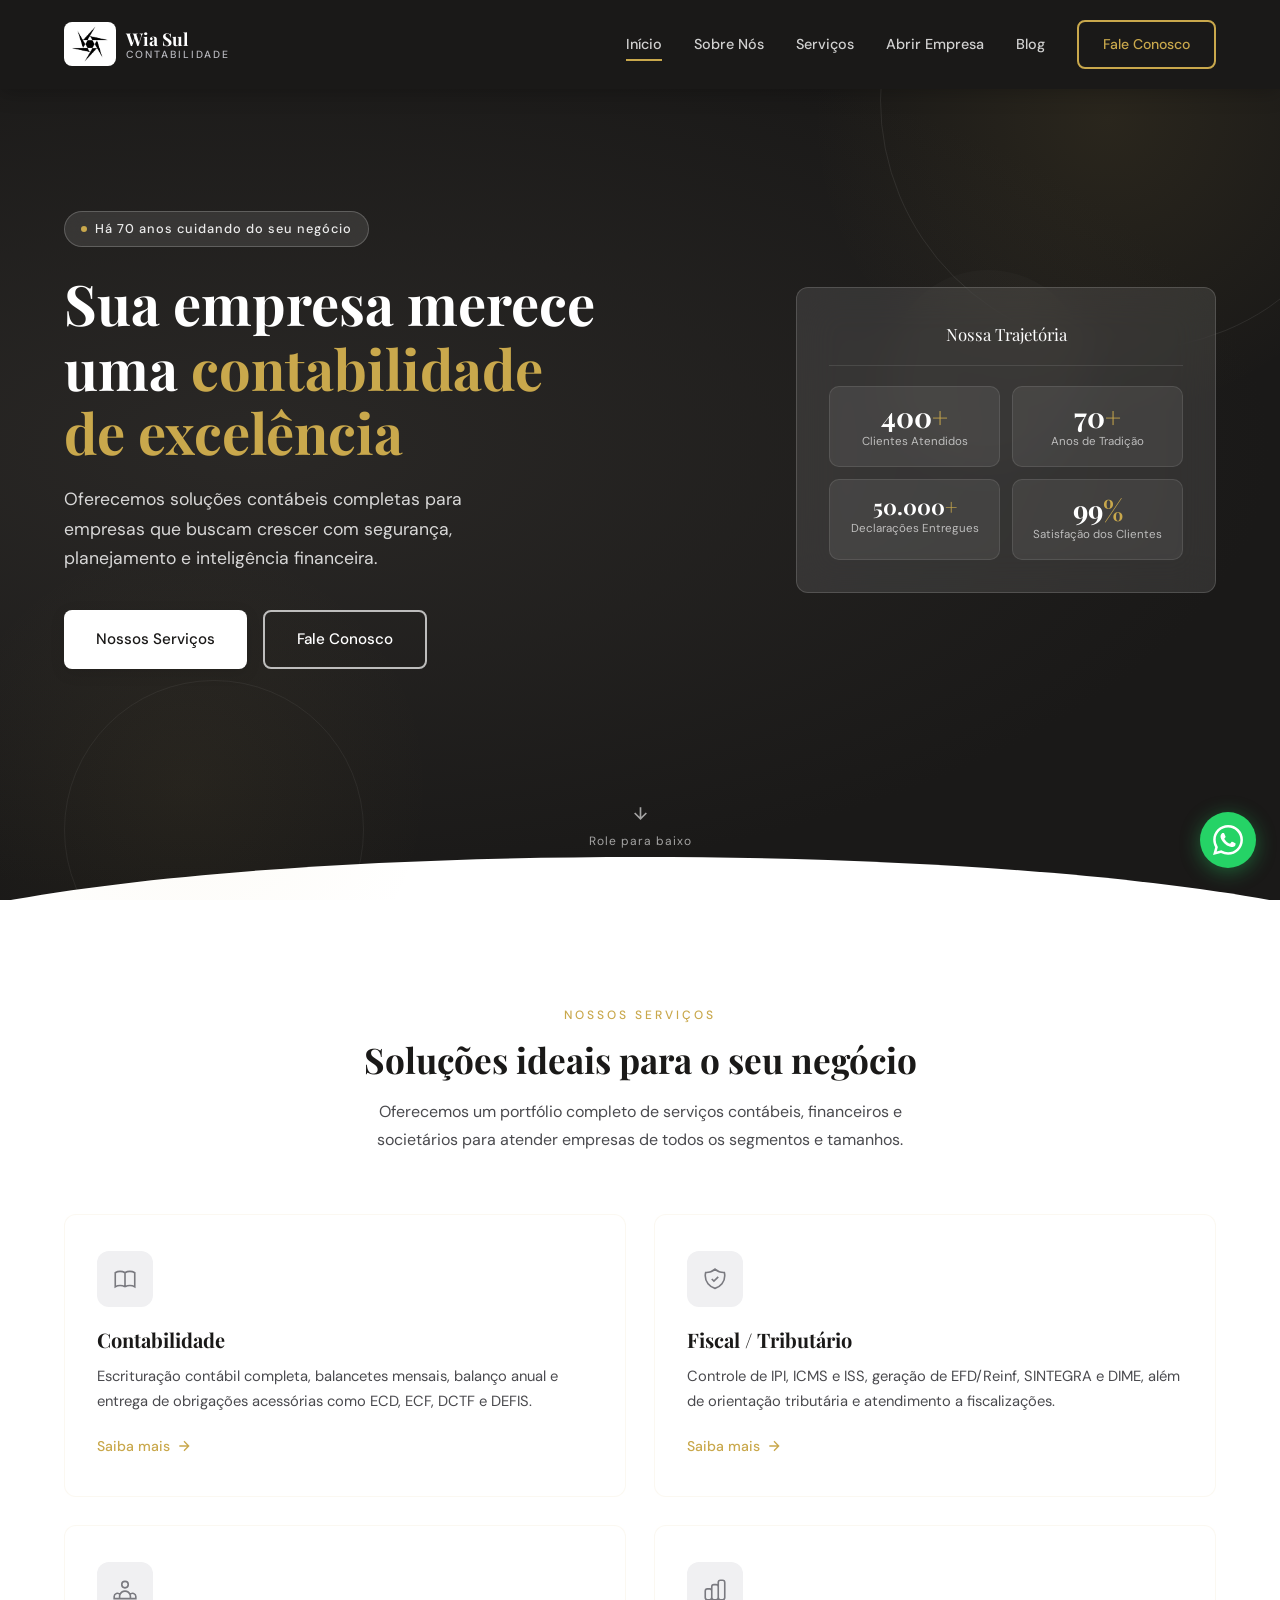
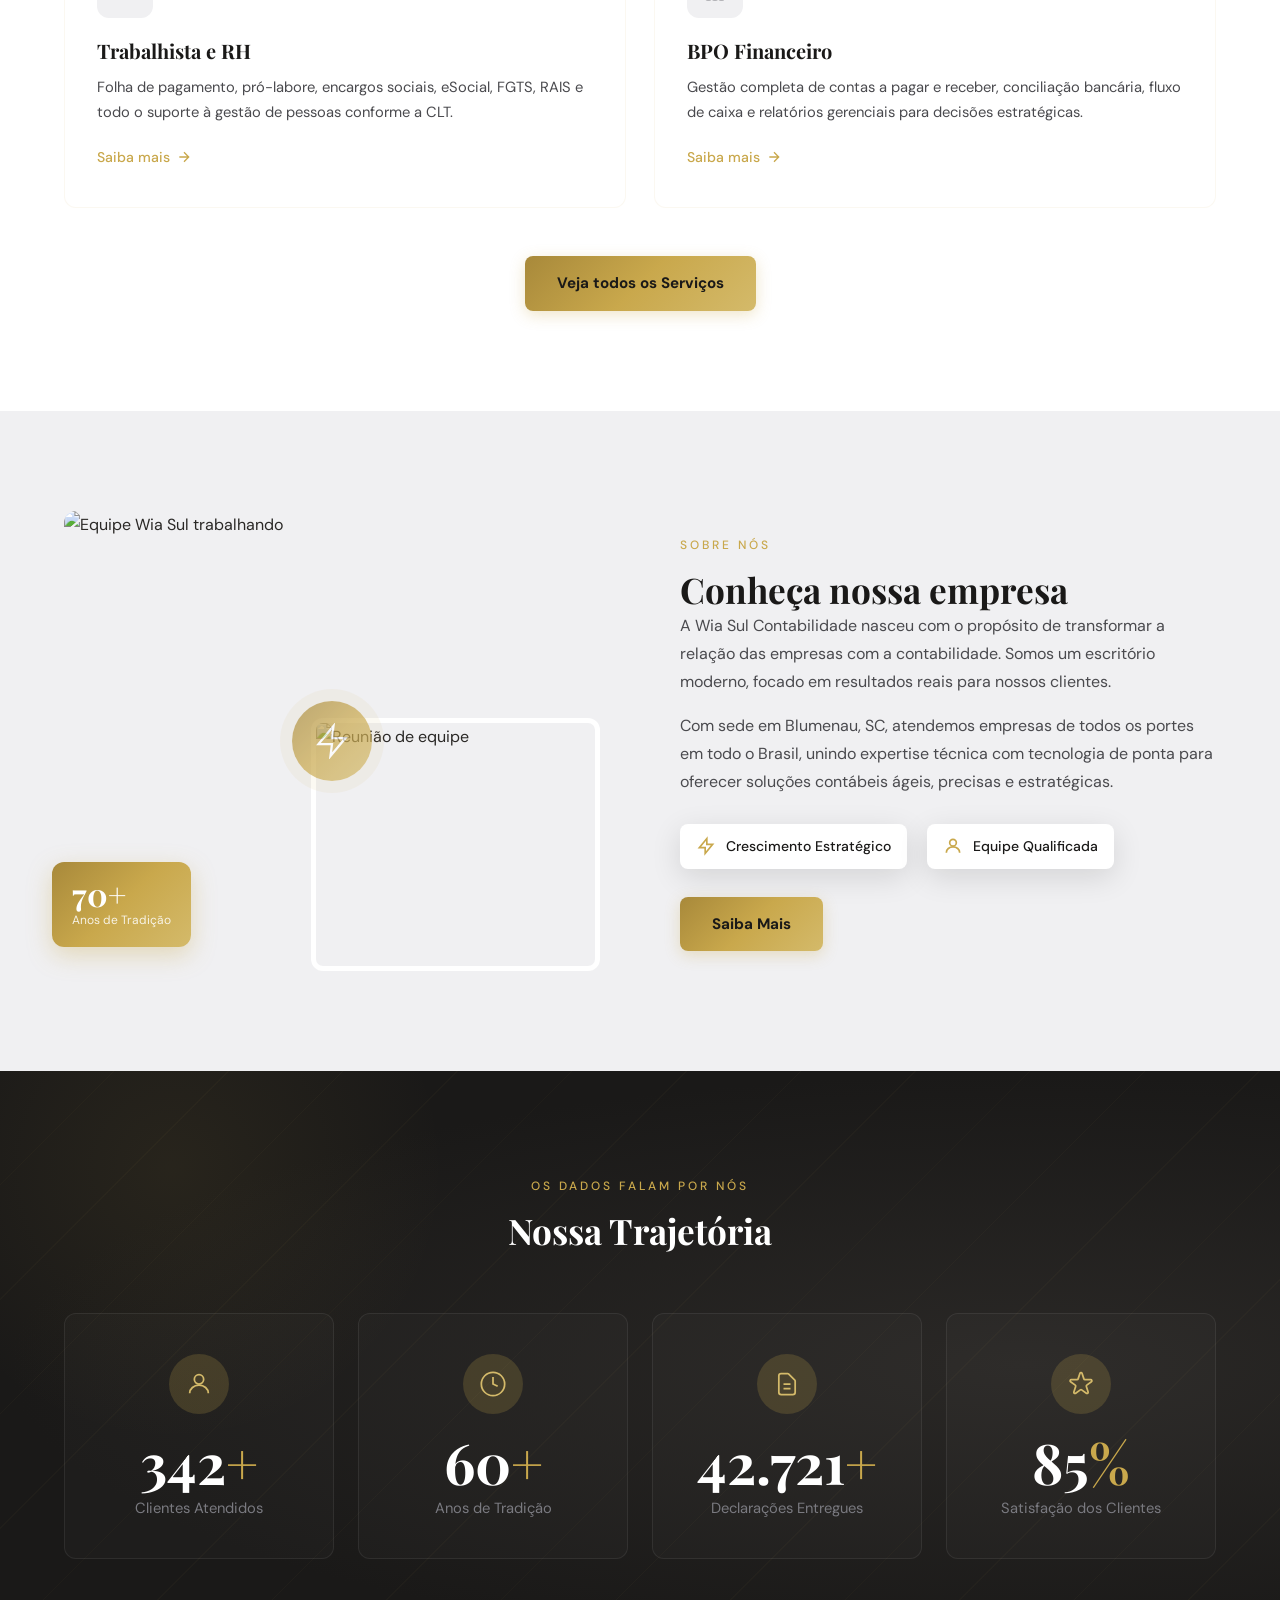
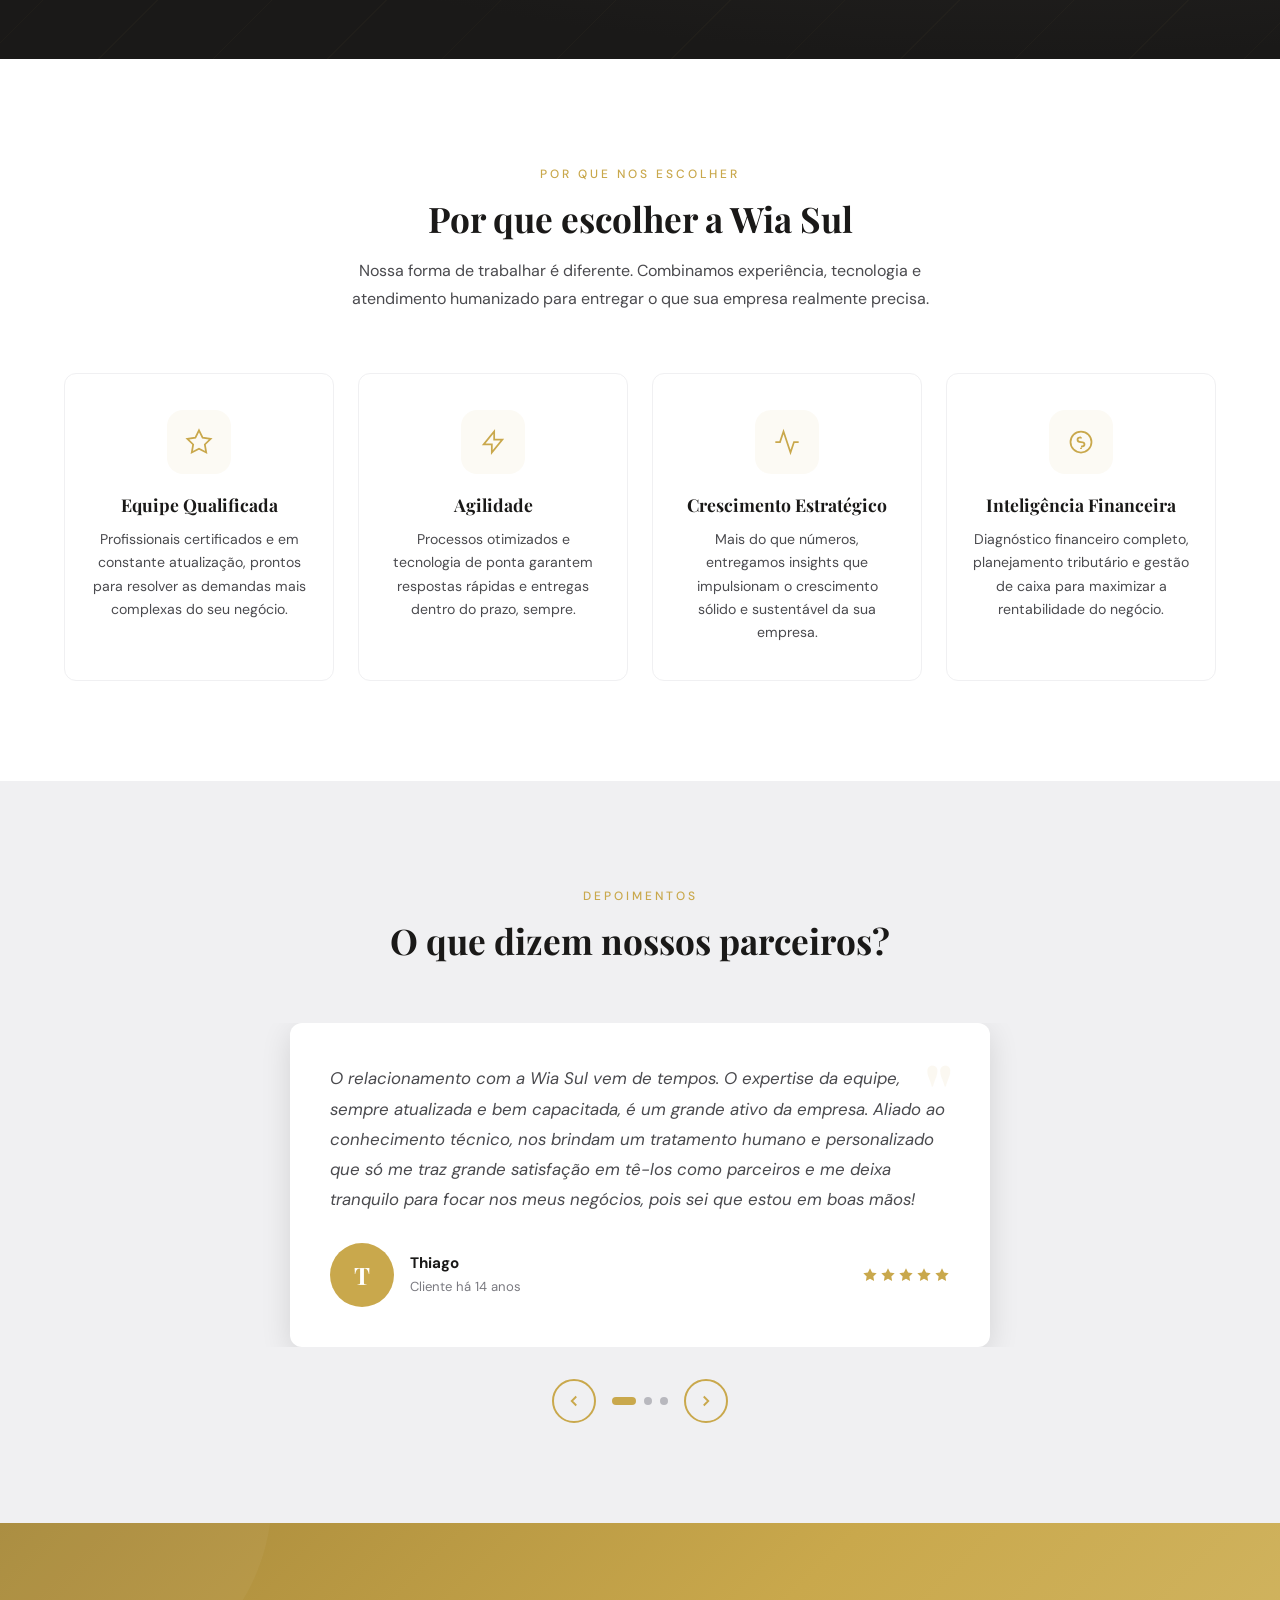
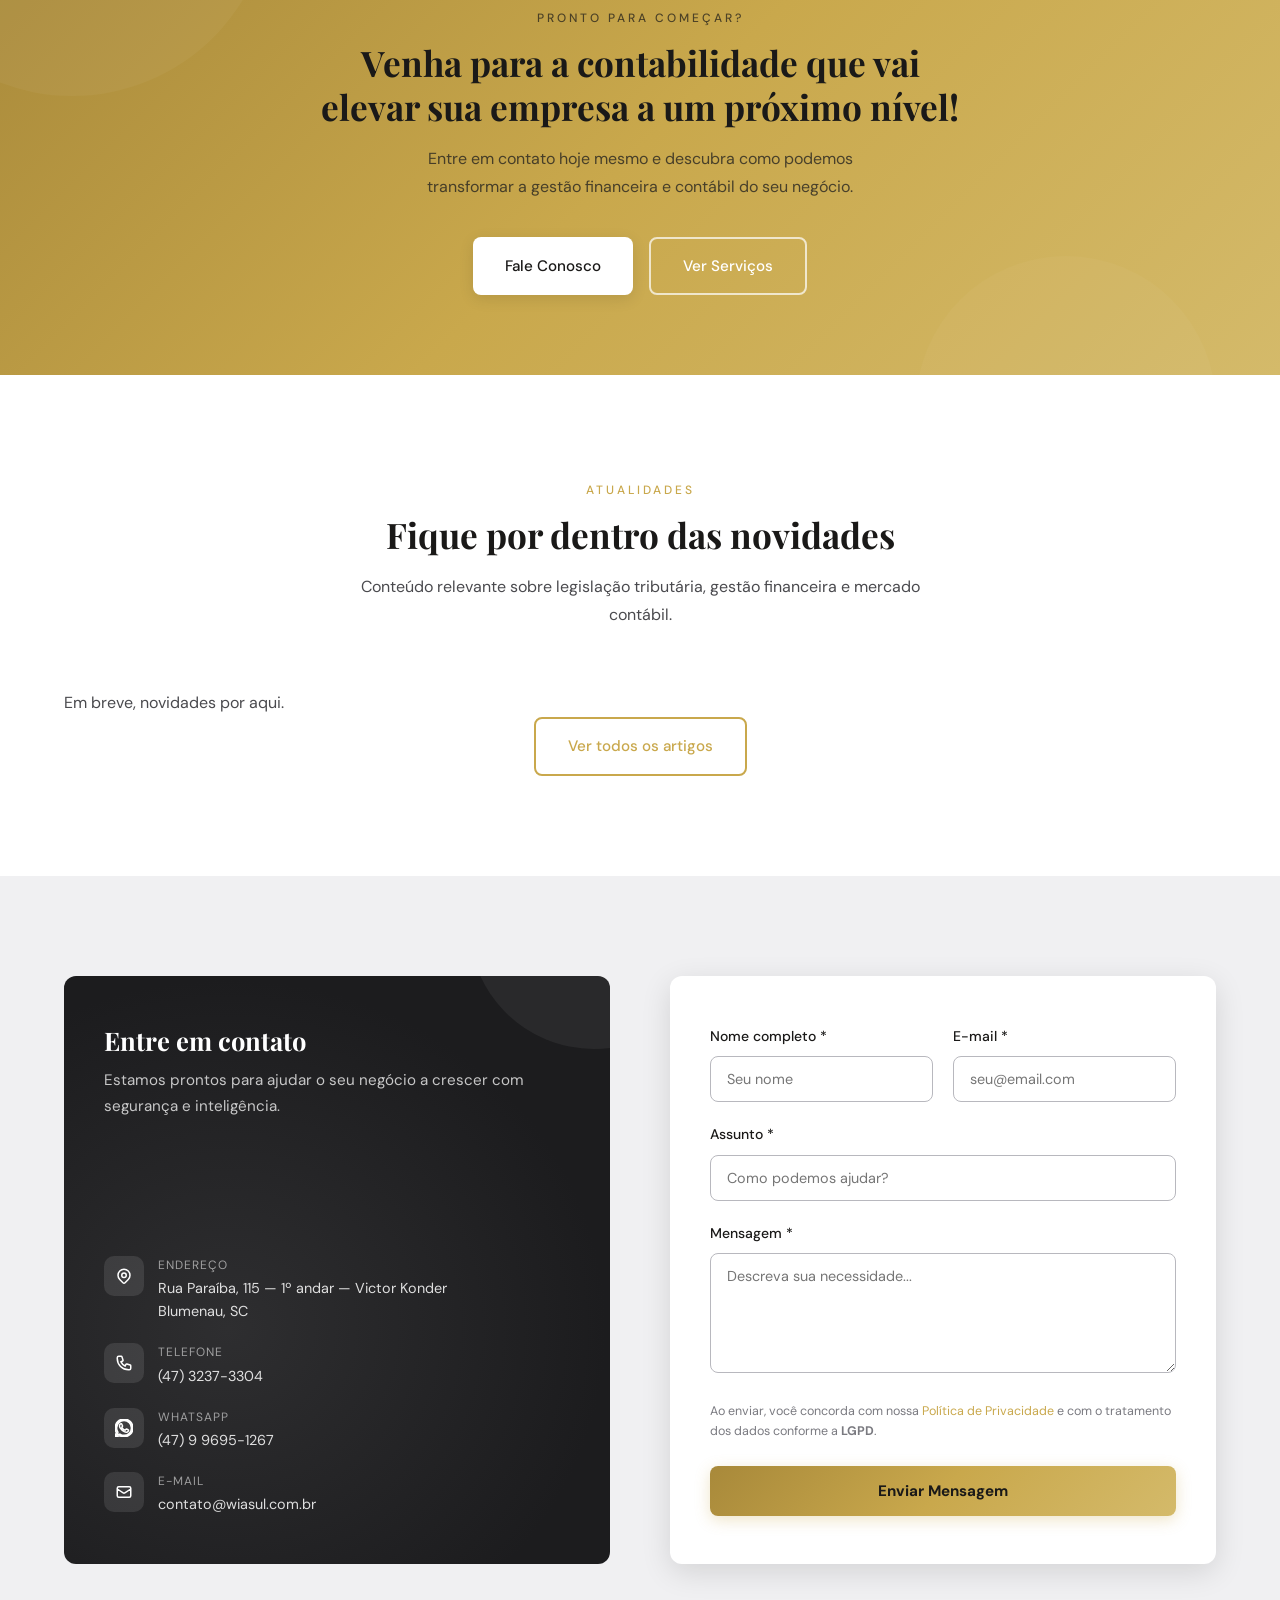
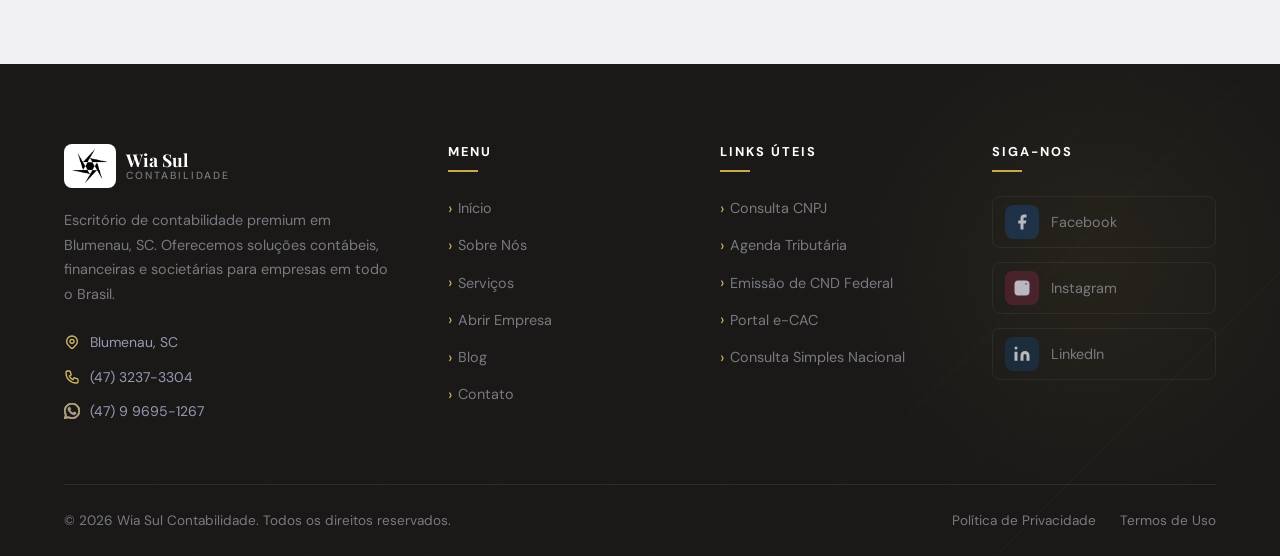
==== commit 7a54d50b: "formulário AJAX sem redirecionamento" ====
--- a/index.html
+++ b/index.html
@@ -493,7 +493,6 @@
 
         <div class="contact-form-card animate-on-scroll slide-right">
           <form action="https://formspree.io/f/mzdkdzrw" method="POST" data-validate id="homeContactForm">
-            <input type="hidden" name="_next" value="https://wiasul.com.br/contato.html?enviado=true">
             <input type="hidden" name="_subject" value="Nova mensagem do site - Wia Sul">
             <div class="form-fields">
               <div class="form-row">
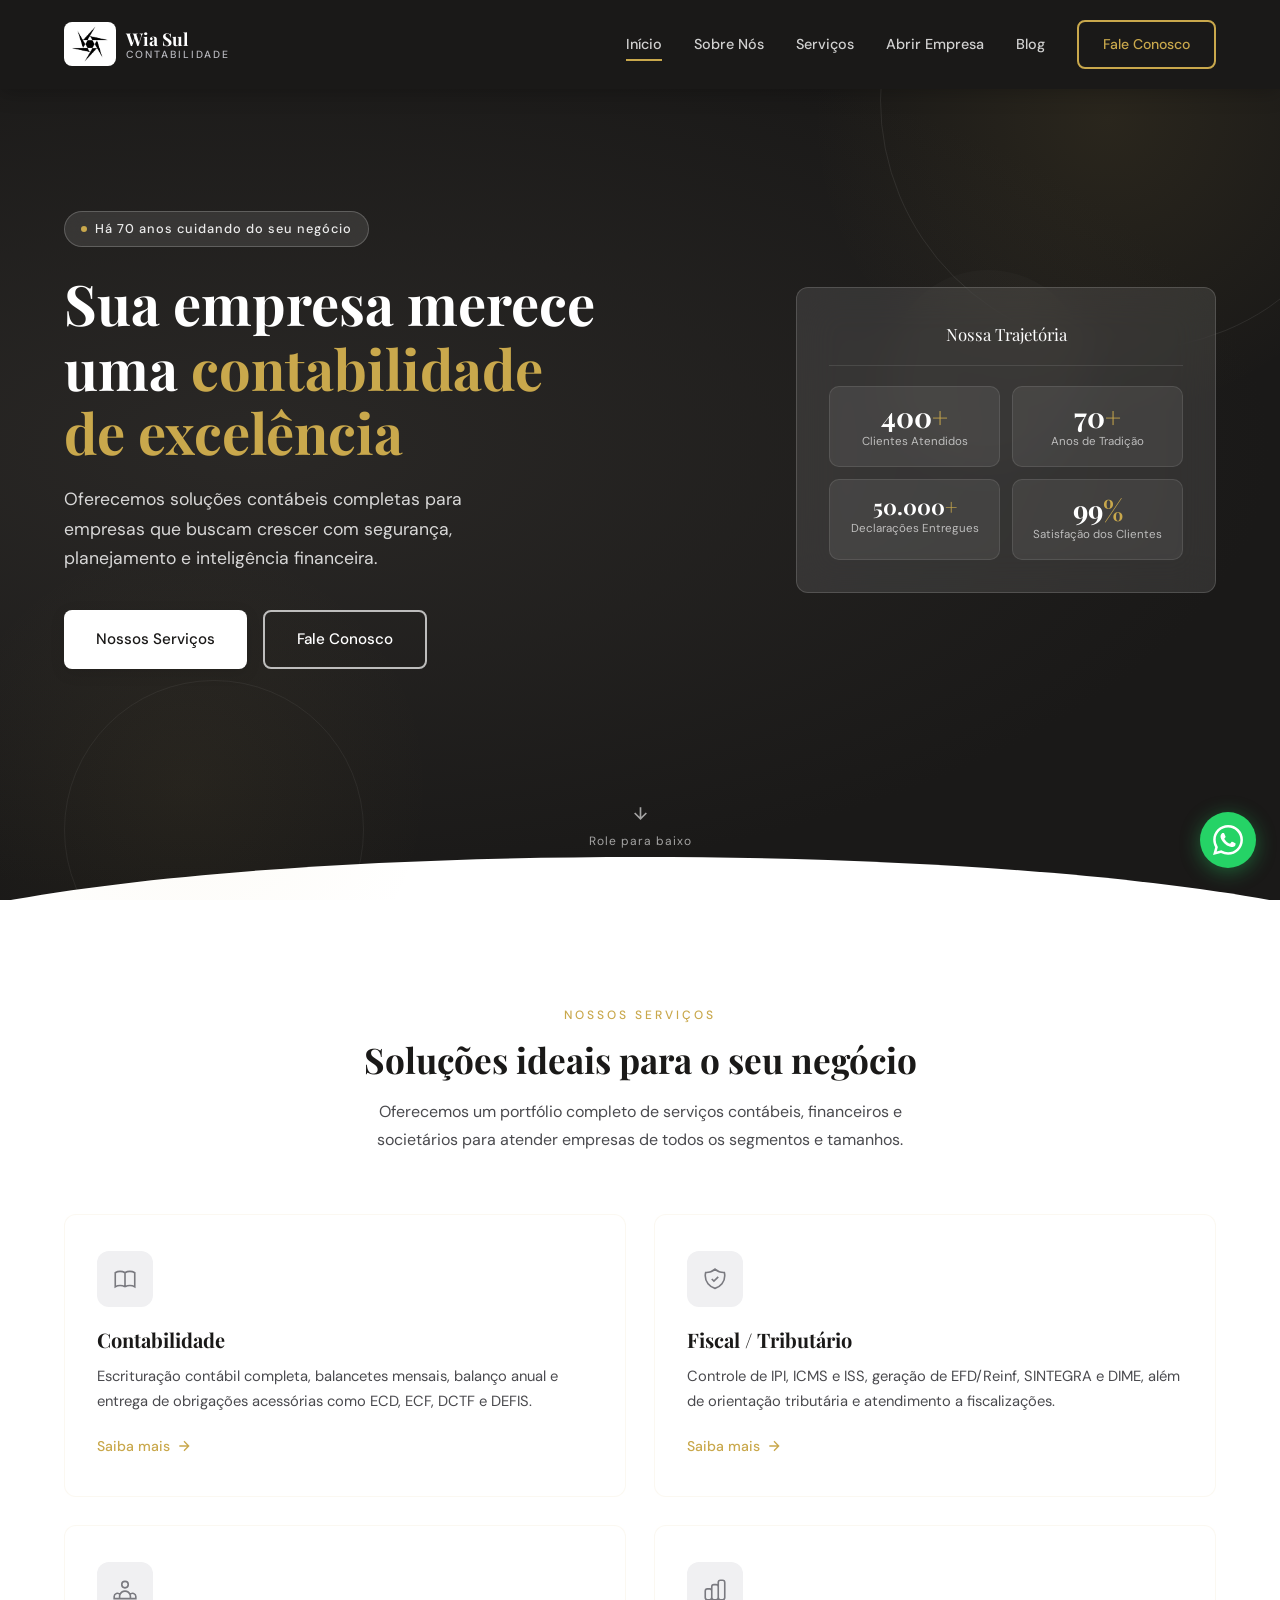
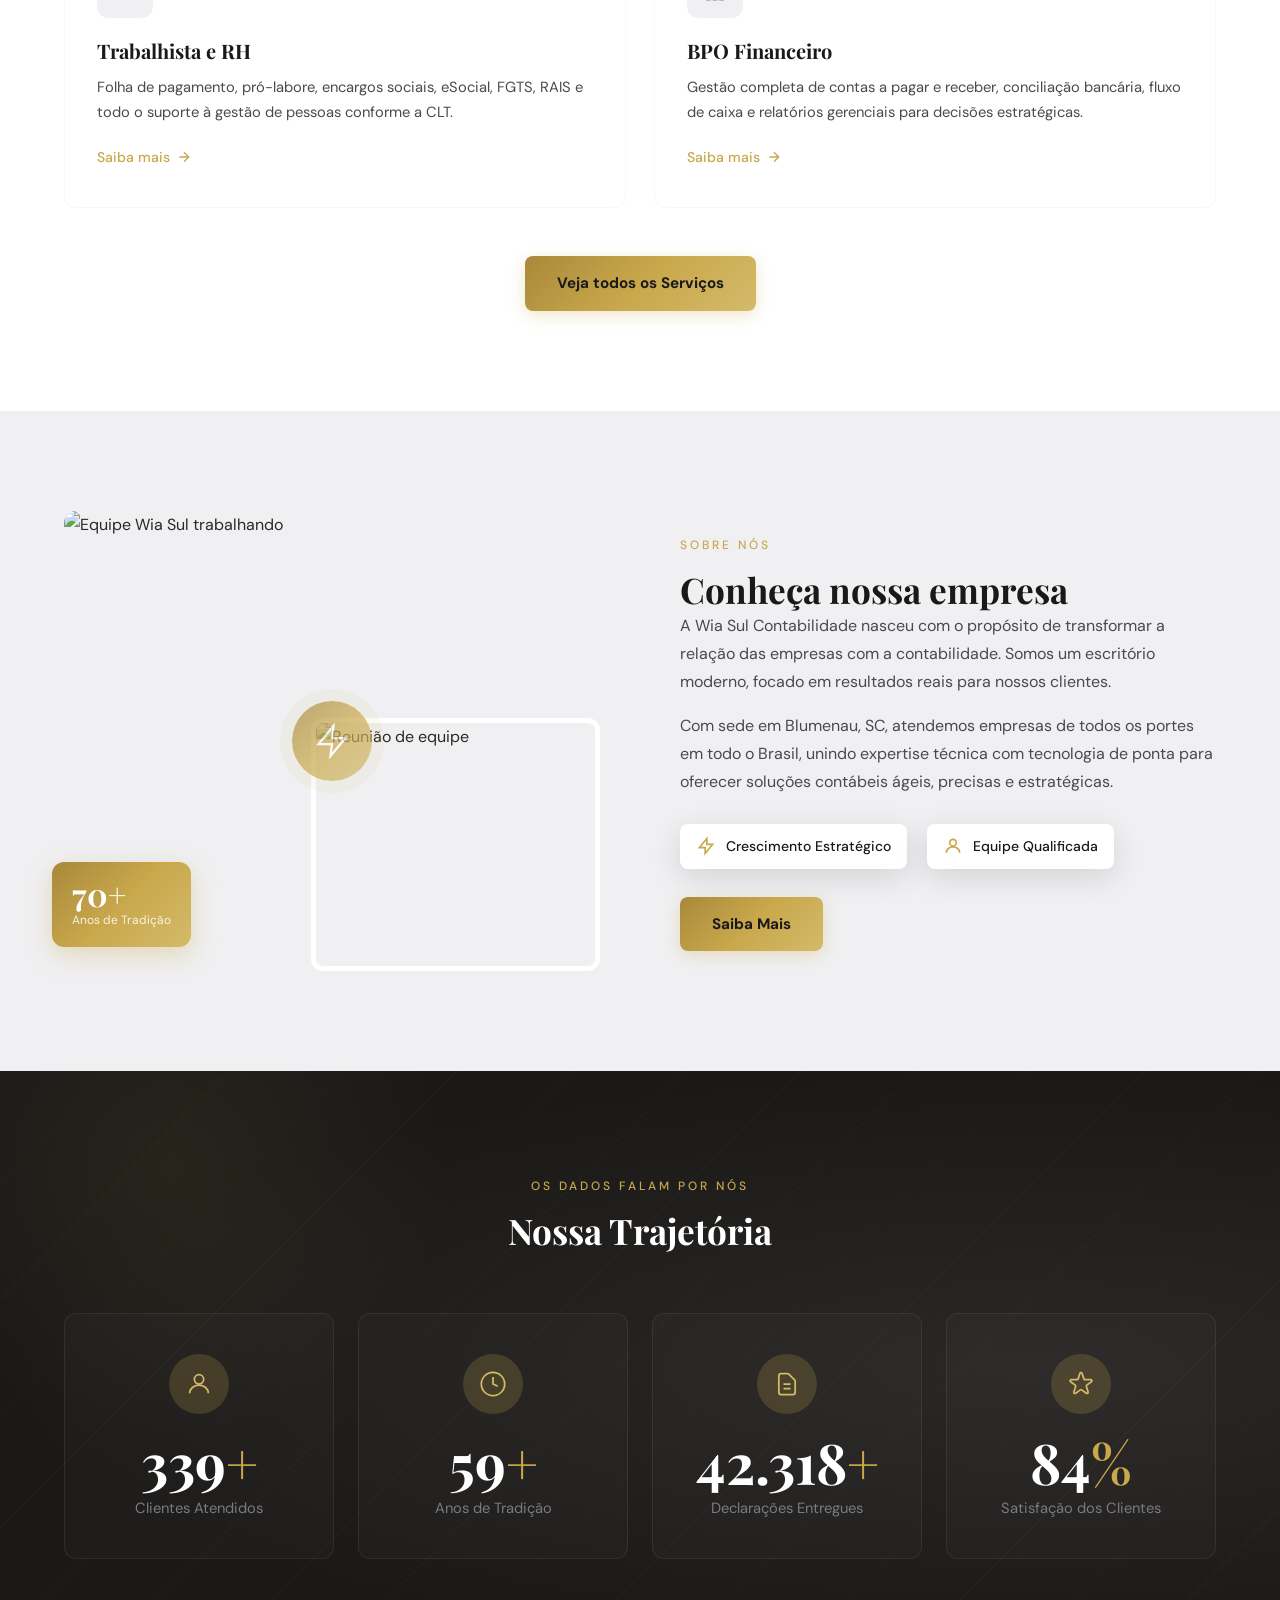
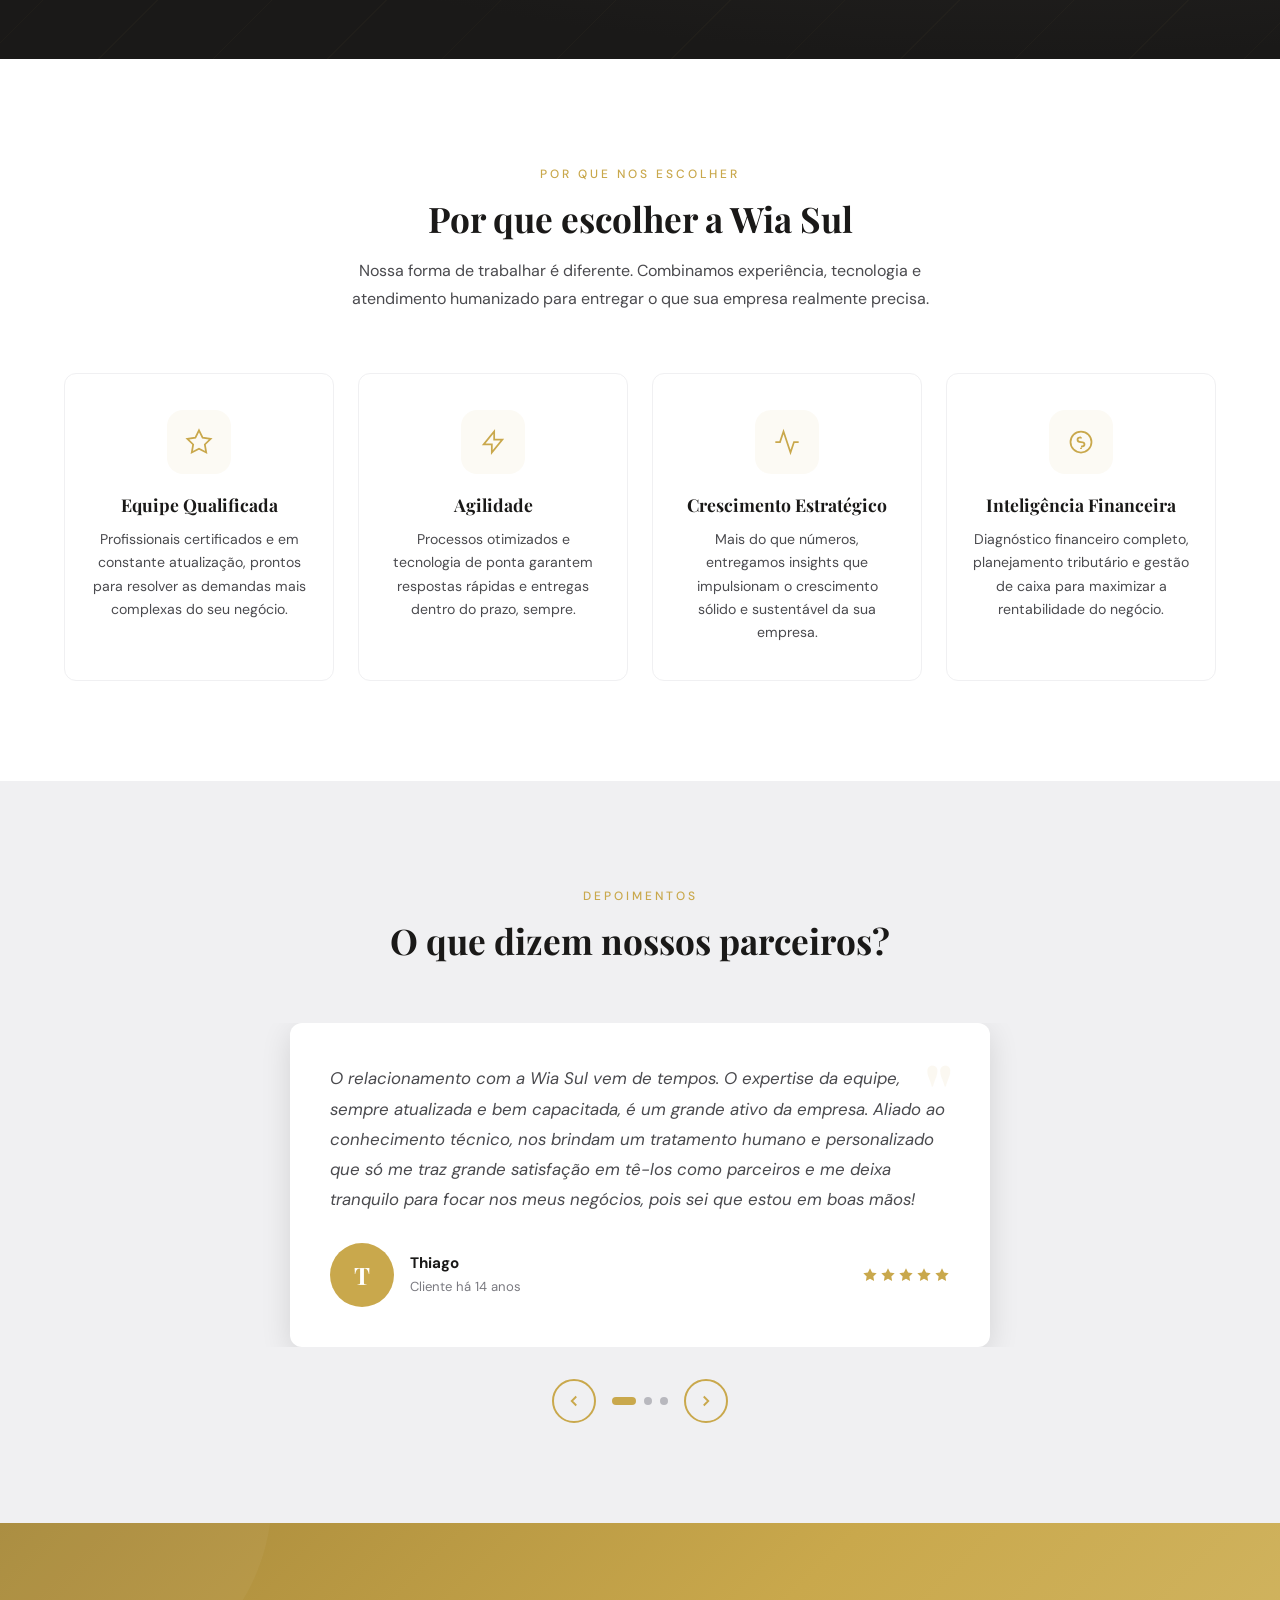
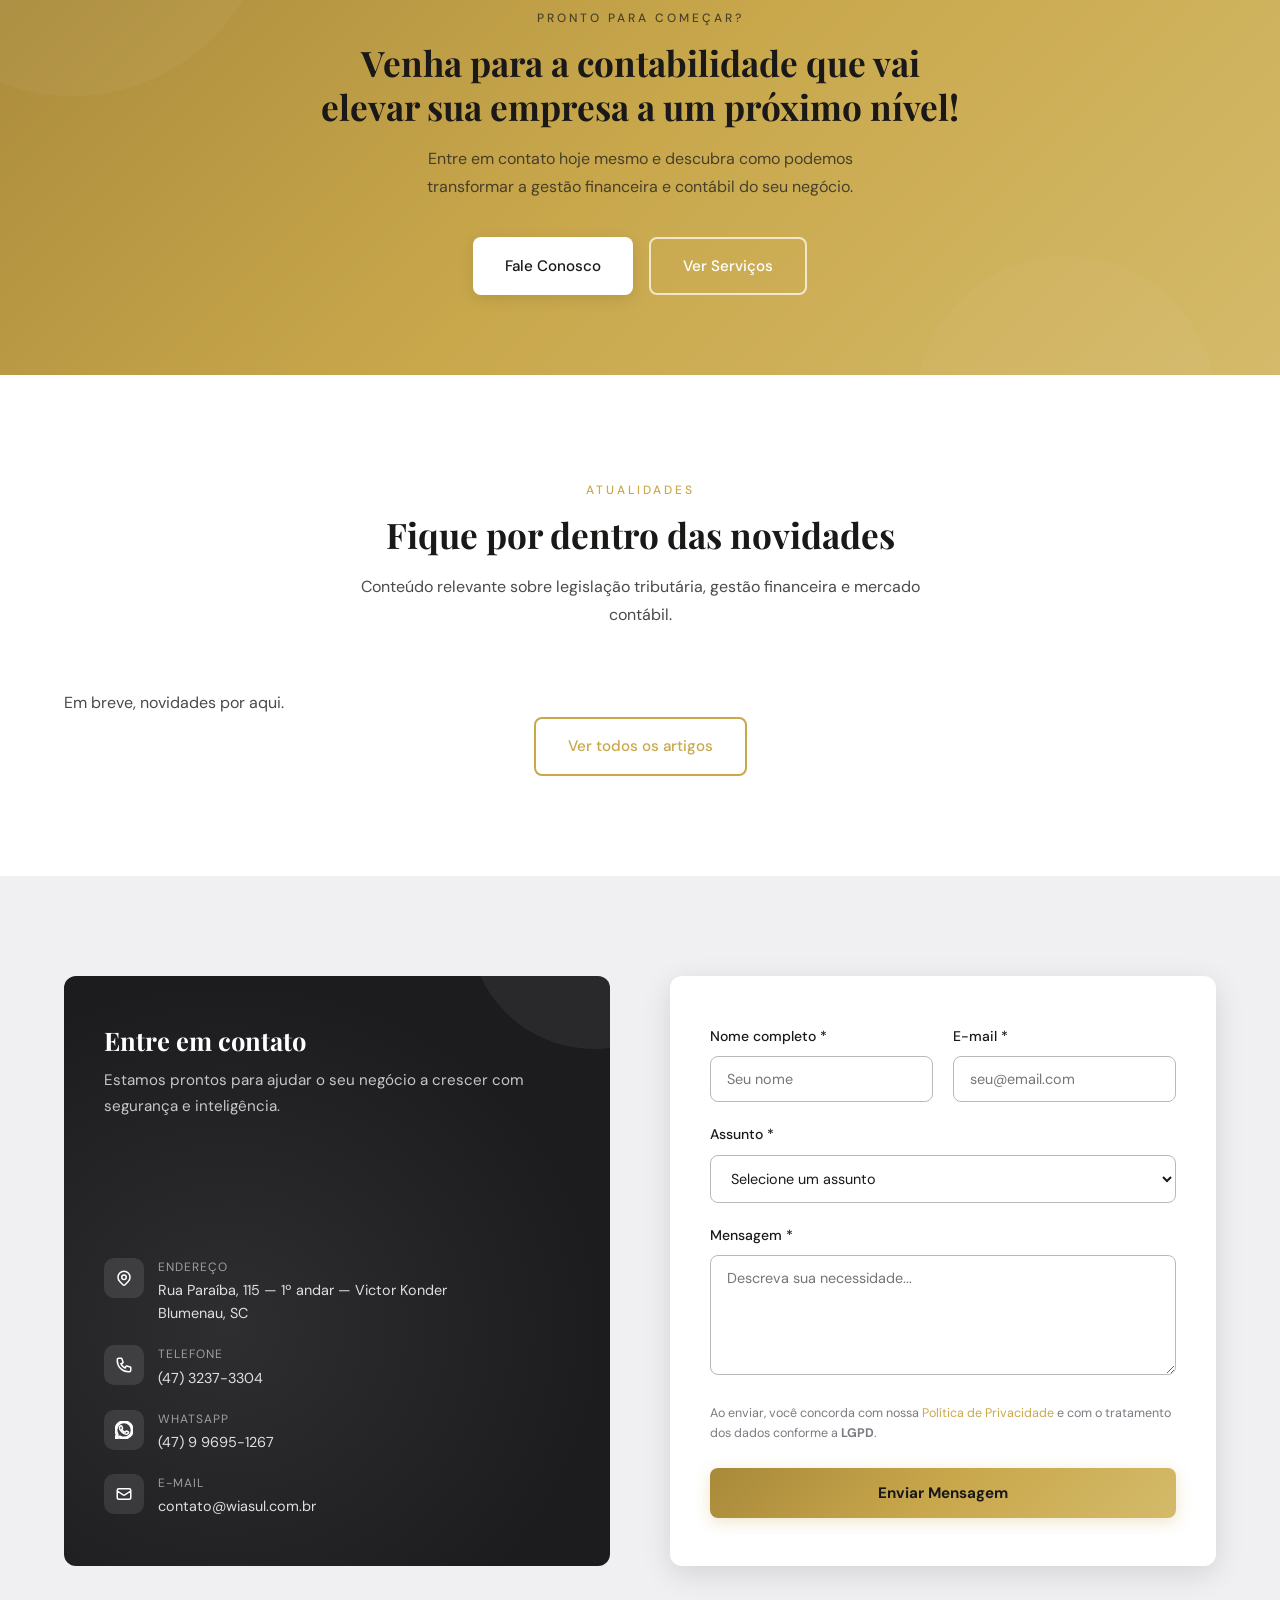
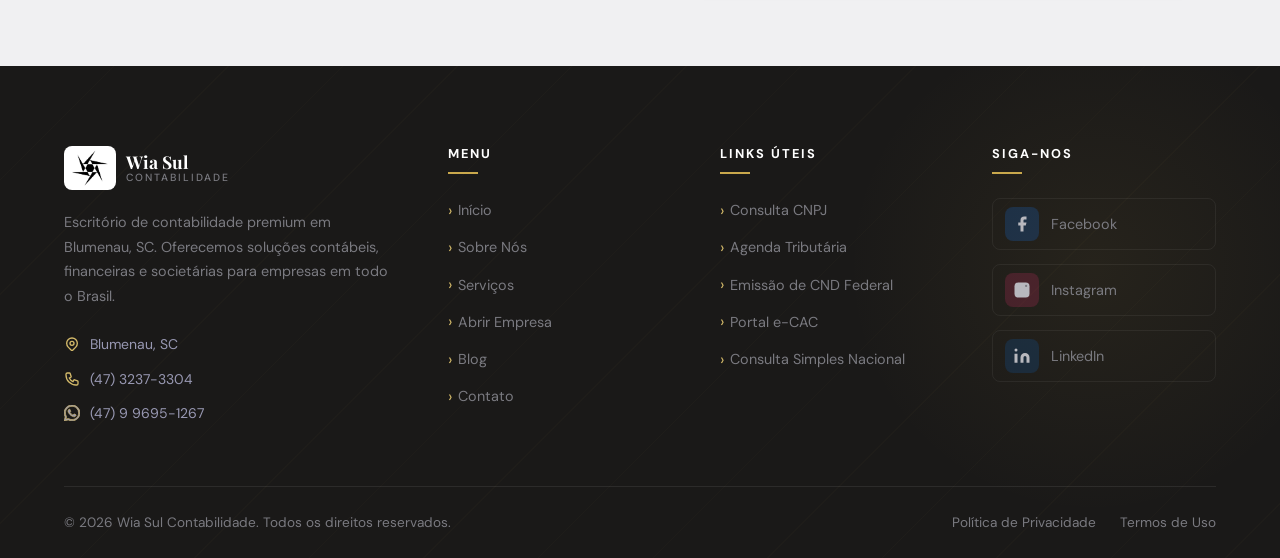
==== commit cf9cc86e: "select no formulário da home + URLs limpas sem .html" ====
--- a/index.html
+++ b/index.html
@@ -27,7 +27,7 @@
   <!-- ===== HEADER ===== -->
   <header class="header transparent" id="header">
     <div class="nav-container">
-      <a href="index.html" class="nav-logo">
+      <a href="/" class="nav-logo">
         <div class="nav-logo-img"><img src="assets/images/LOGO.webp" alt="Wia Sul Contabilidade" /></div>
         <div class="nav-logo-text">
           <span class="logo-name">Wia Sul</span>
@@ -36,12 +36,12 @@
       </a>
 
       <nav class="nav-links">
-        <a href="index.html" class="nav-link active">Início</a>
-        <a href="sobre-nos.html" class="nav-link">Sobre Nós</a>
-        <a href="servicos.html" class="nav-link">Serviços</a>
-        <a href="abrir-empresa.html" class="nav-link">Abrir Empresa</a>
-        <a href="blog.html" class="nav-link">Blog</a>
-        <a href="contato.html" class="btn btn-outline nav-cta">Fale Conosco</a>
+        <a href="/" class="nav-link active">Início</a>
+        <a href="/sobre-nos/" class="nav-link">Sobre Nós</a>
+        <a href="/servicos/" class="nav-link">Serviços</a>
+        <a href="/abrir-empresa/" class="nav-link">Abrir Empresa</a>
+        <a href="/blog/" class="nav-link">Blog</a>
+        <a href="/contato/" class="btn btn-outline nav-cta">Fale Conosco</a>
       </nav>
 
       <button class="hamburger" id="hamburger" aria-label="Abrir menu">
@@ -55,13 +55,13 @@
   <!-- Mobile Menu -->
   <nav class="mobile-menu" id="mobileMenu">
     <div class="mobile-menu-links">
-      <a href="index.html" class="mobile-menu-link active">Início</a>
-      <a href="sobre-nos.html" class="mobile-menu-link">Sobre Nós</a>
-      <a href="servicos.html" class="mobile-menu-link">Serviços</a>
-      <a href="abrir-empresa.html" class="mobile-menu-link">Abrir Empresa</a>
-      <a href="blog.html" class="mobile-menu-link">Blog</a>
-    </div>
-    <a href="contato.html" class="btn btn-primary mobile-menu-cta">Fale Conosco</a>
+      <a href="/" class="mobile-menu-link active">Início</a>
+      <a href="/sobre-nos/" class="mobile-menu-link">Sobre Nós</a>
+      <a href="/servicos/" class="mobile-menu-link">Serviços</a>
+      <a href="/abrir-empresa/" class="mobile-menu-link">Abrir Empresa</a>
+      <a href="/blog/" class="mobile-menu-link">Blog</a>
+    </div>
+    <a href="/contato/" class="btn btn-primary mobile-menu-cta">Fale Conosco</a>
   </nav>
   <div class="menu-backdrop" id="menuBackdrop"></div>
 
@@ -82,8 +82,8 @@
         <h1>Sua empresa merece uma <em>contabilidade de excelência</em></h1>
         <p>Oferecemos soluções contábeis completas para empresas que buscam crescer com segurança, planejamento e inteligência financeira.</p>
         <div class="hero-actions">
-          <a href="servicos.html" class="btn btn-white">Nossos Serviços</a>
-          <a href="contato.html" class="btn btn-outline-white">Fale Conosco</a>
+          <a href="/servicos/" class="btn btn-white">Nossos Serviços</a>
+          <a href="/contato/" class="btn btn-outline-white">Fale Conosco</a>
         </div>
       </div>
 
@@ -140,7 +140,7 @@
           </div>
           <h3>Contabilidade</h3>
           <p>Escrituração contábil completa, balancetes mensais, balanço anual e entrega de obrigações acessórias como ECD, ECF, DCTF e DEFIS.</p>
-          <a href="servicos.html" class="card-link">
+          <a href="/servicos/" class="card-link">
             Saiba mais
             <svg viewBox="0 0 24 24"><path d="M5 12h14M12 5l7 7-7 7"/></svg>
           </a>
@@ -152,7 +152,7 @@
           </div>
           <h3>Fiscal / Tributário</h3>
           <p>Controle de IPI, ICMS e ISS, geração de EFD/Reinf, SINTEGRA e DIME, além de orientação tributária e atendimento a fiscalizações.</p>
-          <a href="servicos.html" class="card-link">
+          <a href="/servicos/" class="card-link">
             Saiba mais
             <svg viewBox="0 0 24 24"><path d="M5 12h14M12 5l7 7-7 7"/></svg>
           </a>
@@ -164,7 +164,7 @@
           </div>
           <h3>Trabalhista e RH</h3>
           <p>Folha de pagamento, pró-labore, encargos sociais, eSocial, FGTS, RAIS e todo o suporte à gestão de pessoas conforme a CLT.</p>
-          <a href="servicos.html" class="card-link">
+          <a href="/servicos/" class="card-link">
             Saiba mais
             <svg viewBox="0 0 24 24"><path d="M5 12h14M12 5l7 7-7 7"/></svg>
           </a>
@@ -176,7 +176,7 @@
           </div>
           <h3>BPO Financeiro</h3>
           <p>Gestão completa de contas a pagar e receber, conciliação bancária, fluxo de caixa e relatórios gerenciais para decisões estratégicas.</p>
-          <a href="servicos.html" class="card-link">
+          <a href="/servicos/" class="card-link">
             Saiba mais
             <svg viewBox="0 0 24 24"><path d="M5 12h14M12 5l7 7-7 7"/></svg>
           </a>
@@ -184,7 +184,7 @@
       </div>
 
       <div class="services-cta animate-on-scroll">
-        <a href="servicos.html" class="btn btn-primary">Veja todos os Serviços</a>
+        <a href="/servicos/" class="btn btn-primary">Veja todos os Serviços</a>
       </div>
     </div>
   </section>
@@ -226,7 +226,7 @@
             </div>
           </div>
 
-          <a href="sobre-nos.html" class="btn btn-primary">Saiba Mais</a>
+          <a href="/sobre-nos/" class="btn btn-primary">Saiba Mais</a>
         </div>
       </div>
     </div>
@@ -415,8 +415,8 @@
       <h2 class="animate-on-scroll">Venha para a contabilidade que vai elevar sua empresa a um próximo nível!</h2>
       <p class="animate-on-scroll">Entre em contato hoje mesmo e descubra como podemos transformar a gestão financeira e contábil do seu negócio.</p>
       <div class="cta-actions animate-on-scroll">
-        <a href="contato.html" class="btn btn-white">Fale Conosco</a>
-        <a href="servicos.html" class="btn btn-outline-white">Ver Serviços</a>
+        <a href="/contato/" class="btn btn-white">Fale Conosco</a>
+        <a href="/servicos/" class="btn btn-outline-white">Ver Serviços</a>
       </div>
     </div>
   </section>
@@ -436,7 +436,7 @@
       </div>
 
       <div class="news-cta animate-on-scroll">
-        <a href="blog.html" class="btn btn-outline">Ver todos os artigos</a>
+        <a href="/blog/" class="btn btn-outline">Ver todos os artigos</a>
       </div>
     </div>
   </section>
@@ -509,7 +509,15 @@
               </div>
               <div class="form-group">
                 <label for="h-assunto">Assunto *</label>
-                <input type="text" id="h-assunto" name="assunto" placeholder="Como podemos ajudar?" required />
+                <select id="h-assunto" name="assunto" required>
+                  <option value="" disabled selected>Selecione um assunto</option>
+                  <option value="Serviços de Contabilidade">Serviços de Contabilidade</option>
+                  <option value="BPO Financeiro">BPO Financeiro</option>
+                  <option value="Abertura de Empresa">Abertura de Empresa</option>
+                  <option value="Serviços Societários">Serviços Societários</option>
+                  <option value="Planejamento Tributário">Planejamento Tributário</option>
+                  <option value="Outro">Outro</option>
+                </select>
                 <span class="form-error"></span>
               </div>
               <div class="form-group">
@@ -537,7 +545,7 @@
       <div class="footer-grid">
         <!-- Coluna 1 -->
         <div class="footer-brand">
-          <a href="index.html" class="footer-logo">
+          <a href="/" class="footer-logo">
             <div class="footer-logo-img"><img src="assets/images/LOGO.webp" alt="Wia Sul Contabilidade" /></div>
               <div class="footer-logo-text">
                 <span class="logo-name">Wia Sul</span>
@@ -565,12 +573,12 @@
         <div class="footer-col">
           <h4>Menu</h4>
           <div class="footer-links">
-            <a href="index.html" class="footer-link">Início</a>
-            <a href="sobre-nos.html" class="footer-link">Sobre Nós</a>
-            <a href="servicos.html" class="footer-link">Serviços</a>
-            <a href="abrir-empresa.html" class="footer-link">Abrir Empresa</a>
-            <a href="blog.html" class="footer-link">Blog</a>
-            <a href="contato.html" class="footer-link">Contato</a>
+            <a href="/" class="footer-link">Início</a>
+            <a href="/sobre-nos/" class="footer-link">Sobre Nós</a>
+            <a href="/servicos/" class="footer-link">Serviços</a>
+            <a href="/abrir-empresa/" class="footer-link">Abrir Empresa</a>
+            <a href="/blog/" class="footer-link">Blog</a>
+            <a href="/contato/" class="footer-link">Contato</a>
           </div>
         </div>
 
